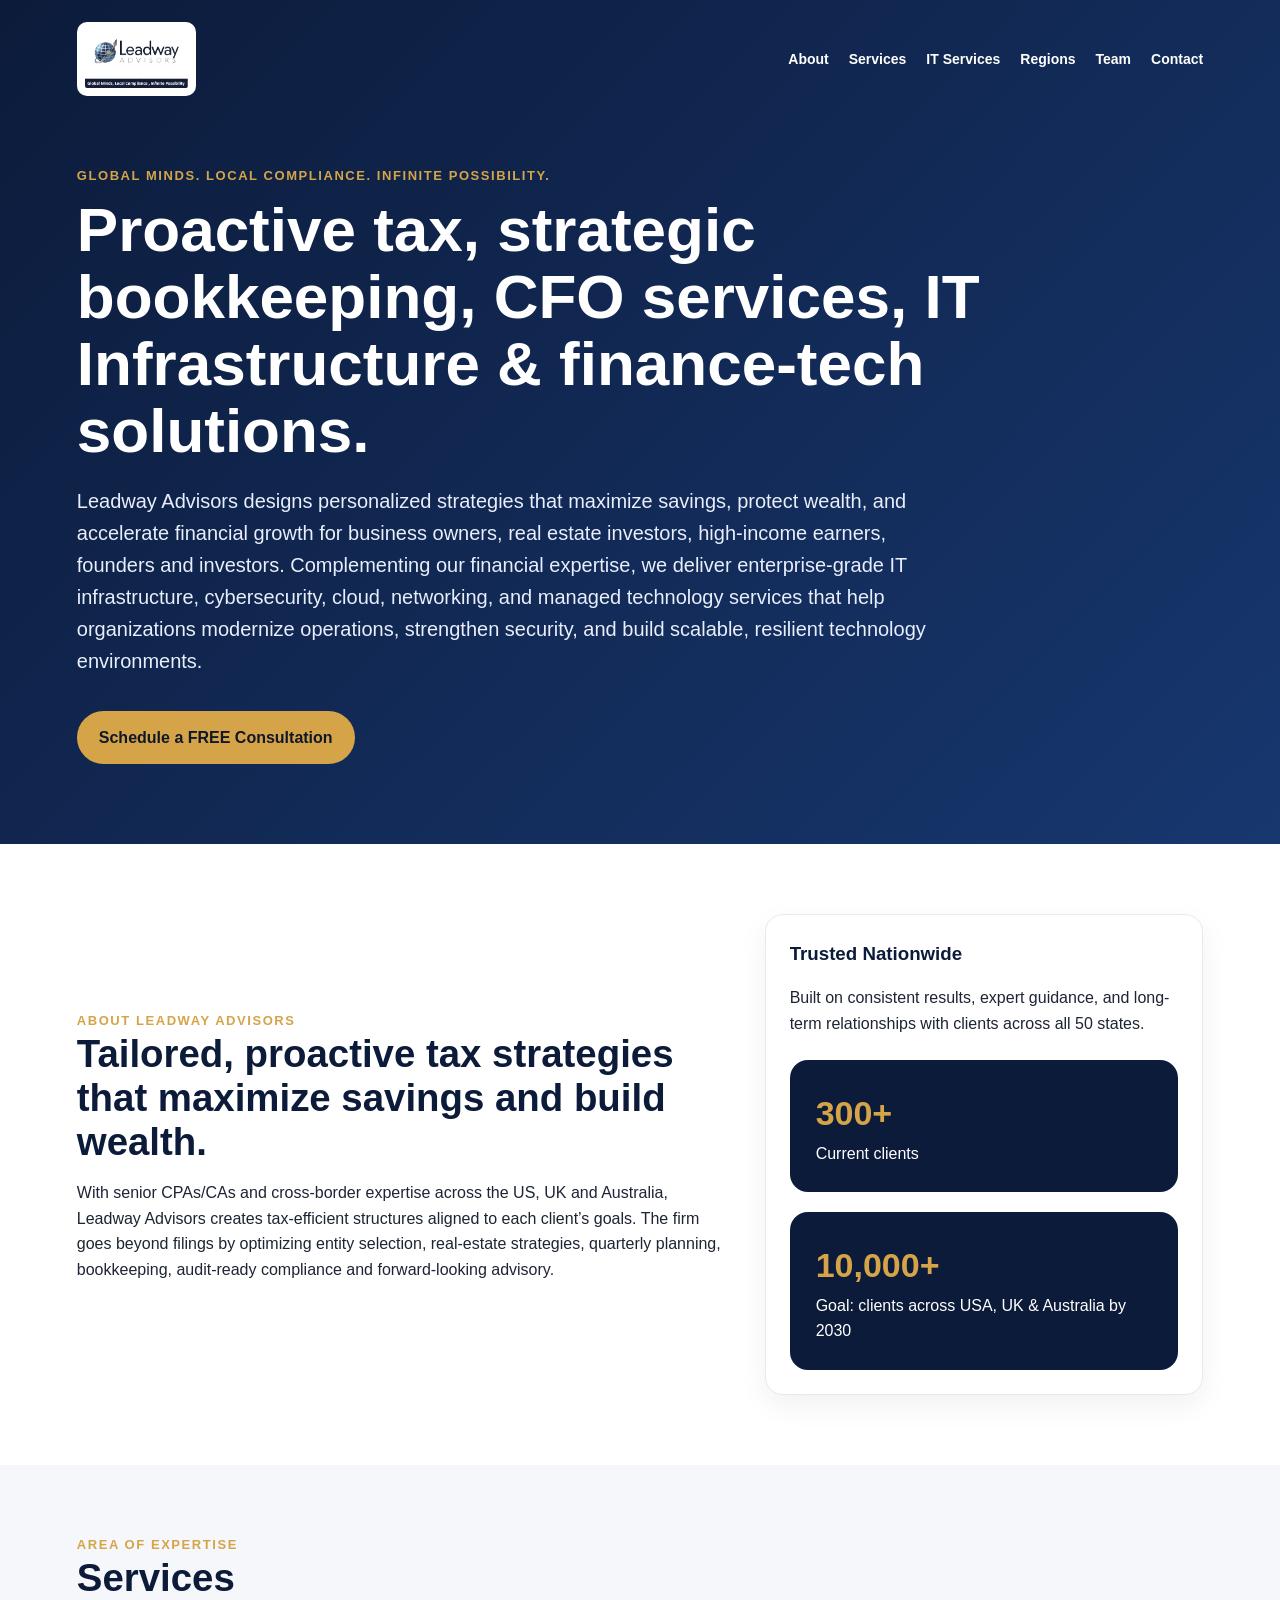
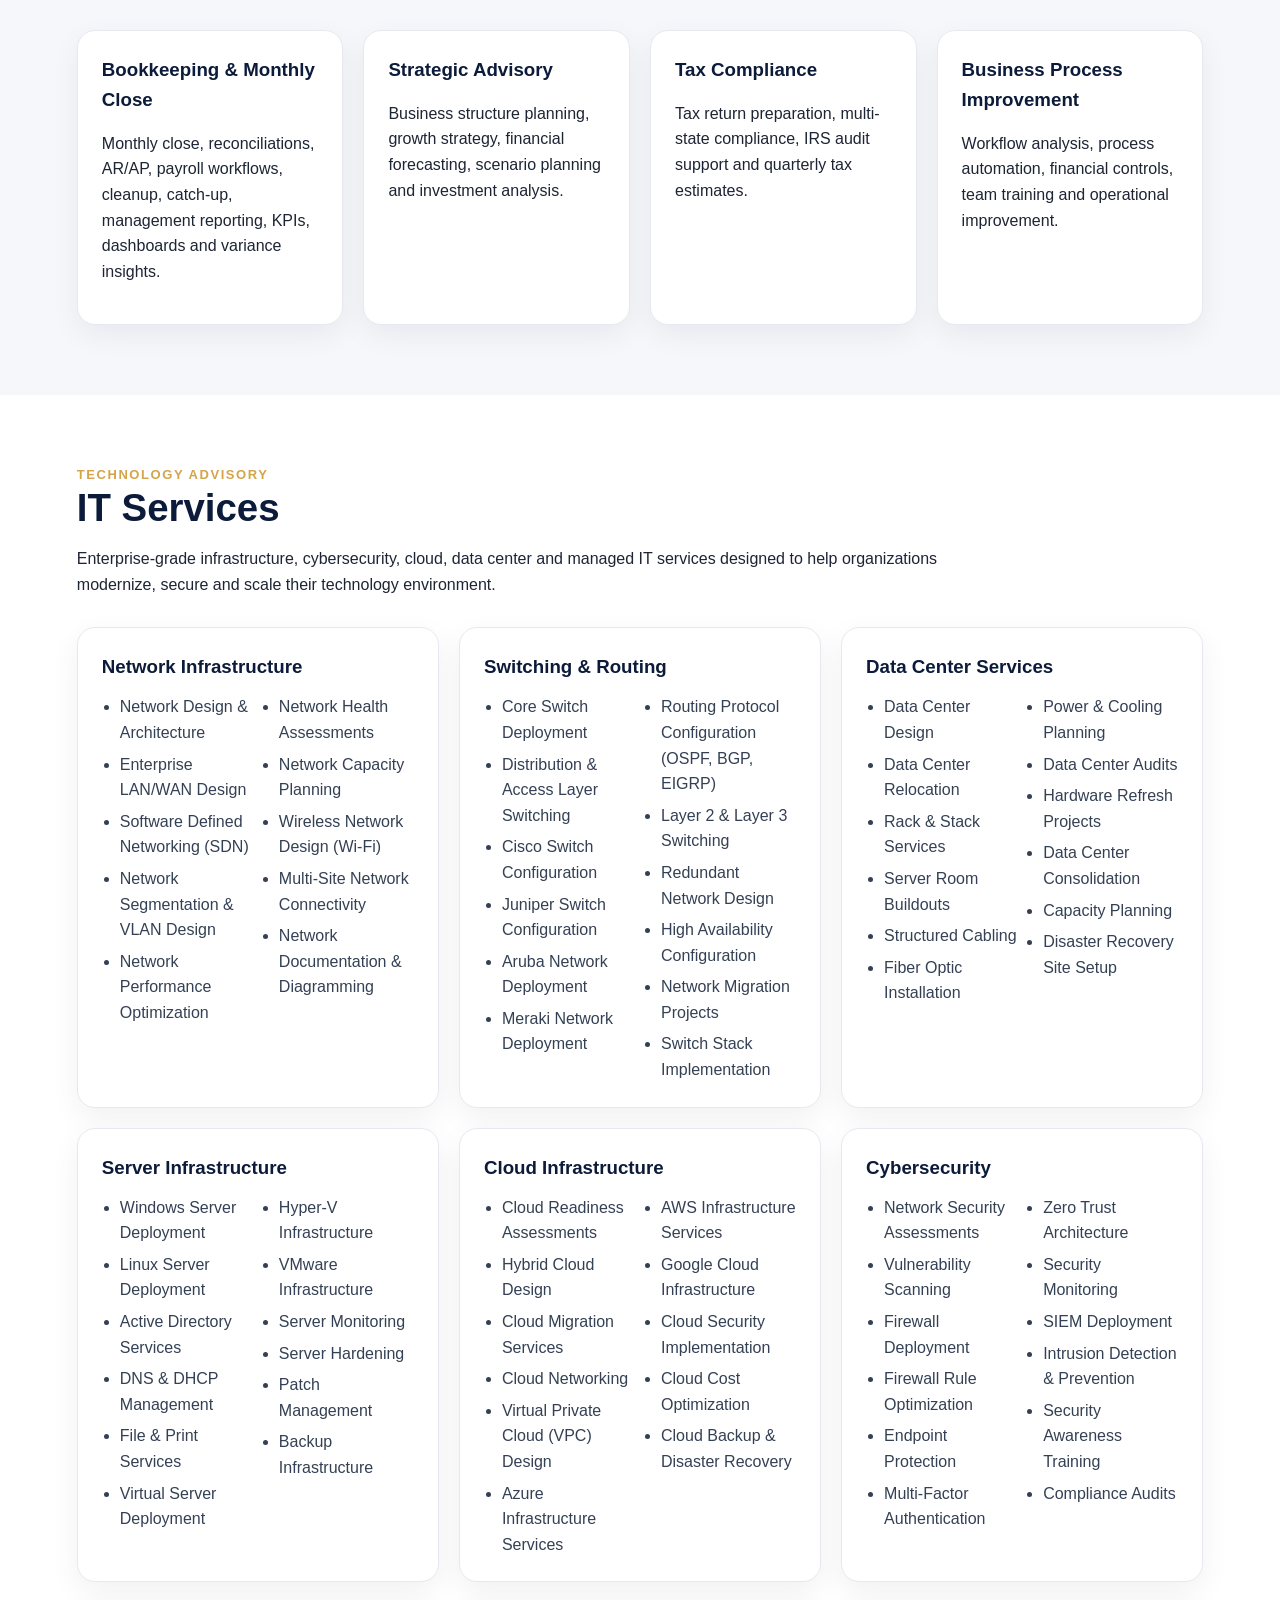
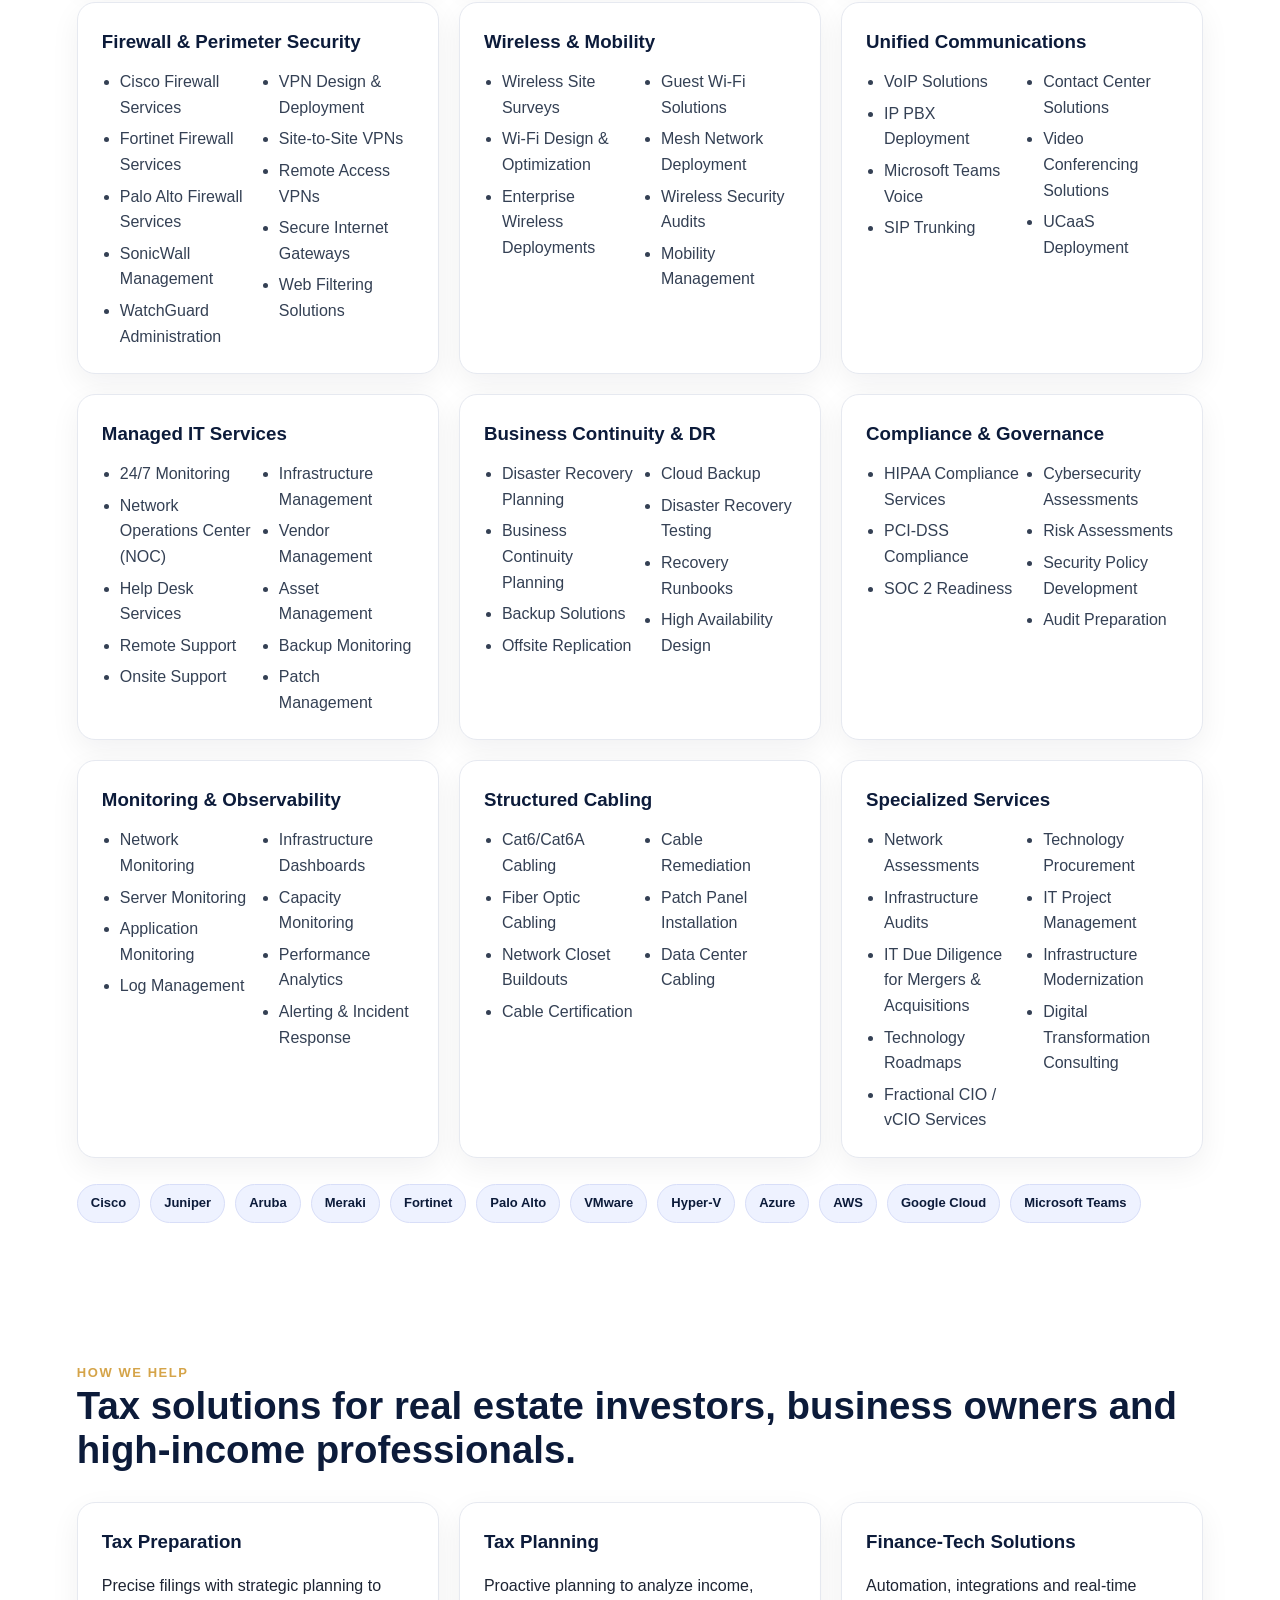
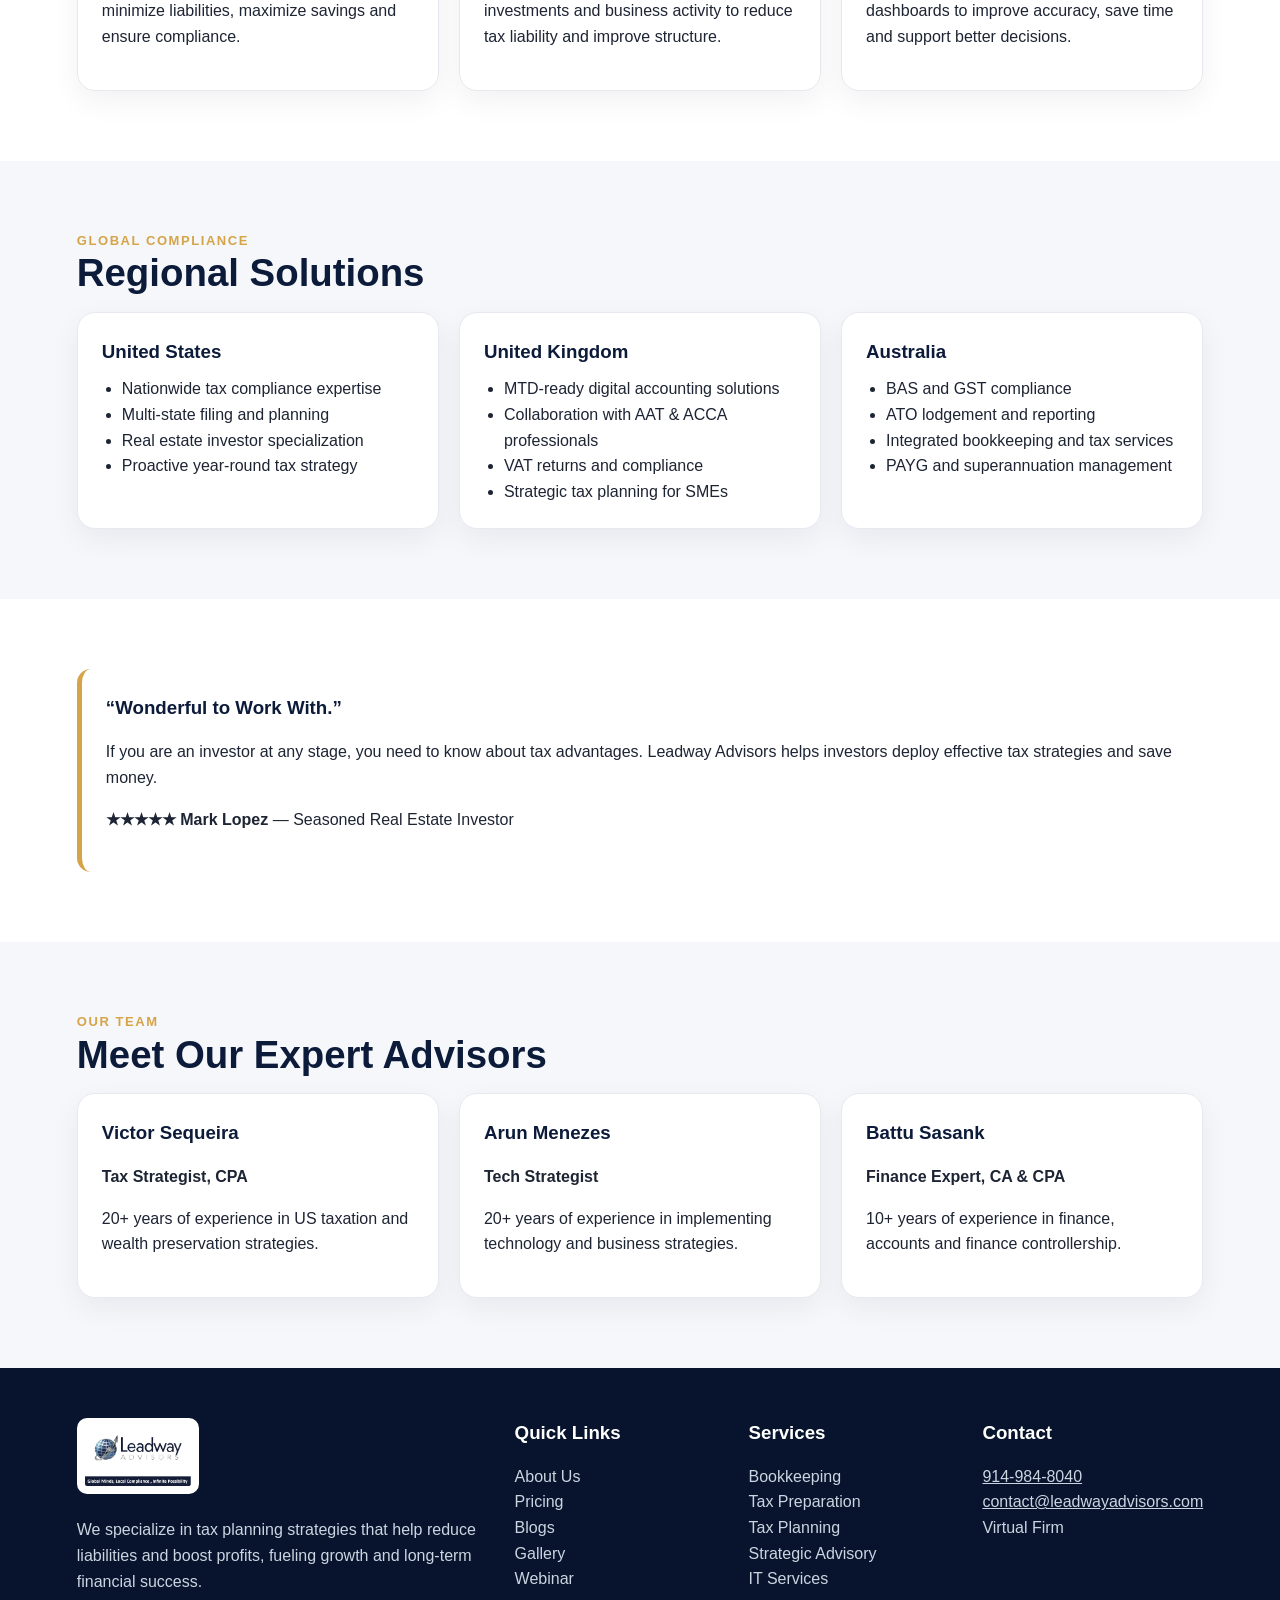
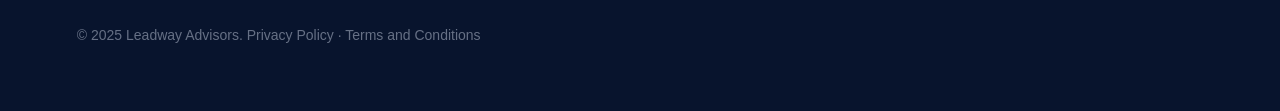
==== index.html @ afb8e98c "Update consultation link in index.html" ====
<!DOCTYPE html>
<html lang="en">
<head>
  <meta charset="UTF-8" />
  <meta name="viewport" content="width=device-width, initial-scale=1.0" />
  <title>Leadway Advisors | Tax, Accounting & Advisory Solutions</title>
  <style>
    :root{--navy:#0c1b3a;--blue:#1b4f9c;--gold:#d5a449;--light:#f5f7fb;--text:#1d2433;--muted:#667085;--white:#fff;}
    *{box-sizing:border-box} body{margin:0;font-family:Arial,Helvetica,sans-serif;color:var(--text);line-height:1.6;background:var(--white)}
    header{background:linear-gradient(135deg,var(--navy),#17376f);color:white;padding:22px 6% 80px;position:relative;overflow:hidden}
    nav{display:flex;align-items:center;justify-content:space-between;gap:24px;margin-bottom:70px} .logo{height:74px;max-width:310px;object-fit:contain;background:white;border-radius:10px;padding:8px}
    nav a{color:white;text-decoration:none;margin-left:20px;font-weight:600;font-size:14px} .hero{max-width:980px}.eyebrow{color:var(--gold);text-transform:uppercase;letter-spacing:.12em;font-weight:700;font-size:13px}
    h1{font-size:clamp(34px,5vw,62px);line-height:1.08;margin:10px 0 20px} h2{font-size:clamp(26px,3vw,40px);line-height:1.15;margin:0 0 16px;color:var(--navy)} h3{margin:0 0 8px;color:var(--navy)}
    .hero p{font-size:20px;max-width:850px;color:#e8eefb}.btn{display:inline-block;background:var(--gold);color:#101828;text-decoration:none;font-weight:800;padding:14px 22px;border-radius:999px;margin-top:14px}
    section{padding:70px 6%}.intro{display:grid;grid-template-columns:1.2fr .8fr;gap:30px;align-items:center}.cardgrid{display:grid;grid-template-columns:repeat(4,1fr);gap:20px;margin-top:30px}.card{background:white;border:1px solid #e6e9f0;border-radius:18px;padding:24px;box-shadow:0 10px 30px rgba(16,24,40,.06)}
    .light{background:var(--light)} ul{padding-left:20px;margin:10px 0 0}.regions{display:grid;grid-template-columns:repeat(3,1fr);gap:20px}.stats{display:grid;grid-template-columns:repeat(3,1fr);gap:20px;margin-top:24px}.stat{background:var(--navy);color:white;border-radius:18px;padding:26px}.stat strong{display:block;font-size:34px;color:var(--gold)}
    .team{display:grid;grid-template-columns:repeat(3,1fr);gap:20px}.testimonial{border-left:5px solid var(--gold);background:white;padding:24px;border-radius:14px}.footer{background:#08142d;color:#cbd5e1;padding:50px 6%}.footer h3{color:white}.footer a{color:#cbd5e1}.cols{display:grid;grid-template-columns:2fr 1fr 1fr 1fr;gap:30px}.small{font-size:14px;color:var(--muted)}

    .service-category{background:white;border:1px solid #e6e9f0;border-radius:18px;padding:24px;box-shadow:0 10px 30px rgba(16,24,40,.06)}
    .service-category h3{margin-bottom:12px}
    .service-list{columns:2;column-gap:24px;padding-left:18px}
    .service-list li{break-inside:avoid;margin-bottom:6px;color:#344054}
    .techbadges{display:flex;flex-wrap:wrap;gap:10px;margin-top:26px}
    .techbadges span{background:#eef2ff;color:var(--navy);border:1px solid #d8def8;border-radius:999px;padding:8px 13px;font-size:13px;font-weight:700}
    @media(max-width:900px){.service-list{columns:1}}
    @media(max-width:900px){nav{display:block}.logo{margin-bottom:18px}nav a{display:inline-block;margin:8px 14px 0 0}.intro,.cardgrid,.regions,.stats,.team,.cols{grid-template-columns:1fr}header{padding-bottom:55px}}
  </style>
</head>
<body>
  <header id="home">
    <nav>
      <img class="logo" src="leadway-logo.png" alt="Leadway Advisors logo">
      <div><a href="#about">About</a><a href="#services">Services</a><a href="#it-services">IT Services</a><a href="#regions">Regions</a><a href="#team">Team</a><a href="#contact">Contact</a></div>
    </nav>
    <div class="hero">
      <div class="eyebrow">Global Minds. Local Compliance. Infinite Possibility.</div>
      <h1>Proactive tax, strategic bookkeeping, CFO services, IT Infrastructure & finance-tech solutions.</h1>
      <p>Leadway Advisors designs personalized strategies that maximize savings, protect wealth, and accelerate financial growth for business owners, real estate investors, high-income earners, founders and investors. Complementing our financial expertise, we deliver enterprise-grade IT infrastructure, cybersecurity, cloud, networking, and managed technology services that help organizations modernize operations, strengthen security, and build scalable, resilient technology environments.</p>
      <a class="btn" href="https://calendly.com/contact-leadwayadvisors" target="_blank" rel="noopener">Schedule a FREE Consultation</a>
    </div>
  </header>

  <section id="about" class="intro">
    <div>
      <div class="eyebrow">About Leadway Advisors</div>
      <h2>Tailored, proactive tax strategies that maximize savings and build wealth.</h2>
      <p>With senior CPAs/CAs and cross-border expertise across the US, UK and Australia, Leadway Advisors creates tax-efficient structures aligned to each client’s goals. The firm goes beyond filings by optimizing entity selection, real-estate strategies, quarterly planning, bookkeeping, audit-ready compliance and forward-looking advisory.</p>
    </div>
    <div class="card"><h3>Trusted Nationwide</h3><p>Built on consistent results, expert guidance, and long-term relationships with clients across all 50 states.</p><div class="stats" style="grid-template-columns:1fr"><div class="stat"><strong>300+</strong>Current clients</div><div class="stat"><strong>10,000+</strong>Goal: clients across USA, UK & Australia by 2030</div></div></div>
  </section>

  <section id="services" class="light">
    <div class="eyebrow">Area of Expertise</div><h2>Services</h2>
    <div class="cardgrid">
      <div class="card"><h3>Bookkeeping & Monthly Close</h3><p>Monthly close, reconciliations, AR/AP, payroll workflows, cleanup, catch-up, management reporting, KPIs, dashboards and variance insights.</p></div>
      <div class="card"><h3>Strategic Advisory</h3><p>Business structure planning, growth strategy, financial forecasting, scenario planning and investment analysis.</p></div>
      <div class="card"><h3>Tax Compliance</h3><p>Tax return preparation, multi-state compliance, IRS audit support and quarterly tax estimates.</p></div>
      <div class="card"><h3>Business Process Improvement</h3><p>Workflow analysis, process automation, financial controls, team training and operational improvement.</p></div>
    </div>
  </section>


  <section id="it-services">
    <div class="eyebrow">Technology Advisory</div>
    <h2>IT Services</h2>
    <p style="max-width:900px">Enterprise-grade infrastructure, cybersecurity, cloud, data center and managed IT services designed to help organizations modernize, secure and scale their technology environment.</p>

    <div class="cardgrid" style="grid-template-columns:repeat(3,1fr)">
      <div class="service-category"><h3>Network Infrastructure</h3><ul class="service-list"><li>Network Design & Architecture</li><li>Enterprise LAN/WAN Design</li><li>Software Defined Networking (SDN)</li><li>Network Segmentation & VLAN Design</li><li>Network Performance Optimization</li><li>Network Health Assessments</li><li>Network Capacity Planning</li><li>Wireless Network Design (Wi-Fi)</li><li>Multi-Site Network Connectivity</li><li>Network Documentation & Diagramming</li></ul></div>
      <div class="service-category"><h3>Switching & Routing</h3><ul class="service-list"><li>Core Switch Deployment</li><li>Distribution & Access Layer Switching</li><li>Cisco Switch Configuration</li><li>Juniper Switch Configuration</li><li>Aruba Network Deployment</li><li>Meraki Network Deployment</li><li>Routing Protocol Configuration (OSPF, BGP, EIGRP)</li><li>Layer 2 & Layer 3 Switching</li><li>Redundant Network Design</li><li>High Availability Configuration</li><li>Network Migration Projects</li><li>Switch Stack Implementation</li></ul></div>
      <div class="service-category"><h3>Data Center Services</h3><ul class="service-list"><li>Data Center Design</li><li>Data Center Relocation</li><li>Rack & Stack Services</li><li>Server Room Buildouts</li><li>Structured Cabling</li><li>Fiber Optic Installation</li><li>Power & Cooling Planning</li><li>Data Center Audits</li><li>Hardware Refresh Projects</li><li>Data Center Consolidation</li><li>Capacity Planning</li><li>Disaster Recovery Site Setup</li></ul></div>
      <div class="service-category"><h3>Server Infrastructure</h3><ul class="service-list"><li>Windows Server Deployment</li><li>Linux Server Deployment</li><li>Active Directory Services</li><li>DNS & DHCP Management</li><li>File & Print Services</li><li>Virtual Server Deployment</li><li>Hyper-V Infrastructure</li><li>VMware Infrastructure</li><li>Server Monitoring</li><li>Server Hardening</li><li>Patch Management</li><li>Backup Infrastructure</li></ul></div>
      <div class="service-category"><h3>Cloud Infrastructure</h3><ul class="service-list"><li>Cloud Readiness Assessments</li><li>Hybrid Cloud Design</li><li>Cloud Migration Services</li><li>Cloud Networking</li><li>Virtual Private Cloud (VPC) Design</li><li>Azure Infrastructure Services</li><li>AWS Infrastructure Services</li><li>Google Cloud Infrastructure</li><li>Cloud Security Implementation</li><li>Cloud Cost Optimization</li><li>Cloud Backup & Disaster Recovery</li></ul></div>
      <div class="service-category"><h3>Cybersecurity</h3><ul class="service-list"><li>Network Security Assessments</li><li>Vulnerability Scanning</li><li>Firewall Deployment</li><li>Firewall Rule Optimization</li><li>Endpoint Protection</li><li>Multi-Factor Authentication</li><li>Zero Trust Architecture</li><li>Security Monitoring</li><li>SIEM Deployment</li><li>Intrusion Detection & Prevention</li><li>Security Awareness Training</li><li>Compliance Audits</li></ul></div>
      <div class="service-category"><h3>Firewall & Perimeter Security</h3><ul class="service-list"><li>Cisco Firewall Services</li><li>Fortinet Firewall Services</li><li>Palo Alto Firewall Services</li><li>SonicWall Management</li><li>WatchGuard Administration</li><li>VPN Design & Deployment</li><li>Site-to-Site VPNs</li><li>Remote Access VPNs</li><li>Secure Internet Gateways</li><li>Web Filtering Solutions</li></ul></div>
      <div class="service-category"><h3>Wireless & Mobility</h3><ul class="service-list"><li>Wireless Site Surveys</li><li>Wi-Fi Design & Optimization</li><li>Enterprise Wireless Deployments</li><li>Guest Wi-Fi Solutions</li><li>Mesh Network Deployment</li><li>Wireless Security Audits</li><li>Mobility Management</li></ul></div>
      <div class="service-category"><h3>Unified Communications</h3><ul class="service-list"><li>VoIP Solutions</li><li>IP PBX Deployment</li><li>Microsoft Teams Voice</li><li>SIP Trunking</li><li>Contact Center Solutions</li><li>Video Conferencing Solutions</li><li>UCaaS Deployment</li></ul></div>
      <div class="service-category"><h3>Managed IT Services</h3><ul class="service-list"><li>24/7 Monitoring</li><li>Network Operations Center (NOC)</li><li>Help Desk Services</li><li>Remote Support</li><li>Onsite Support</li><li>Infrastructure Management</li><li>Vendor Management</li><li>Asset Management</li><li>Backup Monitoring</li><li>Patch Management</li></ul></div>
      <div class="service-category"><h3>Business Continuity & DR</h3><ul class="service-list"><li>Disaster Recovery Planning</li><li>Business Continuity Planning</li><li>Backup Solutions</li><li>Offsite Replication</li><li>Cloud Backup</li><li>Disaster Recovery Testing</li><li>Recovery Runbooks</li><li>High Availability Design</li></ul></div>
      <div class="service-category"><h3>Compliance & Governance</h3><ul class="service-list"><li>HIPAA Compliance Services</li><li>PCI-DSS Compliance</li><li>SOC 2 Readiness</li><li>Cybersecurity Assessments</li><li>Risk Assessments</li><li>Security Policy Development</li><li>Audit Preparation</li></ul></div>
      <div class="service-category"><h3>Monitoring & Observability</h3><ul class="service-list"><li>Network Monitoring</li><li>Server Monitoring</li><li>Application Monitoring</li><li>Log Management</li><li>Infrastructure Dashboards</li><li>Capacity Monitoring</li><li>Performance Analytics</li><li>Alerting & Incident Response</li></ul></div>
      <div class="service-category"><h3>Structured Cabling</h3><ul class="service-list"><li>Cat6/Cat6A Cabling</li><li>Fiber Optic Cabling</li><li>Network Closet Buildouts</li><li>Cable Certification</li><li>Cable Remediation</li><li>Patch Panel Installation</li><li>Data Center Cabling</li></ul></div>
      <div class="service-category"><h3>Specialized Services</h3><ul class="service-list"><li>Network Assessments</li><li>Infrastructure Audits</li><li>IT Due Diligence for Mergers & Acquisitions</li><li>Technology Roadmaps</li><li>Fractional CIO / vCIO Services</li><li>Technology Procurement</li><li>IT Project Management</li><li>Infrastructure Modernization</li><li>Digital Transformation Consulting</li></ul></div>
    </div>

    <div class="techbadges">
      <span>Cisco</span><span>Juniper</span><span>Aruba</span><span>Meraki</span><span>Fortinet</span><span>Palo Alto</span><span>VMware</span><span>Hyper-V</span><span>Azure</span><span>AWS</span><span>Google Cloud</span><span>Microsoft Teams</span>
    </div>
  </section>


  <section>
    <div class="eyebrow">How We Help</div><h2>Tax solutions for real estate investors, business owners and high-income professionals.</h2>
    <div class="cardgrid" style="grid-template-columns:repeat(3,1fr)">
      <div class="card"><h3>Tax Preparation</h3><p>Precise filings with strategic planning to minimize liabilities, maximize savings and ensure compliance.</p></div>
      <div class="card"><h3>Tax Planning</h3><p>Proactive planning to analyze income, investments and business activity to reduce tax liability and improve structure.</p></div>
      <div class="card"><h3>Finance-Tech Solutions</h3><p>Automation, integrations and real-time dashboards to improve accuracy, save time and support better decisions.</p></div>
    </div>
  </section>

  <section id="regions" class="light">
    <div class="eyebrow">Global Compliance</div><h2>Regional Solutions</h2>
    <div class="regions">
      <div class="card"><h3>United States</h3><ul><li>Nationwide tax compliance expertise</li><li>Multi-state filing and planning</li><li>Real estate investor specialization</li><li>Proactive year-round tax strategy</li></ul></div>
      <div class="card"><h3>United Kingdom</h3><ul><li>MTD-ready digital accounting solutions</li><li>Collaboration with AAT & ACCA professionals</li><li>VAT returns and compliance</li><li>Strategic tax planning for SMEs</li></ul></div>
      <div class="card"><h3>Australia</h3><ul><li>BAS and GST compliance</li><li>ATO lodgement and reporting</li><li>Integrated bookkeeping and tax services</li><li>PAYG and superannuation management</li></ul></div>
    </div>
  </section>

  <section>
    <div class="testimonial"><h3>“Wonderful to Work With.”</h3><p>If you are an investor at any stage, you need to know about tax advantages. Leadway Advisors helps investors deploy effective tax strategies and save money.</p><p><strong>★★★★★ Mark Lopez</strong> — Seasoned Real Estate Investor</p></div>
  </section>

  <section id="team" class="light">
    <div class="eyebrow">Our Team</div><h2>Meet Our Expert Advisors</h2>
    <div class="team">
      <div class="card"><h3>Victor Sequeira</h3><p><strong>Tax Strategist, CPA</strong></p><p>20+ years of experience in US taxation and wealth preservation strategies.</p></div>
      <div class="card"><h3>Arun Menezes</h3><p><strong>Tech Strategist</strong></p><p>20+ years of experience in implementing technology and business strategies.</p></div>
      <div class="card"><h3>Battu Sasank</h3><p><strong>Finance Expert, CA & CPA</strong></p><p>10+ years of experience in finance, accounts and finance controllership.</p></div>
    </div>
  </section>

  <footer id="contact" class="footer">
    <div class="cols">
      <div><img src="leadway-logo.png" alt="Leadway Advisors logo" style="height:76px;background:white;border-radius:10px;padding:8px"><p>We specialize in tax planning strategies that help reduce liabilities and boost profits, fueling growth and long-term financial success.</p></div>
      <div><h3>Quick Links</h3><p>About Us<br>Pricing<br>Blogs<br>Gallery<br>Webinar</p></div>
      <div><h3>Services</h3><p>Bookkeeping<br>Tax Preparation<br>Tax Planning<br>Strategic Advisory<br>IT Services</p></div>
      <div><h3>Contact</h3><p><a href="tel:9149848040">914-984-8040</a><br><a href="mailto:contact@leadwayadvisors.com">contact@leadwayadvisors.com</a><br>Virtual Firm</p></div>
    </div>
    <p class="small">© 2025 Leadway Advisors. Privacy Policy · Terms and Conditions</p>
  </footer>
</body>
</html>
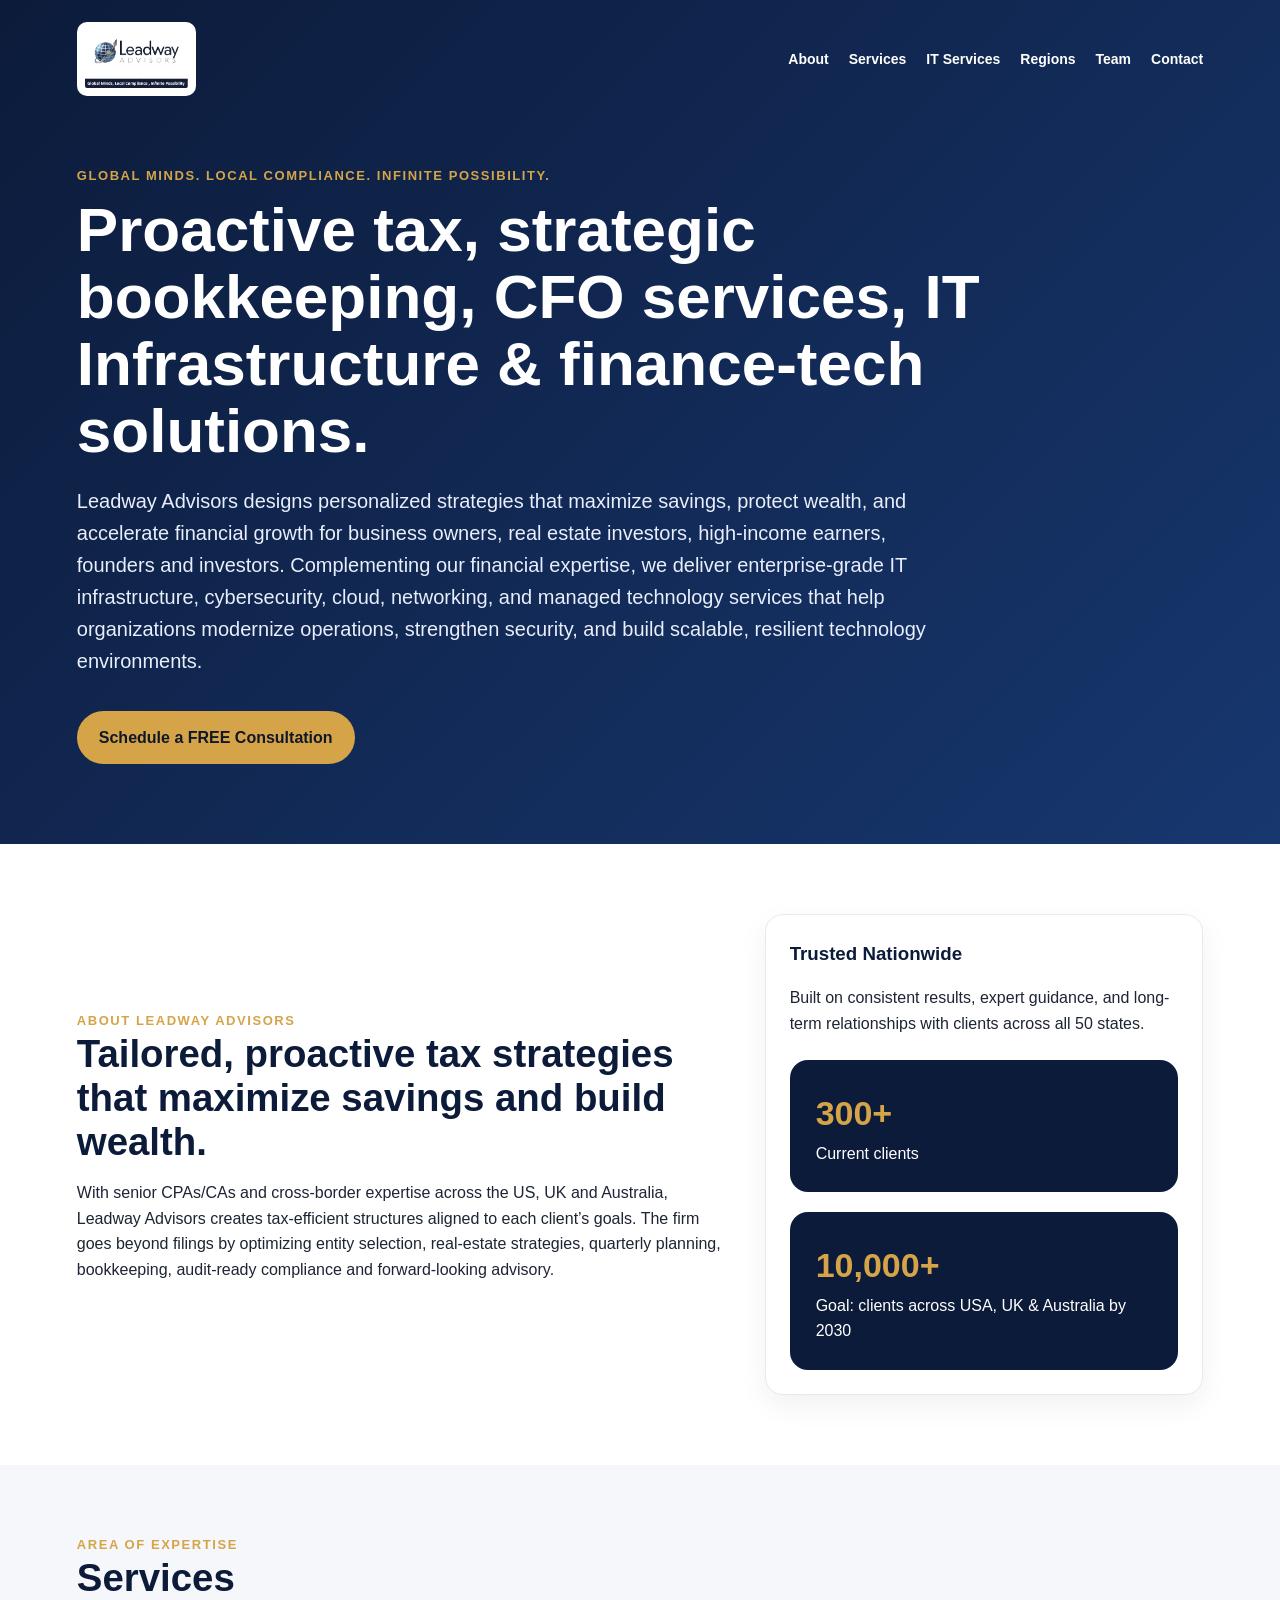
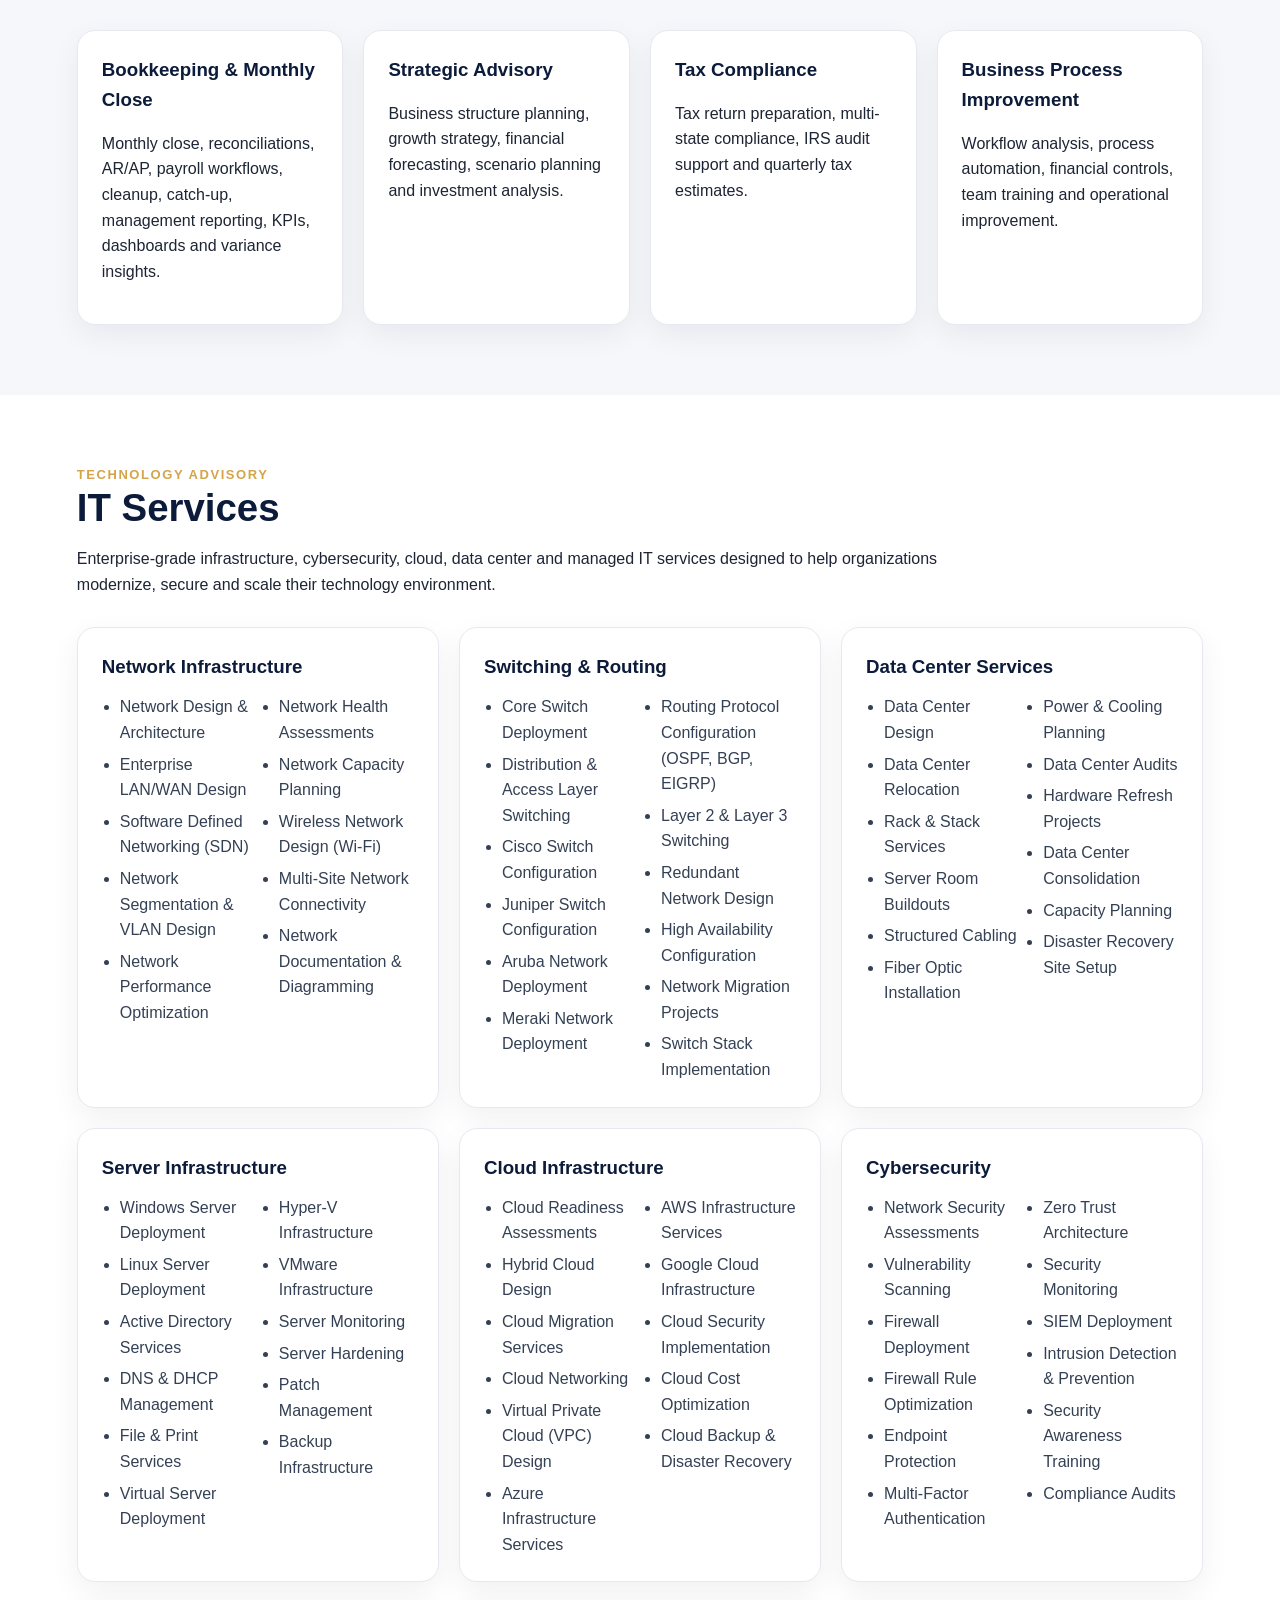
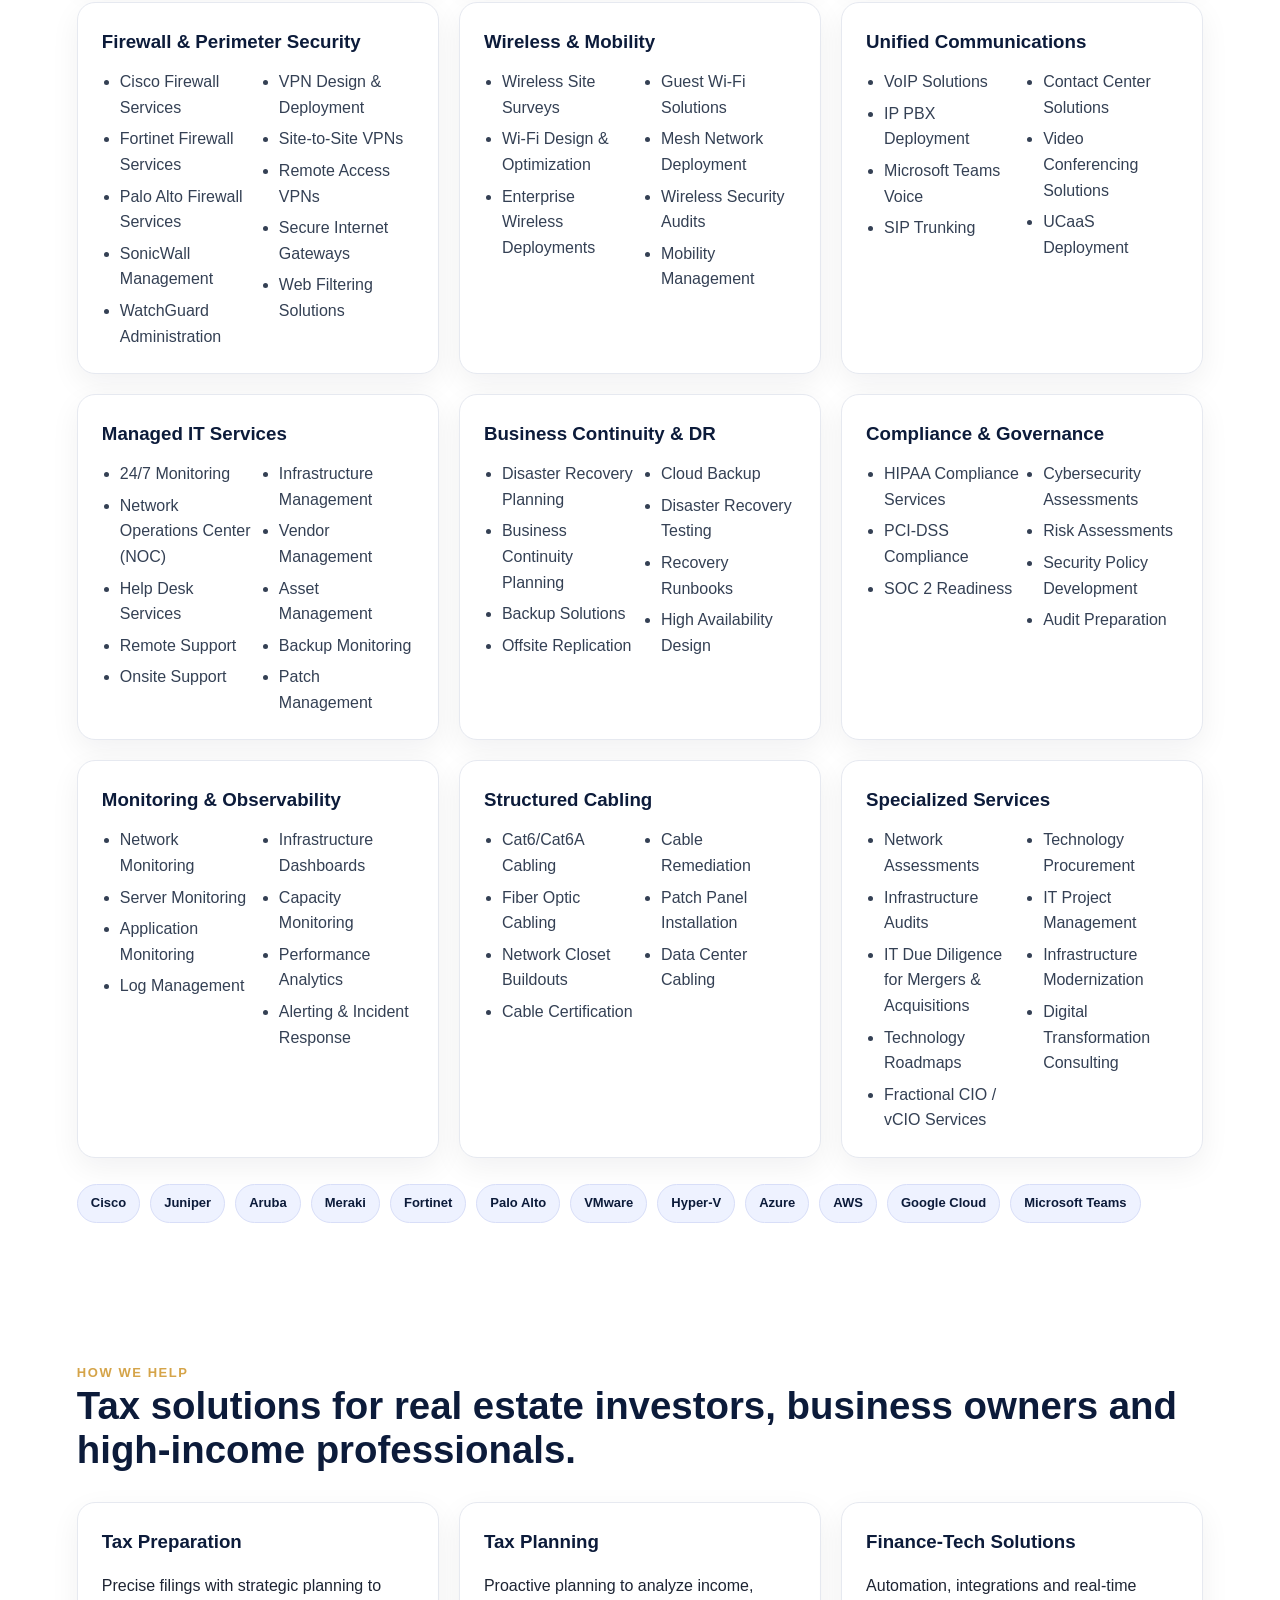
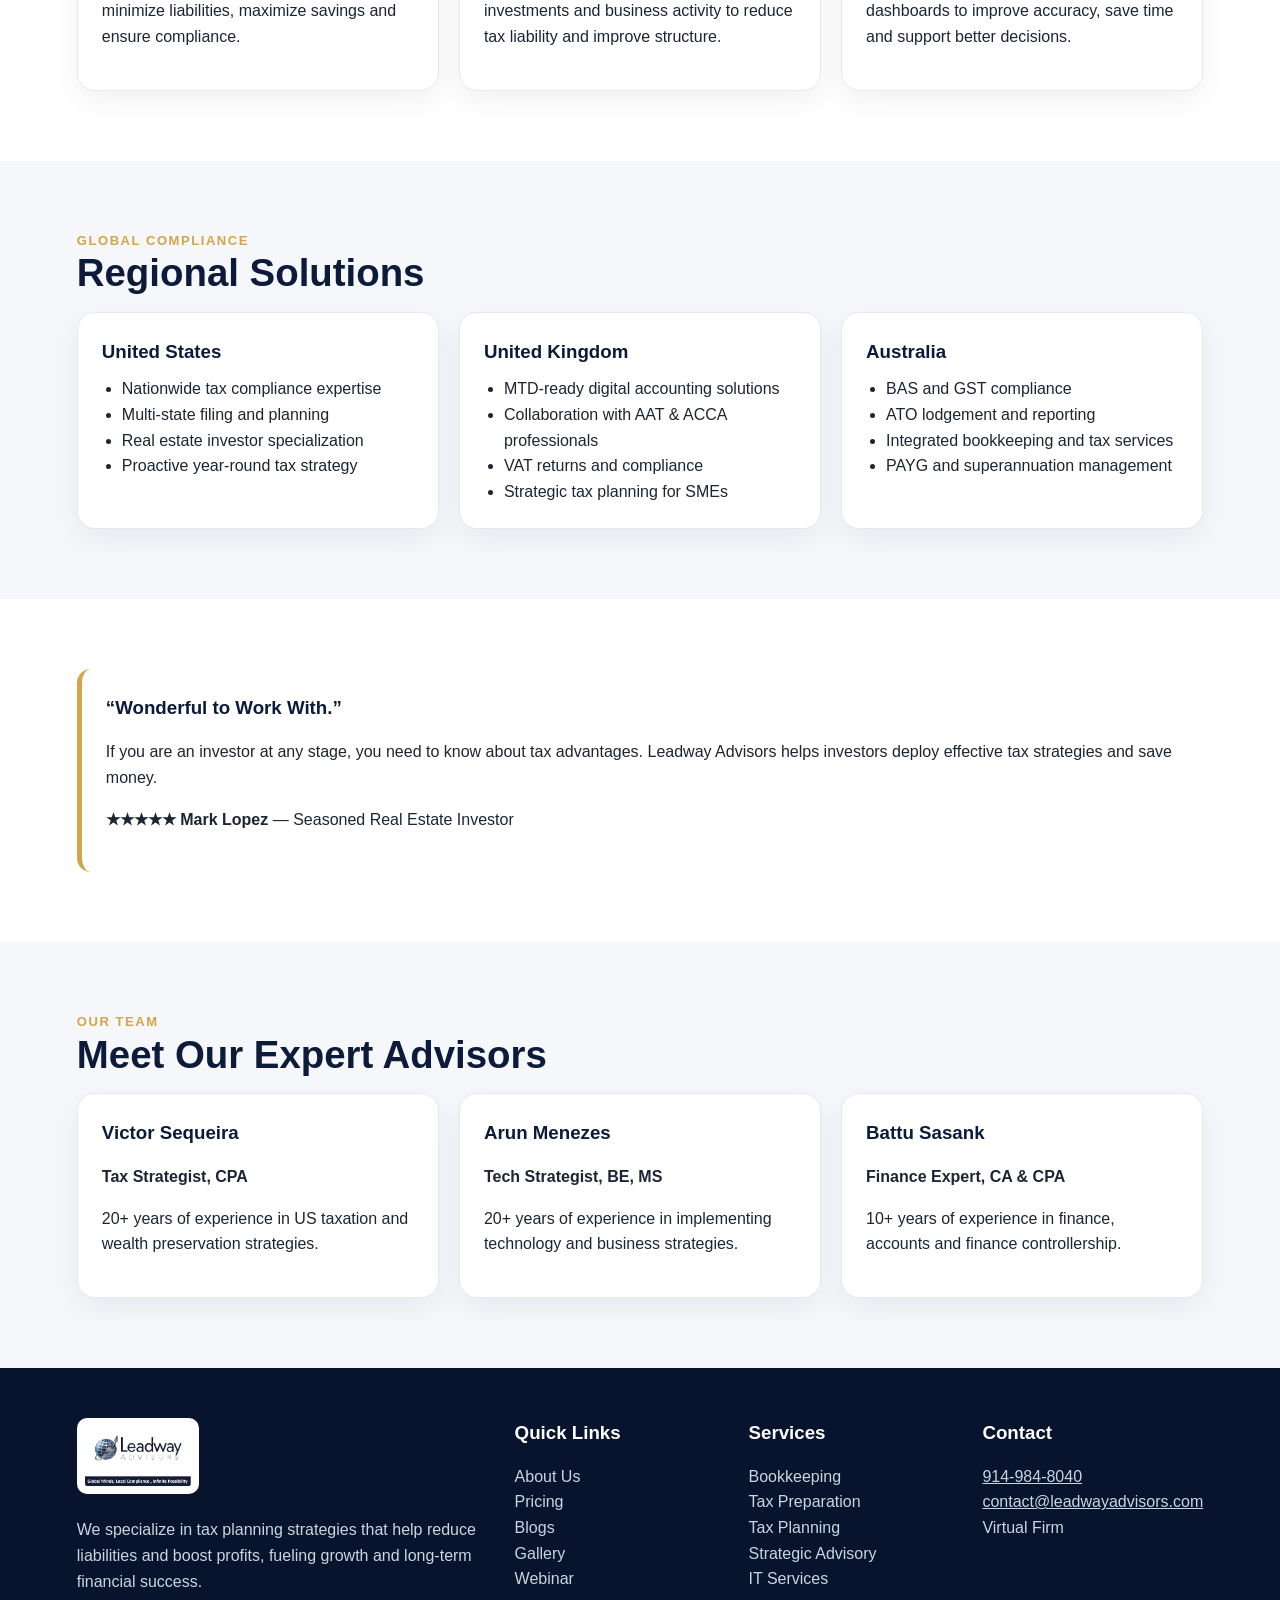
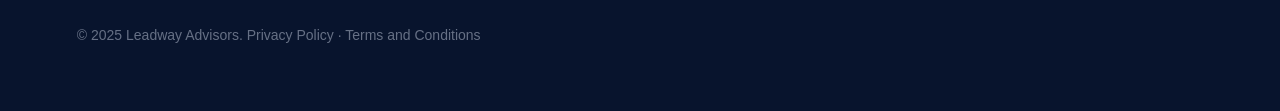
==== commit 3a809c48: "Enhance Arun Menezes's card with additional credentials Updated Arun Menezes's qualifications to inc" ====
--- a/index.html
+++ b/index.html
@@ -115,7 +115,7 @@
     <div class="eyebrow">Our Team</div><h2>Meet Our Expert Advisors</h2>
     <div class="team">
       <div class="card"><h3>Victor Sequeira</h3><p><strong>Tax Strategist, CPA</strong></p><p>20+ years of experience in US taxation and wealth preservation strategies.</p></div>
-      <div class="card"><h3>Arun Menezes</h3><p><strong>Tech Strategist</strong></p><p>20+ years of experience in implementing technology and business strategies.</p></div>
+      <div class="card"><h3>Arun Menezes</h3><p><strong>Tech Strategist, BE, MS</strong></p><p>20+ years of experience in implementing technology and business strategies.</p></div>
       <div class="card"><h3>Battu Sasank</h3><p><strong>Finance Expert, CA & CPA</strong></p><p>10+ years of experience in finance, accounts and finance controllership.</p></div>
     </div>
   </section>
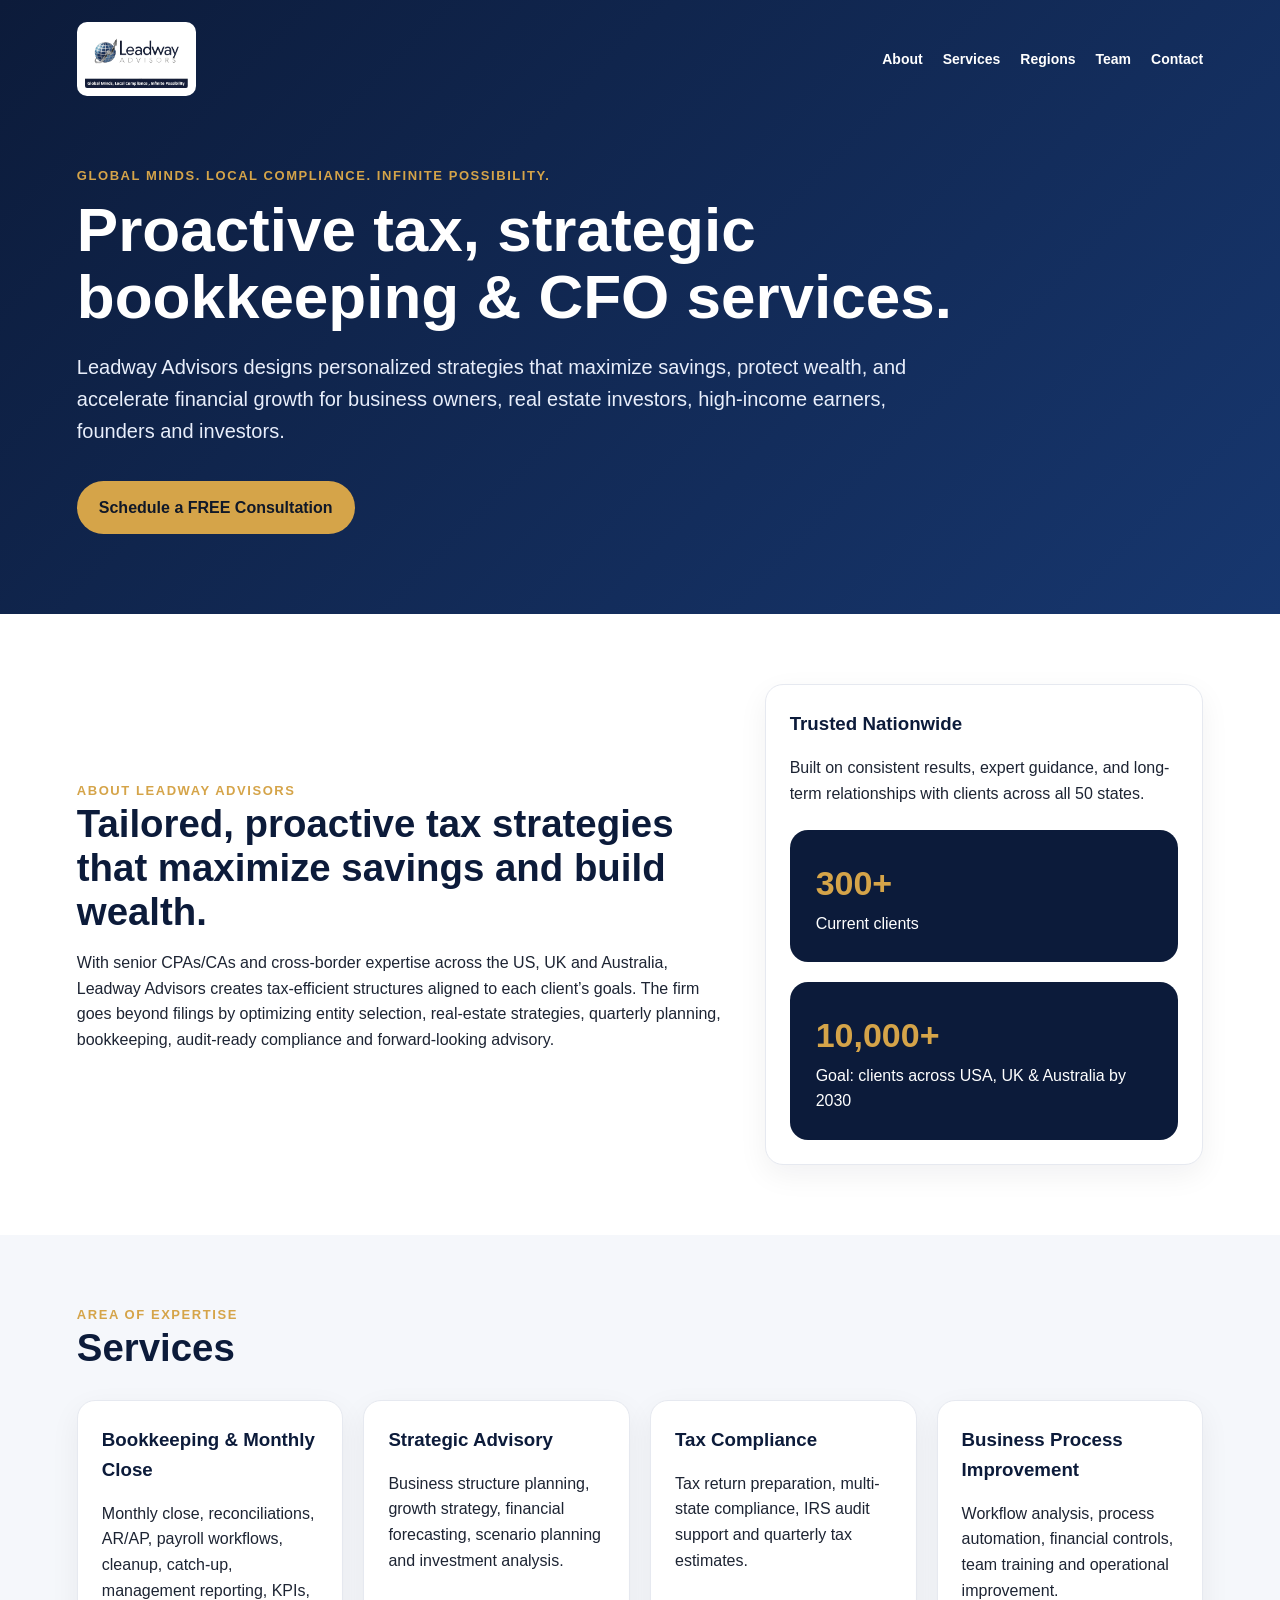
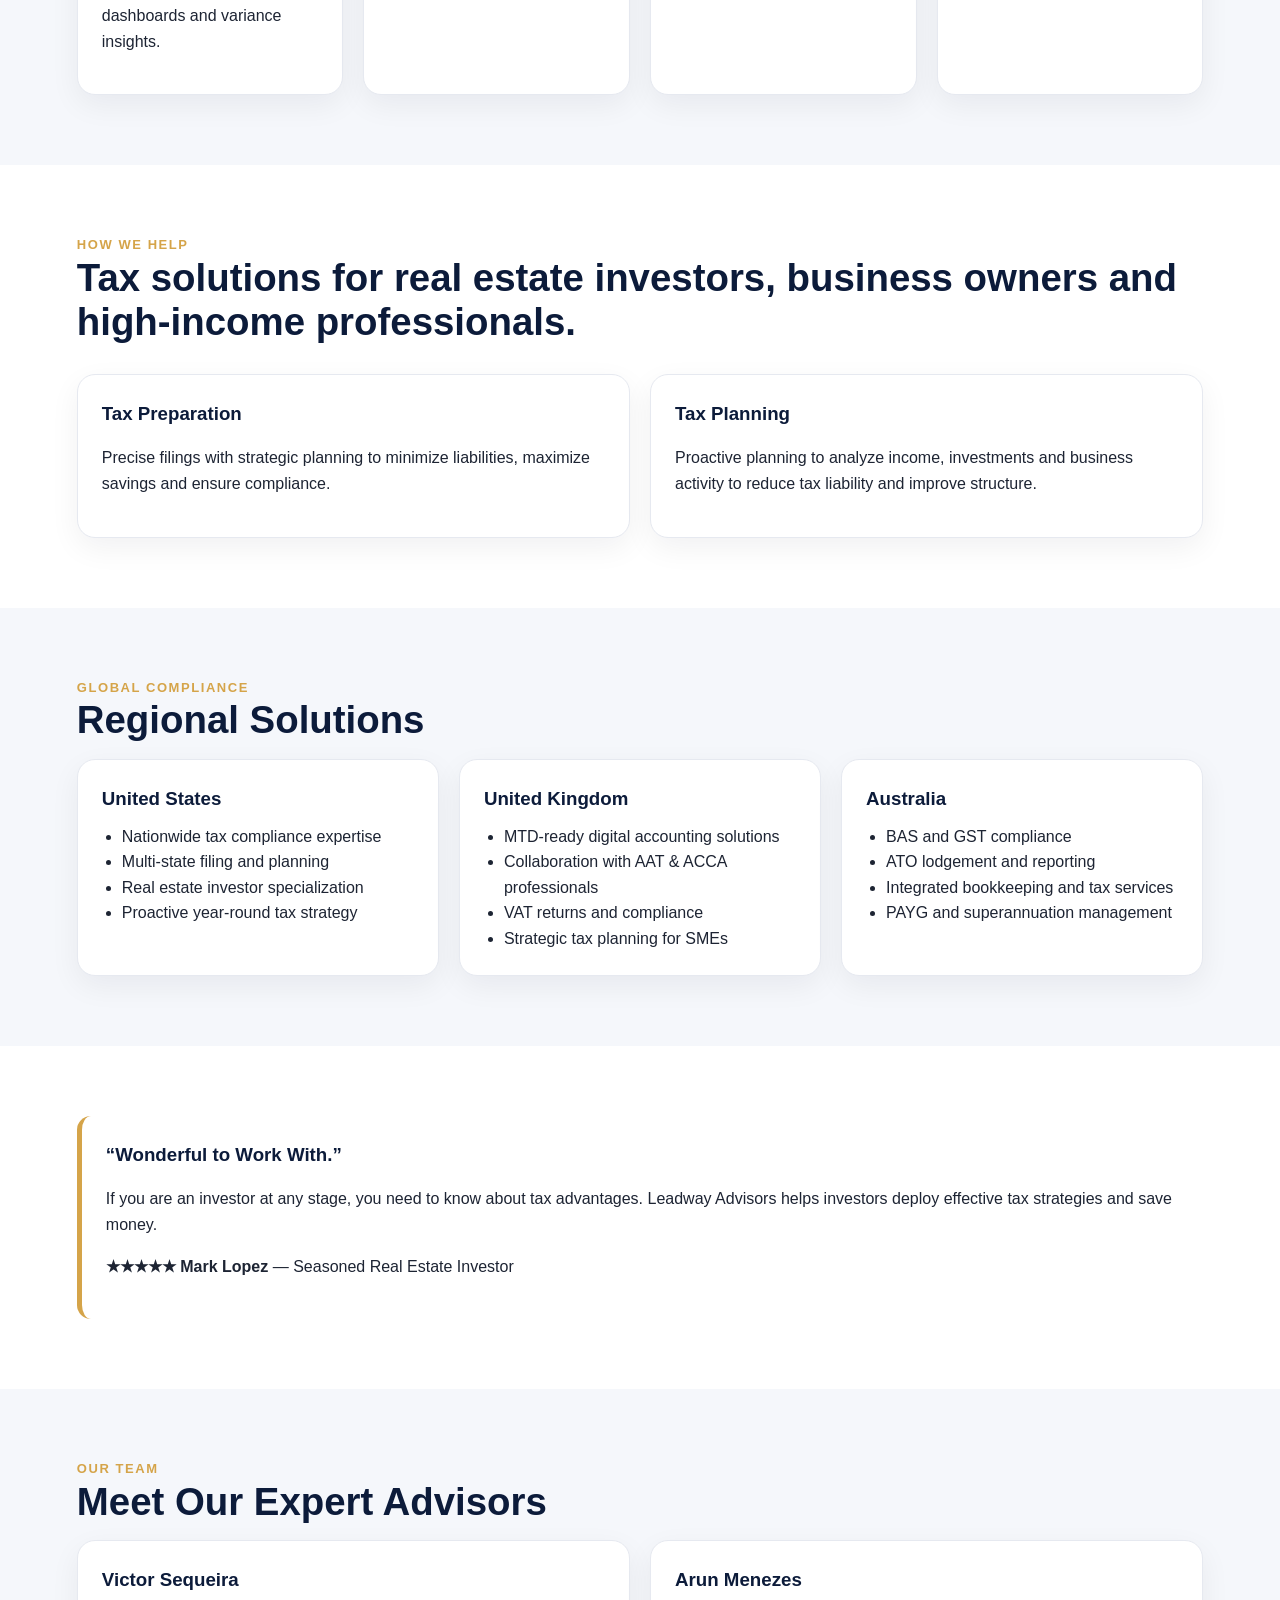
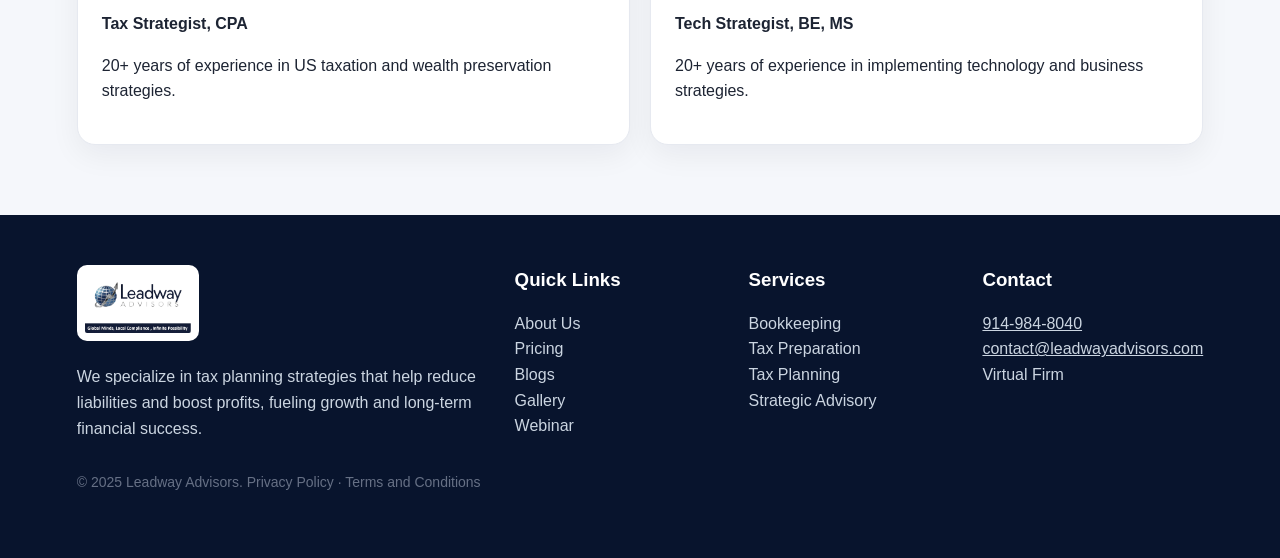
==== commit 9583d815: "Remove IT services content and Battu Sasank from team Drop the IT Services nav link, section and foo" ====
--- a/index.html
+++ b/index.html
@@ -15,14 +15,6 @@
     section{padding:70px 6%}.intro{display:grid;grid-template-columns:1.2fr .8fr;gap:30px;align-items:center}.cardgrid{display:grid;grid-template-columns:repeat(4,1fr);gap:20px;margin-top:30px}.card{background:white;border:1px solid #e6e9f0;border-radius:18px;padding:24px;box-shadow:0 10px 30px rgba(16,24,40,.06)}
     .light{background:var(--light)} ul{padding-left:20px;margin:10px 0 0}.regions{display:grid;grid-template-columns:repeat(3,1fr);gap:20px}.stats{display:grid;grid-template-columns:repeat(3,1fr);gap:20px;margin-top:24px}.stat{background:var(--navy);color:white;border-radius:18px;padding:26px}.stat strong{display:block;font-size:34px;color:var(--gold)}
     .team{display:grid;grid-template-columns:repeat(3,1fr);gap:20px}.testimonial{border-left:5px solid var(--gold);background:white;padding:24px;border-radius:14px}.footer{background:#08142d;color:#cbd5e1;padding:50px 6%}.footer h3{color:white}.footer a{color:#cbd5e1}.cols{display:grid;grid-template-columns:2fr 1fr 1fr 1fr;gap:30px}.small{font-size:14px;color:var(--muted)}
-
-    .service-category{background:white;border:1px solid #e6e9f0;border-radius:18px;padding:24px;box-shadow:0 10px 30px rgba(16,24,40,.06)}
-    .service-category h3{margin-bottom:12px}
-    .service-list{columns:2;column-gap:24px;padding-left:18px}
-    .service-list li{break-inside:avoid;margin-bottom:6px;color:#344054}
-    .techbadges{display:flex;flex-wrap:wrap;gap:10px;margin-top:26px}
-    .techbadges span{background:#eef2ff;color:var(--navy);border:1px solid #d8def8;border-radius:999px;padding:8px 13px;font-size:13px;font-weight:700}
-    @media(max-width:900px){.service-list{columns:1}}
     @media(max-width:900px){nav{display:block}.logo{margin-bottom:18px}nav a{display:inline-block;margin:8px 14px 0 0}.intro,.cardgrid,.regions,.stats,.team,.cols{grid-template-columns:1fr}header{padding-bottom:55px}}
   </style>
 </head>
@@ -30,12 +22,12 @@
   <header id="home">
     <nav>
       <img class="logo" src="leadway-logo.png" alt="Leadway Advisors logo">
-      <div><a href="#about">About</a><a href="#services">Services</a><a href="#it-services">IT Services</a><a href="#regions">Regions</a><a href="#team">Team</a><a href="#contact">Contact</a></div>
+      <div><a href="#about">About</a><a href="#services">Services</a><a href="#regions">Regions</a><a href="#team">Team</a><a href="#contact">Contact</a></div>
     </nav>
     <div class="hero">
       <div class="eyebrow">Global Minds. Local Compliance. Infinite Possibility.</div>
-      <h1>Proactive tax, strategic bookkeeping, CFO services, IT Infrastructure & finance-tech solutions.</h1>
-      <p>Leadway Advisors designs personalized strategies that maximize savings, protect wealth, and accelerate financial growth for business owners, real estate investors, high-income earners, founders and investors. Complementing our financial expertise, we deliver enterprise-grade IT infrastructure, cybersecurity, cloud, networking, and managed technology services that help organizations modernize operations, strengthen security, and build scalable, resilient technology environments.</p>
+      <h1>Proactive tax, strategic bookkeeping & CFO services.</h1>
+      <p>Leadway Advisors designs personalized strategies that maximize savings, protect wealth, and accelerate financial growth for business owners, real estate investors, high-income earners, founders and investors.</p>
       <a class="btn" href="https://calendly.com/contact-leadwayadvisors" target="_blank" rel="noopener">Schedule a FREE Consultation</a>
     </div>
   </header>
@@ -60,41 +52,11 @@
   </section>
 
 
-  <section id="it-services">
-    <div class="eyebrow">Technology Advisory</div>
-    <h2>IT Services</h2>
-    <p style="max-width:900px">Enterprise-grade infrastructure, cybersecurity, cloud, data center and managed IT services designed to help organizations modernize, secure and scale their technology environment.</p>
-
-    <div class="cardgrid" style="grid-template-columns:repeat(3,1fr)">
-      <div class="service-category"><h3>Network Infrastructure</h3><ul class="service-list"><li>Network Design & Architecture</li><li>Enterprise LAN/WAN Design</li><li>Software Defined Networking (SDN)</li><li>Network Segmentation & VLAN Design</li><li>Network Performance Optimization</li><li>Network Health Assessments</li><li>Network Capacity Planning</li><li>Wireless Network Design (Wi-Fi)</li><li>Multi-Site Network Connectivity</li><li>Network Documentation & Diagramming</li></ul></div>
-      <div class="service-category"><h3>Switching & Routing</h3><ul class="service-list"><li>Core Switch Deployment</li><li>Distribution & Access Layer Switching</li><li>Cisco Switch Configuration</li><li>Juniper Switch Configuration</li><li>Aruba Network Deployment</li><li>Meraki Network Deployment</li><li>Routing Protocol Configuration (OSPF, BGP, EIGRP)</li><li>Layer 2 & Layer 3 Switching</li><li>Redundant Network Design</li><li>High Availability Configuration</li><li>Network Migration Projects</li><li>Switch Stack Implementation</li></ul></div>
-      <div class="service-category"><h3>Data Center Services</h3><ul class="service-list"><li>Data Center Design</li><li>Data Center Relocation</li><li>Rack & Stack Services</li><li>Server Room Buildouts</li><li>Structured Cabling</li><li>Fiber Optic Installation</li><li>Power & Cooling Planning</li><li>Data Center Audits</li><li>Hardware Refresh Projects</li><li>Data Center Consolidation</li><li>Capacity Planning</li><li>Disaster Recovery Site Setup</li></ul></div>
-      <div class="service-category"><h3>Server Infrastructure</h3><ul class="service-list"><li>Windows Server Deployment</li><li>Linux Server Deployment</li><li>Active Directory Services</li><li>DNS & DHCP Management</li><li>File & Print Services</li><li>Virtual Server Deployment</li><li>Hyper-V Infrastructure</li><li>VMware Infrastructure</li><li>Server Monitoring</li><li>Server Hardening</li><li>Patch Management</li><li>Backup Infrastructure</li></ul></div>
-      <div class="service-category"><h3>Cloud Infrastructure</h3><ul class="service-list"><li>Cloud Readiness Assessments</li><li>Hybrid Cloud Design</li><li>Cloud Migration Services</li><li>Cloud Networking</li><li>Virtual Private Cloud (VPC) Design</li><li>Azure Infrastructure Services</li><li>AWS Infrastructure Services</li><li>Google Cloud Infrastructure</li><li>Cloud Security Implementation</li><li>Cloud Cost Optimization</li><li>Cloud Backup & Disaster Recovery</li></ul></div>
-      <div class="service-category"><h3>Cybersecurity</h3><ul class="service-list"><li>Network Security Assessments</li><li>Vulnerability Scanning</li><li>Firewall Deployment</li><li>Firewall Rule Optimization</li><li>Endpoint Protection</li><li>Multi-Factor Authentication</li><li>Zero Trust Architecture</li><li>Security Monitoring</li><li>SIEM Deployment</li><li>Intrusion Detection & Prevention</li><li>Security Awareness Training</li><li>Compliance Audits</li></ul></div>
-      <div class="service-category"><h3>Firewall & Perimeter Security</h3><ul class="service-list"><li>Cisco Firewall Services</li><li>Fortinet Firewall Services</li><li>Palo Alto Firewall Services</li><li>SonicWall Management</li><li>WatchGuard Administration</li><li>VPN Design & Deployment</li><li>Site-to-Site VPNs</li><li>Remote Access VPNs</li><li>Secure Internet Gateways</li><li>Web Filtering Solutions</li></ul></div>
-      <div class="service-category"><h3>Wireless & Mobility</h3><ul class="service-list"><li>Wireless Site Surveys</li><li>Wi-Fi Design & Optimization</li><li>Enterprise Wireless Deployments</li><li>Guest Wi-Fi Solutions</li><li>Mesh Network Deployment</li><li>Wireless Security Audits</li><li>Mobility Management</li></ul></div>
-      <div class="service-category"><h3>Unified Communications</h3><ul class="service-list"><li>VoIP Solutions</li><li>IP PBX Deployment</li><li>Microsoft Teams Voice</li><li>SIP Trunking</li><li>Contact Center Solutions</li><li>Video Conferencing Solutions</li><li>UCaaS Deployment</li></ul></div>
-      <div class="service-category"><h3>Managed IT Services</h3><ul class="service-list"><li>24/7 Monitoring</li><li>Network Operations Center (NOC)</li><li>Help Desk Services</li><li>Remote Support</li><li>Onsite Support</li><li>Infrastructure Management</li><li>Vendor Management</li><li>Asset Management</li><li>Backup Monitoring</li><li>Patch Management</li></ul></div>
-      <div class="service-category"><h3>Business Continuity & DR</h3><ul class="service-list"><li>Disaster Recovery Planning</li><li>Business Continuity Planning</li><li>Backup Solutions</li><li>Offsite Replication</li><li>Cloud Backup</li><li>Disaster Recovery Testing</li><li>Recovery Runbooks</li><li>High Availability Design</li></ul></div>
-      <div class="service-category"><h3>Compliance & Governance</h3><ul class="service-list"><li>HIPAA Compliance Services</li><li>PCI-DSS Compliance</li><li>SOC 2 Readiness</li><li>Cybersecurity Assessments</li><li>Risk Assessments</li><li>Security Policy Development</li><li>Audit Preparation</li></ul></div>
-      <div class="service-category"><h3>Monitoring & Observability</h3><ul class="service-list"><li>Network Monitoring</li><li>Server Monitoring</li><li>Application Monitoring</li><li>Log Management</li><li>Infrastructure Dashboards</li><li>Capacity Monitoring</li><li>Performance Analytics</li><li>Alerting & Incident Response</li></ul></div>
-      <div class="service-category"><h3>Structured Cabling</h3><ul class="service-list"><li>Cat6/Cat6A Cabling</li><li>Fiber Optic Cabling</li><li>Network Closet Buildouts</li><li>Cable Certification</li><li>Cable Remediation</li><li>Patch Panel Installation</li><li>Data Center Cabling</li></ul></div>
-      <div class="service-category"><h3>Specialized Services</h3><ul class="service-list"><li>Network Assessments</li><li>Infrastructure Audits</li><li>IT Due Diligence for Mergers & Acquisitions</li><li>Technology Roadmaps</li><li>Fractional CIO / vCIO Services</li><li>Technology Procurement</li><li>IT Project Management</li><li>Infrastructure Modernization</li><li>Digital Transformation Consulting</li></ul></div>
-    </div>
-
-    <div class="techbadges">
-      <span>Cisco</span><span>Juniper</span><span>Aruba</span><span>Meraki</span><span>Fortinet</span><span>Palo Alto</span><span>VMware</span><span>Hyper-V</span><span>Azure</span><span>AWS</span><span>Google Cloud</span><span>Microsoft Teams</span>
-    </div>
-  </section>
-
-
   <section>
     <div class="eyebrow">How We Help</div><h2>Tax solutions for real estate investors, business owners and high-income professionals.</h2>
-    <div class="cardgrid" style="grid-template-columns:repeat(3,1fr)">
+    <div class="cardgrid" style="grid-template-columns:repeat(2,1fr)">
       <div class="card"><h3>Tax Preparation</h3><p>Precise filings with strategic planning to minimize liabilities, maximize savings and ensure compliance.</p></div>
       <div class="card"><h3>Tax Planning</h3><p>Proactive planning to analyze income, investments and business activity to reduce tax liability and improve structure.</p></div>
-      <div class="card"><h3>Finance-Tech Solutions</h3><p>Automation, integrations and real-time dashboards to improve accuracy, save time and support better decisions.</p></div>
     </div>
   </section>
 
@@ -113,10 +75,9 @@
 
   <section id="team" class="light">
     <div class="eyebrow">Our Team</div><h2>Meet Our Expert Advisors</h2>
-    <div class="team">
+    <div class="team" style="grid-template-columns:repeat(2,1fr)">
       <div class="card"><h3>Victor Sequeira</h3><p><strong>Tax Strategist, CPA</strong></p><p>20+ years of experience in US taxation and wealth preservation strategies.</p></div>
       <div class="card"><h3>Arun Menezes</h3><p><strong>Tech Strategist, BE, MS</strong></p><p>20+ years of experience in implementing technology and business strategies.</p></div>
-      <div class="card"><h3>Battu Sasank</h3><p><strong>Finance Expert, CA & CPA</strong></p><p>10+ years of experience in finance, accounts and finance controllership.</p></div>
     </div>
   </section>
 
@@ -124,7 +85,7 @@
     <div class="cols">
       <div><img src="leadway-logo.png" alt="Leadway Advisors logo" style="height:76px;background:white;border-radius:10px;padding:8px"><p>We specialize in tax planning strategies that help reduce liabilities and boost profits, fueling growth and long-term financial success.</p></div>
       <div><h3>Quick Links</h3><p>About Us<br>Pricing<br>Blogs<br>Gallery<br>Webinar</p></div>
-      <div><h3>Services</h3><p>Bookkeeping<br>Tax Preparation<br>Tax Planning<br>Strategic Advisory<br>IT Services</p></div>
+      <div><h3>Services</h3><p>Bookkeeping<br>Tax Preparation<br>Tax Planning<br>Strategic Advisory</p></div>
       <div><h3>Contact</h3><p><a href="tel:9149848040">914-984-8040</a><br><a href="mailto:contact@leadwayadvisors.com">contact@leadwayadvisors.com</a><br>Virtual Firm</p></div>
     </div>
     <p class="small">© 2025 Leadway Advisors. Privacy Policy · Terms and Conditions</p>
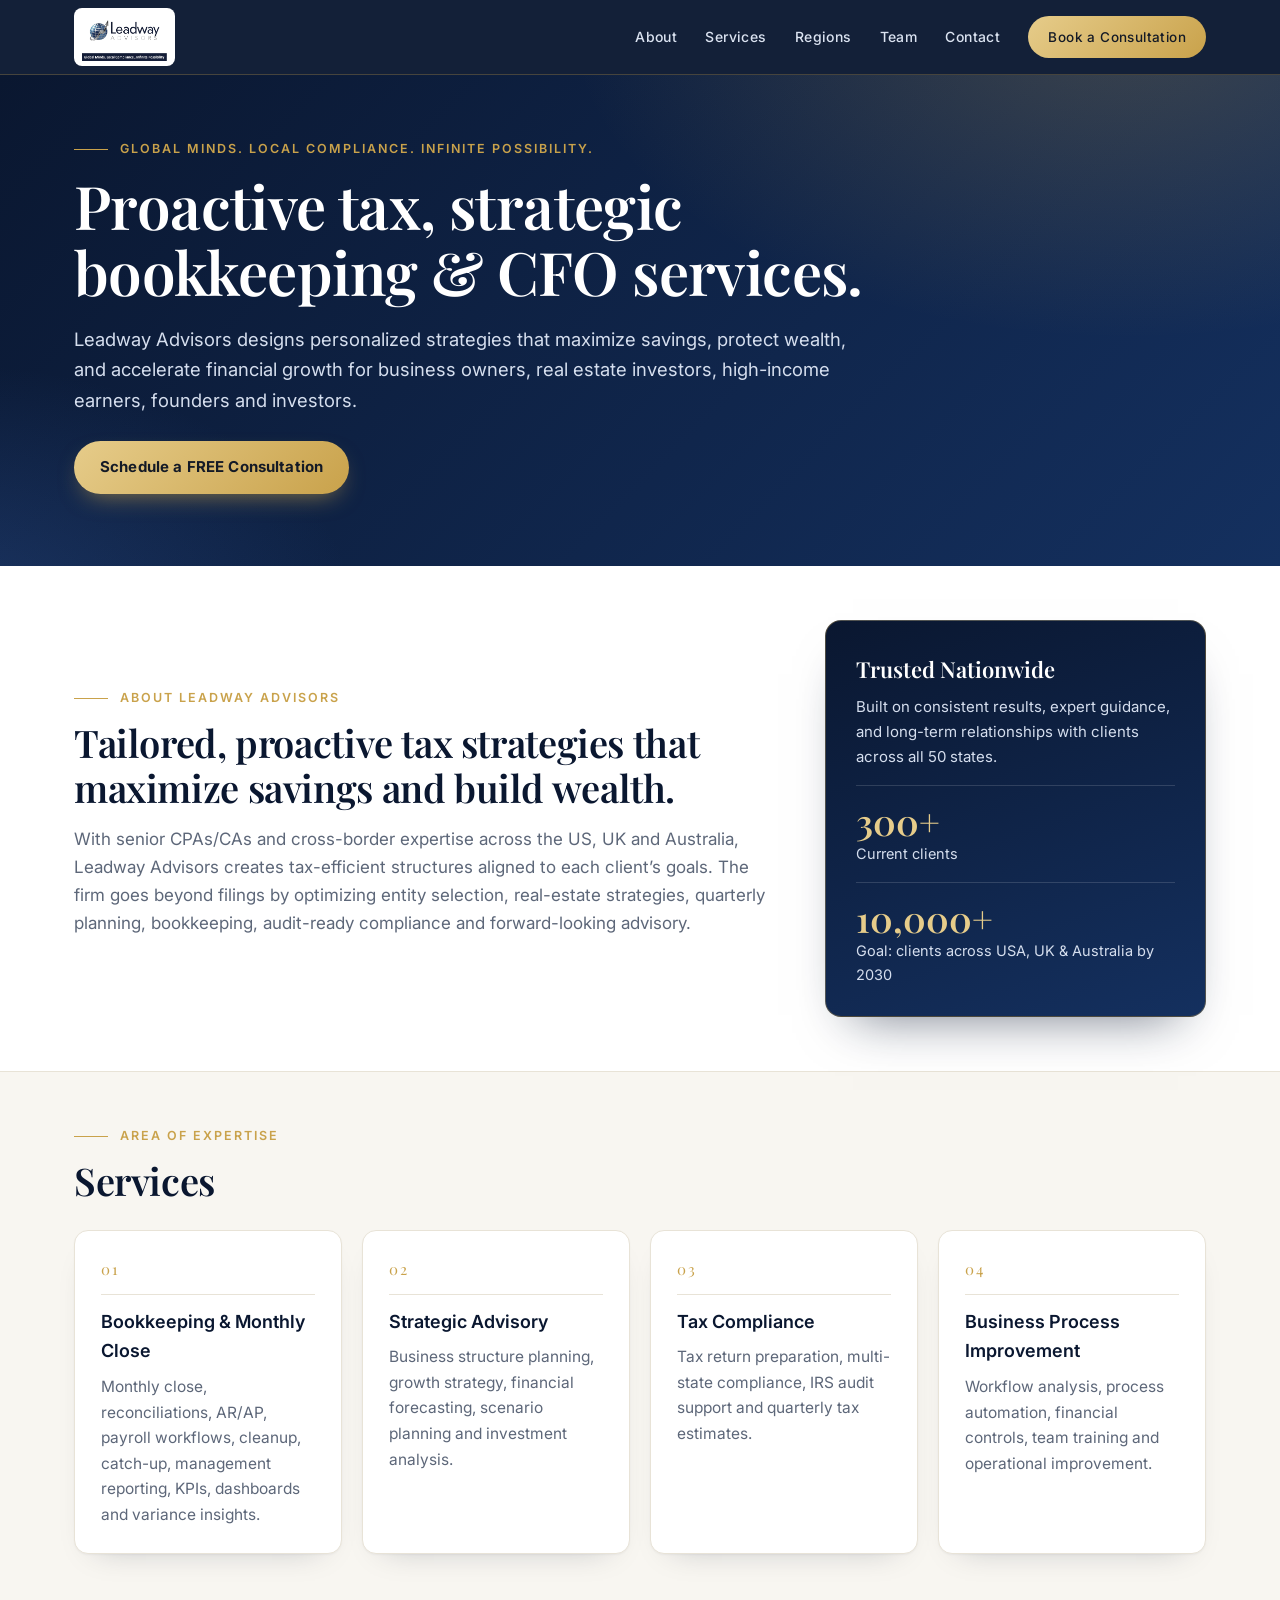
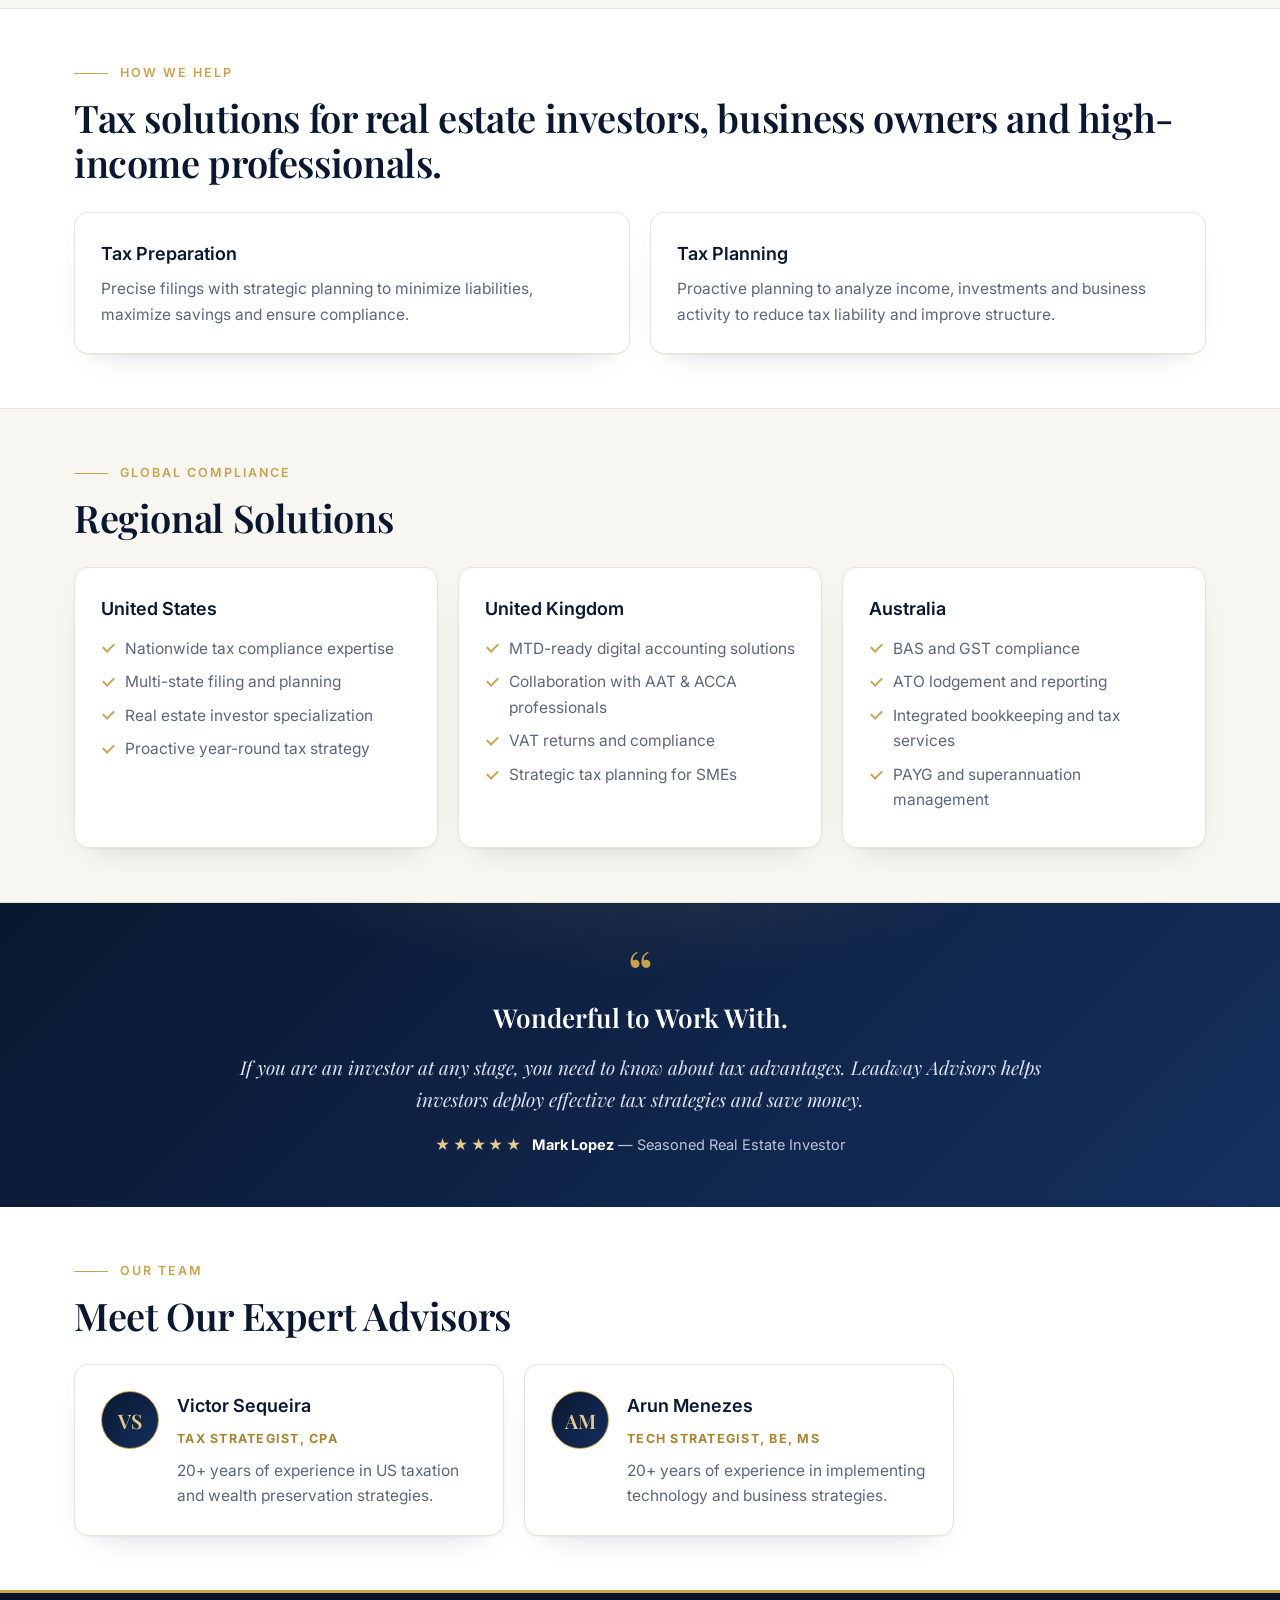
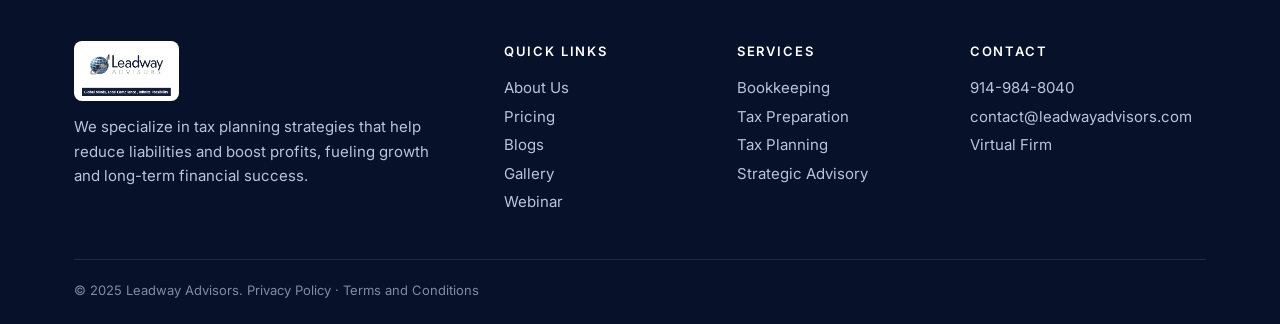
==== commit 3ab617d0: "Redesign page with tighter spacing and a more premium look Reduce section padding, add a sticky top " ====
--- a/index.html
+++ b/index.html
@@ -4,91 +4,206 @@
   <meta charset="UTF-8" />
   <meta name="viewport" content="width=device-width, initial-scale=1.0" />
   <title>Leadway Advisors | Tax, Accounting & Advisory Solutions</title>
+  <link rel="preconnect" href="https://fonts.googleapis.com">
+  <link rel="preconnect" href="https://fonts.gstatic.com" crossorigin>
+  <link href="https://fonts.googleapis.com/css2?family=Inter:wght@400;500;600;700&family=Playfair+Display:ital,wght@0,500;0,600;0,700;1,500&display=swap" rel="stylesheet">
   <style>
-    :root{--navy:#0c1b3a;--blue:#1b4f9c;--gold:#d5a449;--light:#f5f7fb;--text:#1d2433;--muted:#667085;--white:#fff;}
-    *{box-sizing:border-box} body{margin:0;font-family:Arial,Helvetica,sans-serif;color:var(--text);line-height:1.6;background:var(--white)}
-    header{background:linear-gradient(135deg,var(--navy),#17376f);color:white;padding:22px 6% 80px;position:relative;overflow:hidden}
-    nav{display:flex;align-items:center;justify-content:space-between;gap:24px;margin-bottom:70px} .logo{height:74px;max-width:310px;object-fit:contain;background:white;border-radius:10px;padding:8px}
-    nav a{color:white;text-decoration:none;margin-left:20px;font-weight:600;font-size:14px} .hero{max-width:980px}.eyebrow{color:var(--gold);text-transform:uppercase;letter-spacing:.12em;font-weight:700;font-size:13px}
-    h1{font-size:clamp(34px,5vw,62px);line-height:1.08;margin:10px 0 20px} h2{font-size:clamp(26px,3vw,40px);line-height:1.15;margin:0 0 16px;color:var(--navy)} h3{margin:0 0 8px;color:var(--navy)}
-    .hero p{font-size:20px;max-width:850px;color:#e8eefb}.btn{display:inline-block;background:var(--gold);color:#101828;text-decoration:none;font-weight:800;padding:14px 22px;border-radius:999px;margin-top:14px}
-    section{padding:70px 6%}.intro{display:grid;grid-template-columns:1.2fr .8fr;gap:30px;align-items:center}.cardgrid{display:grid;grid-template-columns:repeat(4,1fr);gap:20px;margin-top:30px}.card{background:white;border:1px solid #e6e9f0;border-radius:18px;padding:24px;box-shadow:0 10px 30px rgba(16,24,40,.06)}
-    .light{background:var(--light)} ul{padding-left:20px;margin:10px 0 0}.regions{display:grid;grid-template-columns:repeat(3,1fr);gap:20px}.stats{display:grid;grid-template-columns:repeat(3,1fr);gap:20px;margin-top:24px}.stat{background:var(--navy);color:white;border-radius:18px;padding:26px}.stat strong{display:block;font-size:34px;color:var(--gold)}
-    .team{display:grid;grid-template-columns:repeat(3,1fr);gap:20px}.testimonial{border-left:5px solid var(--gold);background:white;padding:24px;border-radius:14px}.footer{background:#08142d;color:#cbd5e1;padding:50px 6%}.footer h3{color:white}.footer a{color:#cbd5e1}.cols{display:grid;grid-template-columns:2fr 1fr 1fr 1fr;gap:30px}.small{font-size:14px;color:var(--muted)}
-    @media(max-width:900px){nav{display:block}.logo{margin-bottom:18px}nav a{display:inline-block;margin:8px 14px 0 0}.intro,.cardgrid,.regions,.stats,.team,.cols{grid-template-columns:1fr}header{padding-bottom:55px}}
+    :root{--navy:#0a1730;--navy2:#14305f;--gold:#c9a24b;--gold2:#e6cc8a;--ivory:#f8f6f1;--text:#1c2434;--muted:#5d6779;--line:#e8e3d7;--white:#fff;--serif:'Playfair Display',Georgia,'Times New Roman',serif;--sans:'Inter',Arial,Helvetica,sans-serif}
+    *{box-sizing:border-box}
+    html{scroll-behavior:smooth;scroll-padding-top:86px}
+    body{margin:0;font-family:var(--sans);color:var(--text);line-height:1.65;background:var(--white);-webkit-font-smoothing:antialiased}
+    .wrap{max-width:1180px;margin:0 auto;padding:0 24px}
+    a{color:inherit}
+
+    /* Top bar */
+    .topbar{position:sticky;top:0;z-index:50;background:rgba(10,23,48,.96);backdrop-filter:blur(8px);border-bottom:1px solid rgba(201,162,75,.28)}
+    nav{display:flex;align-items:center;justify-content:space-between;gap:24px;min-height:74px}
+    .logo{height:58px;max-width:260px;object-fit:contain;background:var(--white);border-radius:8px;padding:5px 8px;display:block}
+    .links{display:flex;align-items:center;gap:28px}
+    .links a{color:#dbe3f1;text-decoration:none;font-weight:500;font-size:14px;letter-spacing:.03em;transition:color .2s}
+    .links a:hover{color:var(--gold2)}
+    .btn{display:inline-block;background:linear-gradient(135deg,var(--gold2),var(--gold));color:#141a26;text-decoration:none;font-weight:700;font-size:15px;letter-spacing:.01em;padding:14px 26px;border-radius:999px;box-shadow:0 10px 24px -10px rgba(201,162,75,.7);transition:transform .2s,box-shadow .2s}
+    .btn:hover{transform:translateY(-2px);box-shadow:0 14px 28px -10px rgba(201,162,75,.85)}
+    .links .btn{padding:10px 20px;font-size:13.5px;color:#141a26;box-shadow:none}
+    .links .btn:hover{color:#141a26}
+
+    /* Hero */
+    header{background:radial-gradient(900px 520px at 88% -12%,rgba(201,162,75,.24),transparent 62%),radial-gradient(700px 420px at -5% 110%,rgba(64,112,196,.28),transparent 60%),linear-gradient(135deg,var(--navy),var(--navy2));color:var(--white);padding:64px 0 72px}
+    .hero{max-width:900px}
+    .eyebrow{display:flex;align-items:center;gap:12px;color:var(--gold);text-transform:uppercase;letter-spacing:.16em;font-weight:600;font-size:12.5px;margin-bottom:12px}
+    .eyebrow::before{content:"";width:34px;height:1px;background:var(--gold);flex:none}
+    h1,h2{font-family:var(--serif);font-weight:600;letter-spacing:-.01em}
+    h1{font-size:clamp(34px,4.8vw,60px);line-height:1.1;margin:0 0 20px}
+    h2{font-size:clamp(26px,3vw,38px);line-height:1.18;margin:0 0 14px;color:var(--navy)}
+    h3{margin:0 0 8px;color:var(--navy);font-size:18px;font-weight:600}
+    p{margin:0 0 12px}
+    .hero p{font-size:18.5px;max-width:780px;color:#d5deee;margin-bottom:26px}
+
+    /* Sections */
+    section{padding:54px 0}
+    .tint{background:var(--ivory);border-top:1px solid var(--line);border-bottom:1px solid var(--line)}
+    .lead{color:var(--muted);font-size:17px}
+    .grid{display:grid;gap:20px;margin-top:26px}
+    .g4{grid-template-columns:repeat(4,1fr)}.g3{grid-template-columns:repeat(3,1fr)}.g2{grid-template-columns:repeat(2,1fr)}
+    .card{background:var(--white);border:1px solid var(--line);border-radius:14px;padding:26px;box-shadow:0 1px 2px rgba(10,23,48,.04),0 14px 32px -22px rgba(10,23,48,.28);transition:transform .25s,border-color .25s,box-shadow .25s}
+    .card:hover{transform:translateY(-4px);border-color:var(--gold);box-shadow:0 1px 2px rgba(10,23,48,.04),0 22px 40px -22px rgba(10,23,48,.38)}
+    .card p{color:var(--muted);font-size:15.5px;margin:0}
+    .numbered{counter-reset:n}
+    .numbered .card::before{counter-increment:n;content:"0" counter(n);display:block;font-family:var(--serif);color:var(--gold);font-size:15px;letter-spacing:.14em;margin-bottom:12px;padding-bottom:12px;border-bottom:1px solid var(--line)}
+
+    /* About */
+    .intro{display:grid;grid-template-columns:1.3fr .7fr;gap:44px;align-items:center}
+    .panel{background:linear-gradient(160deg,var(--navy),var(--navy2));color:#d5deee;border-radius:16px;padding:30px;border:1px solid rgba(201,162,75,.35);box-shadow:0 26px 50px -28px rgba(10,23,48,.6)}
+    .panel h3{color:var(--white);font-family:var(--serif);font-size:22px}
+    .panel p{font-size:15px}
+    .stat{border-top:1px solid rgba(255,255,255,.14);padding-top:16px;margin-top:16px;font-size:14.5px}
+    .stat strong{display:block;font-family:var(--serif);font-size:36px;line-height:1.1;color:var(--gold2);font-weight:600}
+
+    /* Lists */
+    .card ul{list-style:none;padding:0;margin:12px 0 0}
+    .card li{position:relative;padding-left:24px;margin-bottom:8px;color:var(--muted);font-size:15.5px}
+    .card li::before{content:"";position:absolute;left:2px;top:.5em;width:9px;height:5px;border-left:2px solid var(--gold);border-bottom:2px solid var(--gold);transform:rotate(-45deg)}
+
+    /* Testimonial */
+    .quote{background:radial-gradient(700px 300px at 50% -40%,rgba(201,162,75,.2),transparent 65%),linear-gradient(135deg,var(--navy),var(--navy2));color:var(--white);text-align:center;padding:50px 0}
+    .quote .wrap{max-width:860px}
+    .quote .mark{font-family:var(--serif);font-size:64px;line-height:.6;color:var(--gold);display:block;margin-bottom:6px}
+    .quote h3{color:var(--white);font-family:var(--serif);font-size:26px;font-weight:600;margin-bottom:12px}
+    .quote p{font-family:var(--serif);font-style:italic;font-size:19px;color:#dbe3f1;margin-bottom:18px}
+    .quote .who{font-family:var(--sans);font-style:normal;font-size:14.5px;color:#b9c5db;margin:0}
+    .quote .who strong{color:var(--white)}
+    .stars{color:var(--gold2);letter-spacing:.2em;margin-right:8px}
+
+    /* Team */
+    .team{max-width:880px}
+    .member{display:flex;gap:18px;align-items:flex-start}
+    .avatar{flex:none;width:58px;height:58px;border-radius:50%;background:linear-gradient(135deg,var(--navy),var(--navy2));color:var(--gold2);font-family:var(--serif);font-size:20px;font-weight:600;display:flex;align-items:center;justify-content:center;border:1px solid var(--gold)}
+    .card .role{color:#a8842f;font-size:12.5px;font-weight:700;letter-spacing:.1em;text-transform:uppercase;margin-bottom:8px !important}
+
+    /* Footer */
+    .footer{background:#07112a;color:#b9c5db;padding:48px 0 22px;border-top:3px solid var(--gold);font-size:15px}
+    .footer h3{color:var(--white);font-size:13px;letter-spacing:.14em;text-transform:uppercase;margin-bottom:12px}
+    .footer a{color:#b9c5db;text-decoration:none}.footer a:hover{color:var(--gold2)}
+    .footer p{line-height:1.9}
+    .cols{display:grid;grid-template-columns:2fr 1fr 1fr 1.2fr;gap:36px}
+    .cols > div:first-child p{line-height:1.65;max-width:360px;margin-top:14px}
+    .small{font-size:13px;color:#7f8ba3;border-top:1px solid rgba(255,255,255,.1);margin:30px 0 0;padding-top:18px}
+
+    @media(max-width:1000px){.g4{grid-template-columns:repeat(2,1fr)}}
+    @media(max-width:900px){
+      html{scroll-padding-top:16px}
+      .topbar{position:static}
+      nav{flex-direction:column;align-items:flex-start;gap:12px;padding:14px 0}
+      .links{gap:18px;flex-wrap:wrap}
+      header{padding:44px 0 50px}
+      section{padding:40px 0}
+      .quote{padding:40px 0}
+      .intro,.g3,.g2,.cols{grid-template-columns:1fr}
+      .intro{gap:26px}
+      .hero p{font-size:17px}
+    }
+    @media(max-width:600px){.g4{grid-template-columns:1fr}.links .btn{display:none}}
   </style>
 </head>
 <body>
-  <header id="home">
-    <nav>
-      <img class="logo" src="leadway-logo.png" alt="Leadway Advisors logo">
-      <div><a href="#about">About</a><a href="#services">Services</a><a href="#regions">Regions</a><a href="#team">Team</a><a href="#contact">Contact</a></div>
-    </nav>
-    <div class="hero">
-      <div class="eyebrow">Global Minds. Local Compliance. Infinite Possibility.</div>
-      <h1>Proactive tax, strategic bookkeeping & CFO services.</h1>
-      <p>Leadway Advisors designs personalized strategies that maximize savings, protect wealth, and accelerate financial growth for business owners, real estate investors, high-income earners, founders and investors.</p>
-      <a class="btn" href="https://calendly.com/contact-leadwayadvisors" target="_blank" rel="noopener">Schedule a FREE Consultation</a>
+  <div class="topbar" id="home">
+    <div class="wrap">
+      <nav>
+        <a href="#home"><img class="logo" src="leadway-logo.png" alt="Leadway Advisors logo"></a>
+        <div class="links"><a href="#about">About</a><a href="#services">Services</a><a href="#regions">Regions</a><a href="#team">Team</a><a href="#contact">Contact</a><a class="btn" href="https://calendly.com/contact-leadwayadvisors" target="_blank" rel="noopener">Book a Consultation</a></div>
+      </nav>
+    </div>
+  </div>
+
+  <header>
+    <div class="wrap">
+      <div class="hero">
+        <div class="eyebrow">Global Minds. Local Compliance. Infinite Possibility.</div>
+        <h1>Proactive tax, strategic bookkeeping &amp; CFO services.</h1>
+        <p>Leadway Advisors designs personalized strategies that maximize savings, protect wealth, and accelerate financial growth for business owners, real estate investors, high-income earners, founders and investors.</p>
+        <a class="btn" href="https://calendly.com/contact-leadwayadvisors" target="_blank" rel="noopener">Schedule a FREE Consultation</a>
+      </div>
     </div>
   </header>
 
-  <section id="about" class="intro">
-    <div>
-      <div class="eyebrow">About Leadway Advisors</div>
-      <h2>Tailored, proactive tax strategies that maximize savings and build wealth.</h2>
-      <p>With senior CPAs/CAs and cross-border expertise across the US, UK and Australia, Leadway Advisors creates tax-efficient structures aligned to each client’s goals. The firm goes beyond filings by optimizing entity selection, real-estate strategies, quarterly planning, bookkeeping, audit-ready compliance and forward-looking advisory.</p>
-    </div>
-    <div class="card"><h3>Trusted Nationwide</h3><p>Built on consistent results, expert guidance, and long-term relationships with clients across all 50 states.</p><div class="stats" style="grid-template-columns:1fr"><div class="stat"><strong>300+</strong>Current clients</div><div class="stat"><strong>10,000+</strong>Goal: clients across USA, UK & Australia by 2030</div></div></div>
-  </section>
-
-  <section id="services" class="light">
-    <div class="eyebrow">Area of Expertise</div><h2>Services</h2>
-    <div class="cardgrid">
-      <div class="card"><h3>Bookkeeping & Monthly Close</h3><p>Monthly close, reconciliations, AR/AP, payroll workflows, cleanup, catch-up, management reporting, KPIs, dashboards and variance insights.</p></div>
-      <div class="card"><h3>Strategic Advisory</h3><p>Business structure planning, growth strategy, financial forecasting, scenario planning and investment analysis.</p></div>
-      <div class="card"><h3>Tax Compliance</h3><p>Tax return preparation, multi-state compliance, IRS audit support and quarterly tax estimates.</p></div>
-      <div class="card"><h3>Business Process Improvement</h3><p>Workflow analysis, process automation, financial controls, team training and operational improvement.</p></div>
-    </div>
-  </section>
-
+  <section id="about">
+    <div class="wrap intro">
+      <div>
+        <div class="eyebrow">About Leadway Advisors</div>
+        <h2>Tailored, proactive tax strategies that maximize savings and build wealth.</h2>
+        <p class="lead">With senior CPAs/CAs and cross-border expertise across the US, UK and Australia, Leadway Advisors creates tax-efficient structures aligned to each client’s goals. The firm goes beyond filings by optimizing entity selection, real-estate strategies, quarterly planning, bookkeeping, audit-ready compliance and forward-looking advisory.</p>
+      </div>
+      <div class="panel">
+        <h3>Trusted Nationwide</h3>
+        <p>Built on consistent results, expert guidance, and long-term relationships with clients across all 50 states.</p>
+        <div class="stat"><strong>300+</strong>Current clients</div>
+        <div class="stat"><strong>10,000+</strong>Goal: clients across USA, UK &amp; Australia by 2030</div>
+      </div>
+    </div>
+  </section>
+
+  <section id="services" class="tint">
+    <div class="wrap">
+      <div class="eyebrow">Area of Expertise</div><h2>Services</h2>
+      <div class="grid g4 numbered">
+        <div class="card"><h3>Bookkeeping &amp; Monthly Close</h3><p>Monthly close, reconciliations, AR/AP, payroll workflows, cleanup, catch-up, management reporting, KPIs, dashboards and variance insights.</p></div>
+        <div class="card"><h3>Strategic Advisory</h3><p>Business structure planning, growth strategy, financial forecasting, scenario planning and investment analysis.</p></div>
+        <div class="card"><h3>Tax Compliance</h3><p>Tax return preparation, multi-state compliance, IRS audit support and quarterly tax estimates.</p></div>
+        <div class="card"><h3>Business Process Improvement</h3><p>Workflow analysis, process automation, financial controls, team training and operational improvement.</p></div>
+      </div>
+    </div>
+  </section>
 
   <section>
-    <div class="eyebrow">How We Help</div><h2>Tax solutions for real estate investors, business owners and high-income professionals.</h2>
-    <div class="cardgrid" style="grid-template-columns:repeat(2,1fr)">
-      <div class="card"><h3>Tax Preparation</h3><p>Precise filings with strategic planning to minimize liabilities, maximize savings and ensure compliance.</p></div>
-      <div class="card"><h3>Tax Planning</h3><p>Proactive planning to analyze income, investments and business activity to reduce tax liability and improve structure.</p></div>
-    </div>
-  </section>
-
-  <section id="regions" class="light">
-    <div class="eyebrow">Global Compliance</div><h2>Regional Solutions</h2>
-    <div class="regions">
-      <div class="card"><h3>United States</h3><ul><li>Nationwide tax compliance expertise</li><li>Multi-state filing and planning</li><li>Real estate investor specialization</li><li>Proactive year-round tax strategy</li></ul></div>
-      <div class="card"><h3>United Kingdom</h3><ul><li>MTD-ready digital accounting solutions</li><li>Collaboration with AAT & ACCA professionals</li><li>VAT returns and compliance</li><li>Strategic tax planning for SMEs</li></ul></div>
-      <div class="card"><h3>Australia</h3><ul><li>BAS and GST compliance</li><li>ATO lodgement and reporting</li><li>Integrated bookkeeping and tax services</li><li>PAYG and superannuation management</li></ul></div>
-    </div>
-  </section>
-
-  <section>
-    <div class="testimonial"><h3>“Wonderful to Work With.”</h3><p>If you are an investor at any stage, you need to know about tax advantages. Leadway Advisors helps investors deploy effective tax strategies and save money.</p><p><strong>★★★★★ Mark Lopez</strong> — Seasoned Real Estate Investor</p></div>
-  </section>
-
-  <section id="team" class="light">
-    <div class="eyebrow">Our Team</div><h2>Meet Our Expert Advisors</h2>
-    <div class="team" style="grid-template-columns:repeat(2,1fr)">
-      <div class="card"><h3>Victor Sequeira</h3><p><strong>Tax Strategist, CPA</strong></p><p>20+ years of experience in US taxation and wealth preservation strategies.</p></div>
-      <div class="card"><h3>Arun Menezes</h3><p><strong>Tech Strategist, BE, MS</strong></p><p>20+ years of experience in implementing technology and business strategies.</p></div>
+    <div class="wrap">
+      <div class="eyebrow">How We Help</div><h2>Tax solutions for real estate investors, business owners and high-income professionals.</h2>
+      <div class="grid g2">
+        <div class="card"><h3>Tax Preparation</h3><p>Precise filings with strategic planning to minimize liabilities, maximize savings and ensure compliance.</p></div>
+        <div class="card"><h3>Tax Planning</h3><p>Proactive planning to analyze income, investments and business activity to reduce tax liability and improve structure.</p></div>
+      </div>
+    </div>
+  </section>
+
+  <section id="regions" class="tint">
+    <div class="wrap">
+      <div class="eyebrow">Global Compliance</div><h2>Regional Solutions</h2>
+      <div class="grid g3">
+        <div class="card"><h3>United States</h3><ul><li>Nationwide tax compliance expertise</li><li>Multi-state filing and planning</li><li>Real estate investor specialization</li><li>Proactive year-round tax strategy</li></ul></div>
+        <div class="card"><h3>United Kingdom</h3><ul><li>MTD-ready digital accounting solutions</li><li>Collaboration with AAT &amp; ACCA professionals</li><li>VAT returns and compliance</li><li>Strategic tax planning for SMEs</li></ul></div>
+        <div class="card"><h3>Australia</h3><ul><li>BAS and GST compliance</li><li>ATO lodgement and reporting</li><li>Integrated bookkeeping and tax services</li><li>PAYG and superannuation management</li></ul></div>
+      </div>
+    </div>
+  </section>
+
+  <div class="quote">
+    <div class="wrap">
+      <span class="mark">“</span>
+      <h3>Wonderful to Work With.</h3>
+      <p>If you are an investor at any stage, you need to know about tax advantages. Leadway Advisors helps investors deploy effective tax strategies and save money.</p>
+      <p class="who"><span class="stars">★★★★★</span><strong>Mark Lopez</strong> — Seasoned Real Estate Investor</p>
+    </div>
+  </div>
+
+  <section id="team">
+    <div class="wrap">
+      <div class="eyebrow">Our Team</div><h2>Meet Our Expert Advisors</h2>
+      <div class="grid g2 team">
+        <div class="card member"><div class="avatar">VS</div><div><h3>Victor Sequeira</h3><p class="role">Tax Strategist, CPA</p><p>20+ years of experience in US taxation and wealth preservation strategies.</p></div></div>
+        <div class="card member"><div class="avatar">AM</div><div><h3>Arun Menezes</h3><p class="role">Tech Strategist, BE, MS</p><p>20+ years of experience in implementing technology and business strategies.</p></div></div>
+      </div>
     </div>
   </section>
 
   <footer id="contact" class="footer">
-    <div class="cols">
-      <div><img src="leadway-logo.png" alt="Leadway Advisors logo" style="height:76px;background:white;border-radius:10px;padding:8px"><p>We specialize in tax planning strategies that help reduce liabilities and boost profits, fueling growth and long-term financial success.</p></div>
-      <div><h3>Quick Links</h3><p>About Us<br>Pricing<br>Blogs<br>Gallery<br>Webinar</p></div>
-      <div><h3>Services</h3><p>Bookkeeping<br>Tax Preparation<br>Tax Planning<br>Strategic Advisory</p></div>
-      <div><h3>Contact</h3><p><a href="tel:9149848040">914-984-8040</a><br><a href="mailto:contact@leadwayadvisors.com">contact@leadwayadvisors.com</a><br>Virtual Firm</p></div>
-    </div>
-    <p class="small">© 2025 Leadway Advisors. Privacy Policy · Terms and Conditions</p>
+    <div class="wrap">
+      <div class="cols">
+        <div><img class="logo" src="leadway-logo.png" alt="Leadway Advisors logo" style="height:60px"><p>We specialize in tax planning strategies that help reduce liabilities and boost profits, fueling growth and long-term financial success.</p></div>
+        <div><h3>Quick Links</h3><p>About Us<br>Pricing<br>Blogs<br>Gallery<br>Webinar</p></div>
+        <div><h3>Services</h3><p>Bookkeeping<br>Tax Preparation<br>Tax Planning<br>Strategic Advisory</p></div>
+        <div><h3>Contact</h3><p><a href="tel:9149848040">914-984-8040</a><br><a href="mailto:contact@leadwayadvisors.com">contact@leadwayadvisors.com</a><br>Virtual Firm</p></div>
+      </div>
+      <p class="small">© 2025 Leadway Advisors. Privacy Policy · Terms and Conditions</p>
+    </div>
   </footer>
 </body>
 </html>
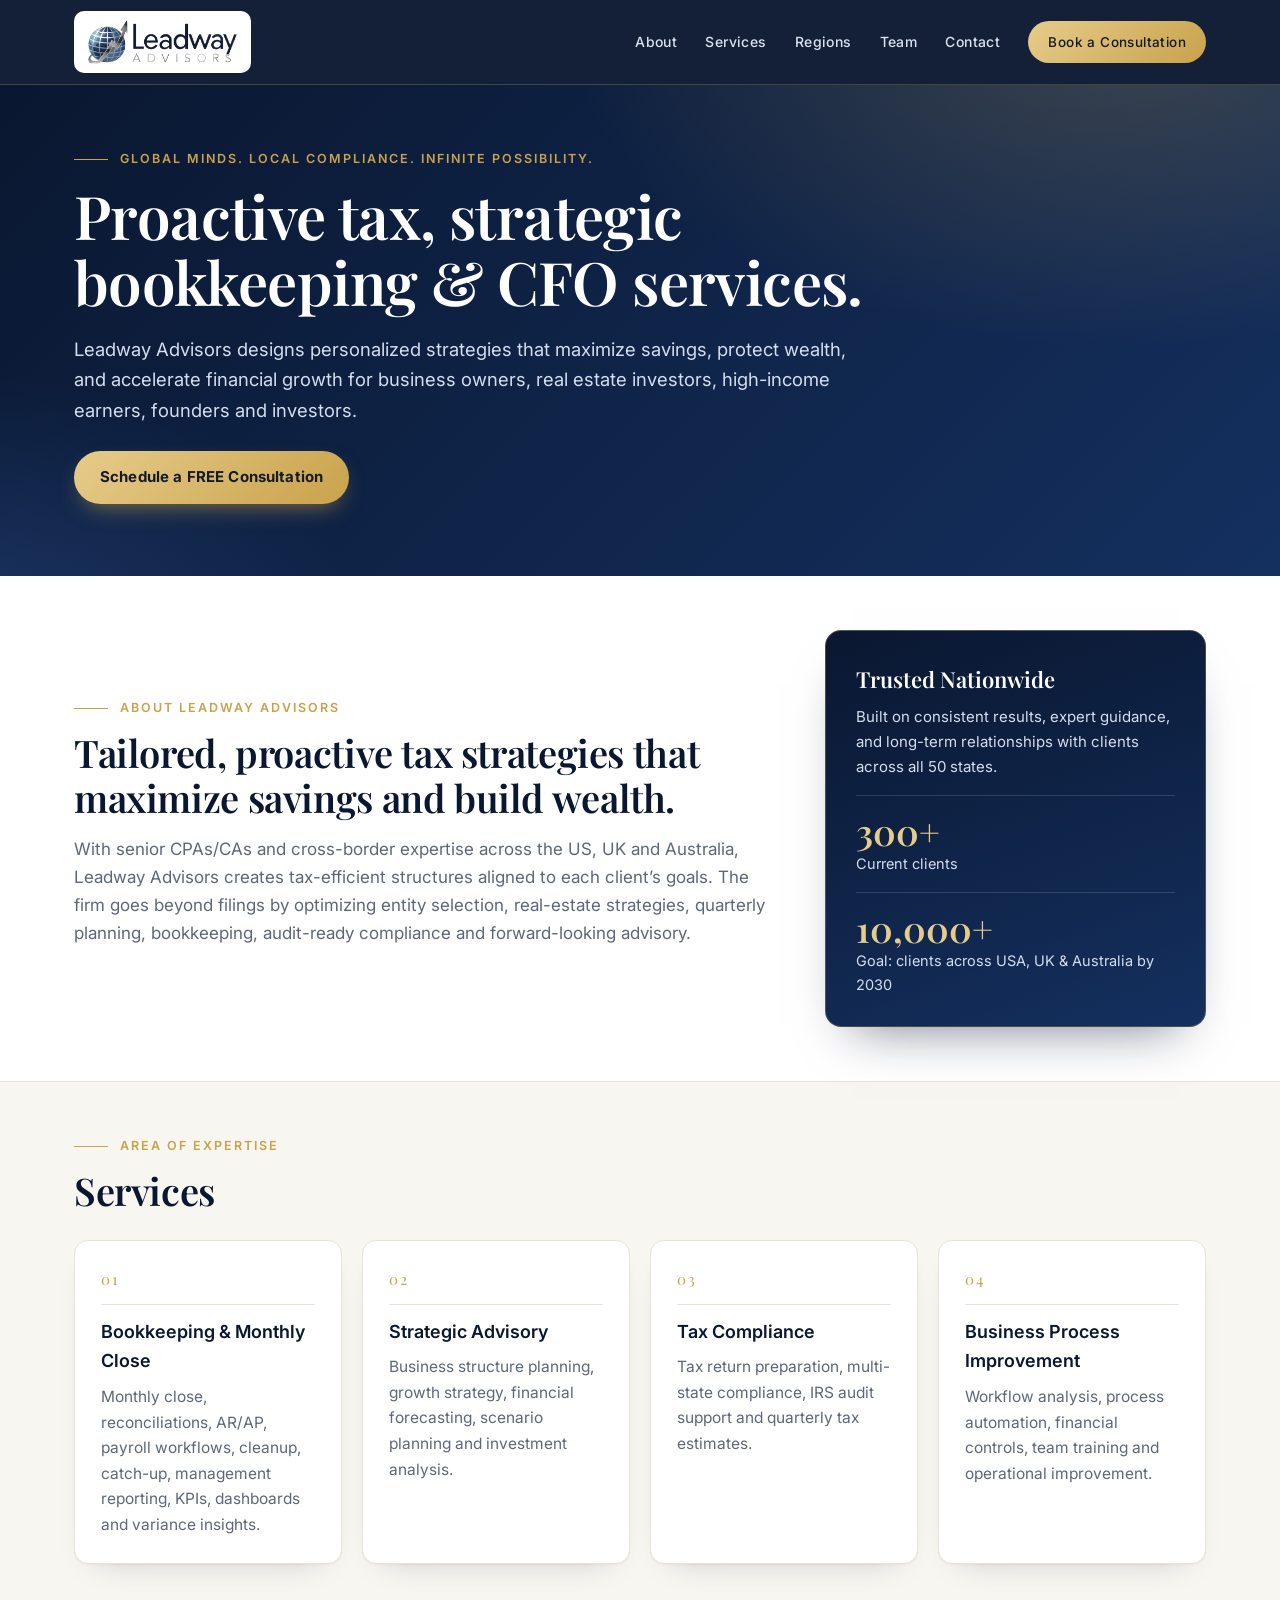
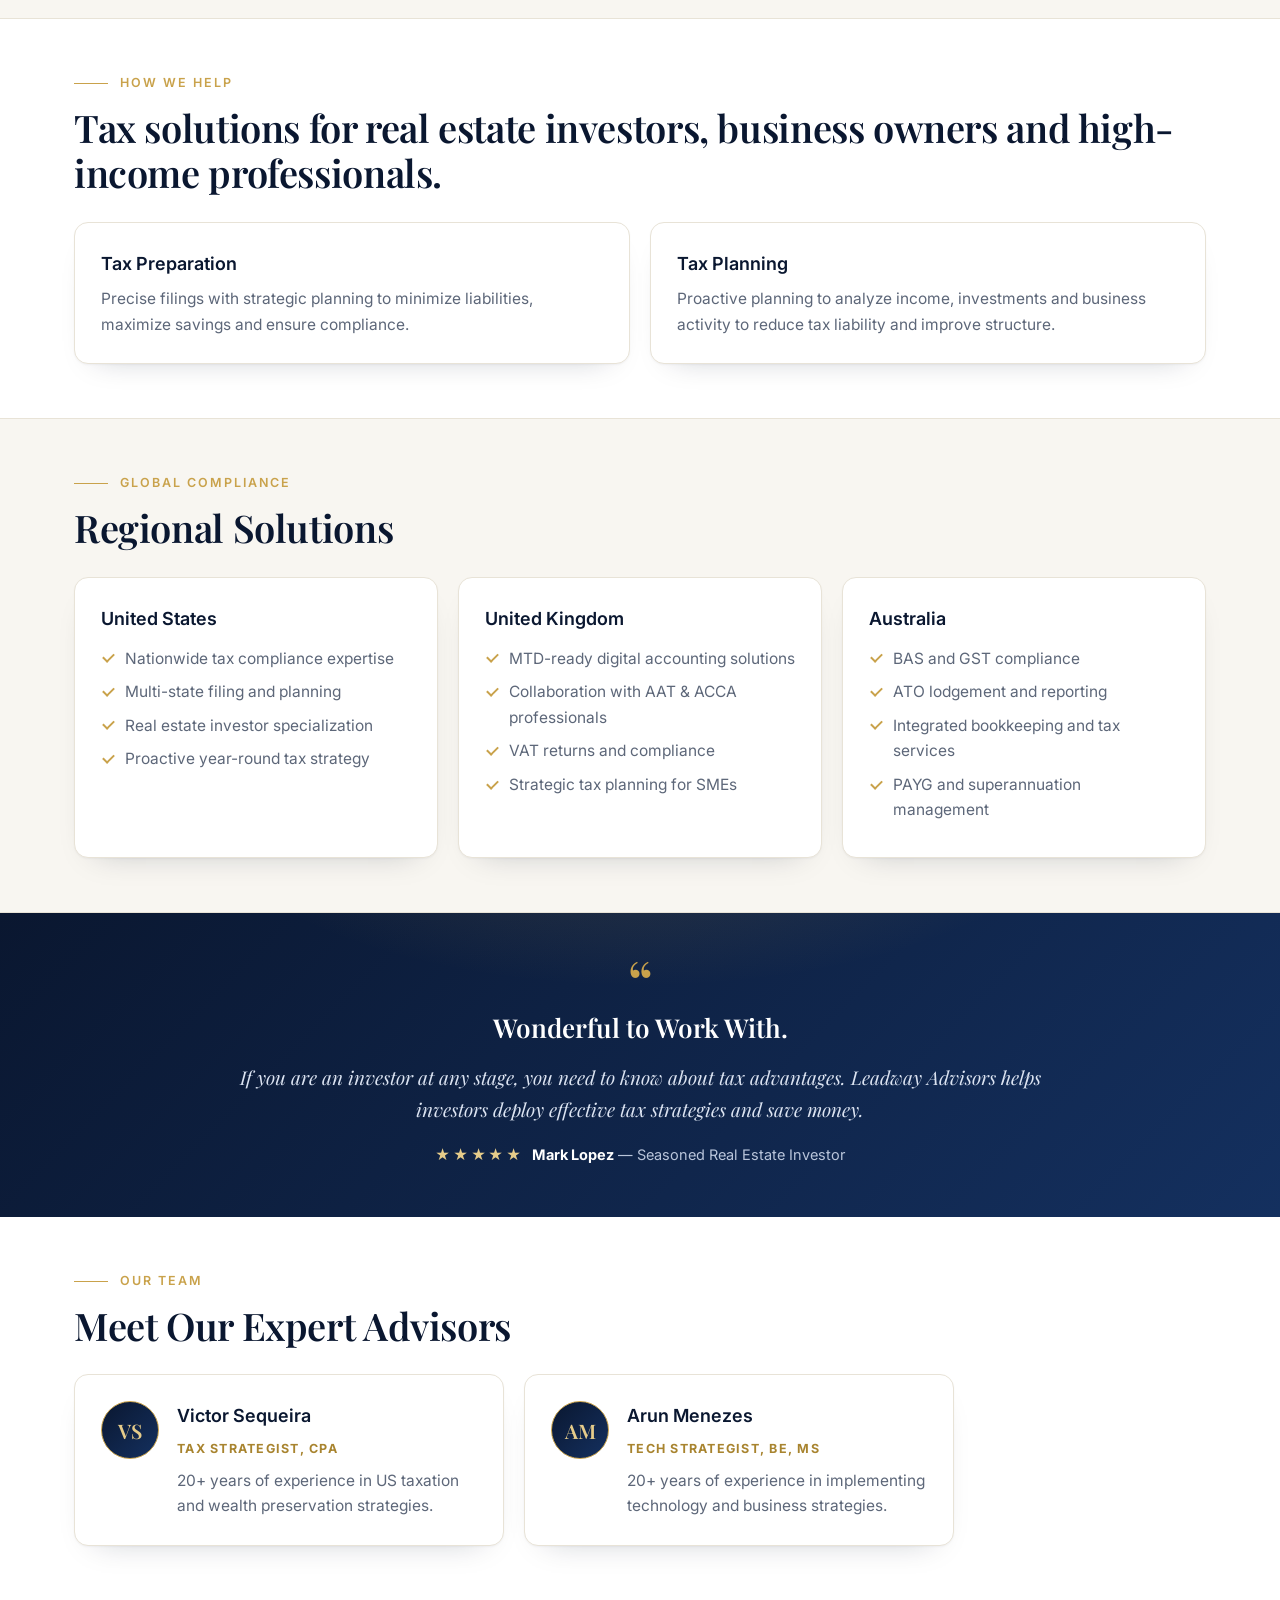
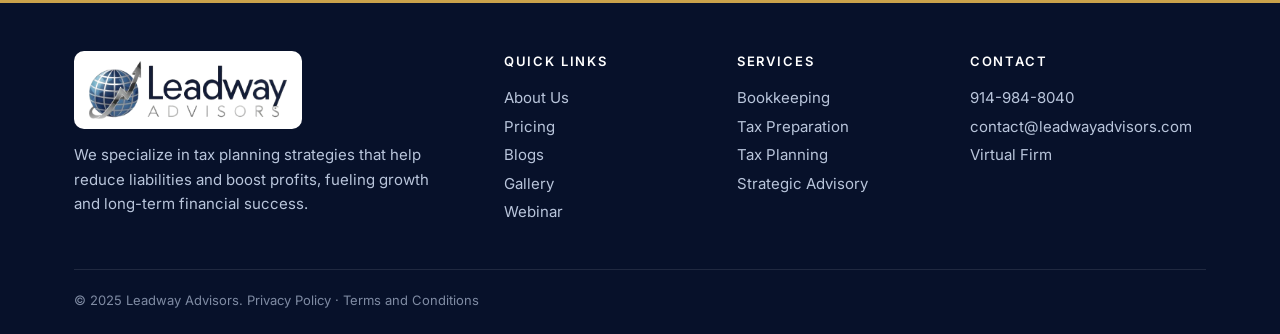
==== commit c47f3c05: "Use a larger logo cropped to the globe and wordmark Add leadway-logo-mark.png, the logo with the tag" ====
--- a/index.html
+++ b/index.html
@@ -10,15 +10,15 @@
   <style>
     :root{--navy:#0a1730;--navy2:#14305f;--gold:#c9a24b;--gold2:#e6cc8a;--ivory:#f8f6f1;--text:#1c2434;--muted:#5d6779;--line:#e8e3d7;--white:#fff;--serif:'Playfair Display',Georgia,'Times New Roman',serif;--sans:'Inter',Arial,Helvetica,sans-serif}
     *{box-sizing:border-box}
-    html{scroll-behavior:smooth;scroll-padding-top:86px}
+    html{scroll-behavior:smooth;scroll-padding-top:96px}
     body{margin:0;font-family:var(--sans);color:var(--text);line-height:1.65;background:var(--white);-webkit-font-smoothing:antialiased}
     .wrap{max-width:1180px;margin:0 auto;padding:0 24px}
     a{color:inherit}
 
     /* Top bar */
     .topbar{position:sticky;top:0;z-index:50;background:rgba(10,23,48,.96);backdrop-filter:blur(8px);border-bottom:1px solid rgba(201,162,75,.28)}
-    nav{display:flex;align-items:center;justify-content:space-between;gap:24px;min-height:74px}
-    .logo{height:58px;max-width:260px;object-fit:contain;background:var(--white);border-radius:8px;padding:5px 8px;display:block}
+    nav{display:flex;align-items:center;justify-content:space-between;gap:24px;min-height:84px}
+    .logo{height:62px;width:auto;background:var(--white);border-radius:10px;padding:7px 12px;display:block}
     .links{display:flex;align-items:center;gap:28px}
     .links a{color:#dbe3f1;text-decoration:none;font-weight:500;font-size:14px;letter-spacing:.03em;transition:color .2s}
     .links a:hover{color:var(--gold2)}
@@ -109,7 +109,7 @@
   <div class="topbar" id="home">
     <div class="wrap">
       <nav>
-        <a href="#home"><img class="logo" src="leadway-logo.png" alt="Leadway Advisors logo"></a>
+        <a href="#home"><img class="logo" src="leadway-logo-mark.png" alt="Leadway Advisors logo"></a>
         <div class="links"><a href="#about">About</a><a href="#services">Services</a><a href="#regions">Regions</a><a href="#team">Team</a><a href="#contact">Contact</a><a class="btn" href="https://calendly.com/contact-leadwayadvisors" target="_blank" rel="noopener">Book a Consultation</a></div>
       </nav>
     </div>
@@ -197,7 +197,7 @@
   <footer id="contact" class="footer">
     <div class="wrap">
       <div class="cols">
-        <div><img class="logo" src="leadway-logo.png" alt="Leadway Advisors logo" style="height:60px"><p>We specialize in tax planning strategies that help reduce liabilities and boost profits, fueling growth and long-term financial success.</p></div>
+        <div><img class="logo" src="leadway-logo-mark.png" alt="Leadway Advisors logo" style="height:78px"><p>We specialize in tax planning strategies that help reduce liabilities and boost profits, fueling growth and long-term financial success.</p></div>
         <div><h3>Quick Links</h3><p>About Us<br>Pricing<br>Blogs<br>Gallery<br>Webinar</p></div>
         <div><h3>Services</h3><p>Bookkeeping<br>Tax Preparation<br>Tax Planning<br>Strategic Advisory</p></div>
         <div><h3>Contact</h3><p><a href="tel:9149848040">914-984-8040</a><br><a href="mailto:contact@leadwayadvisors.com">contact@leadwayadvisors.com</a><br>Virtual Firm</p></div>
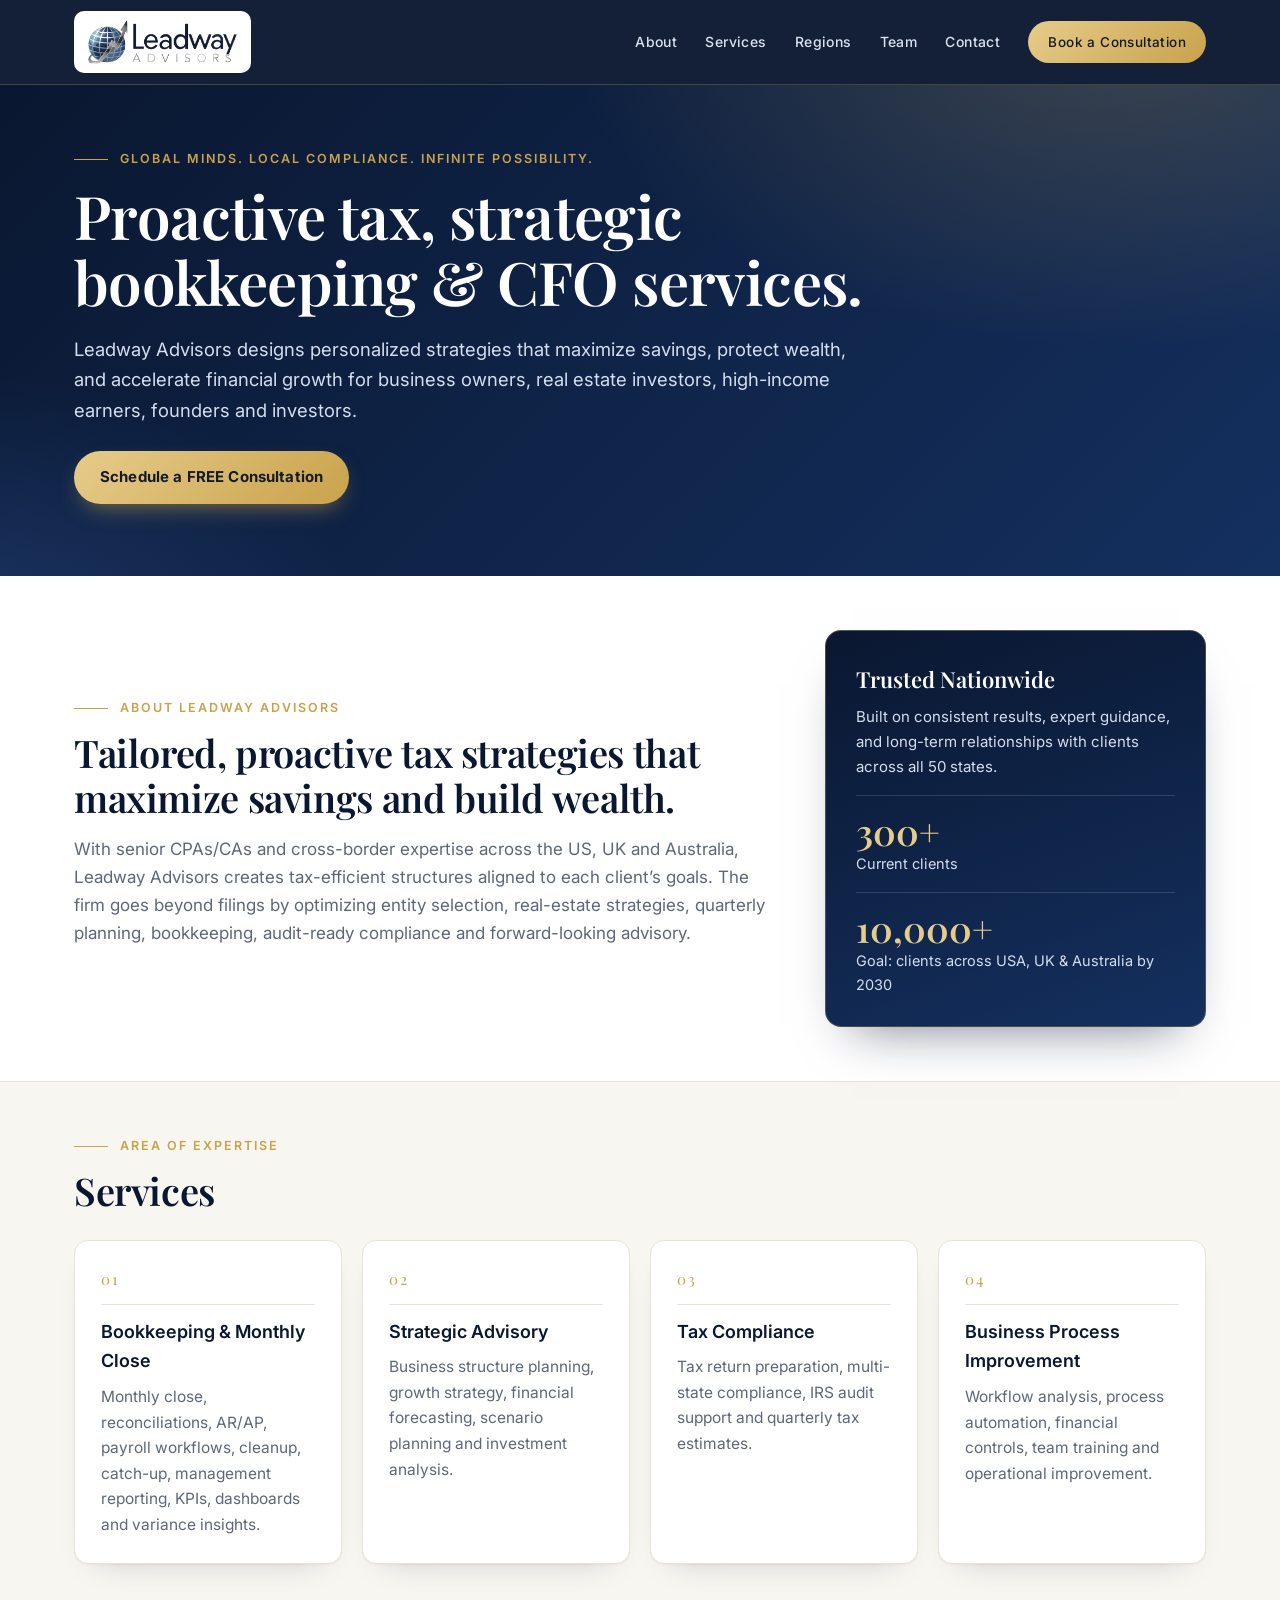
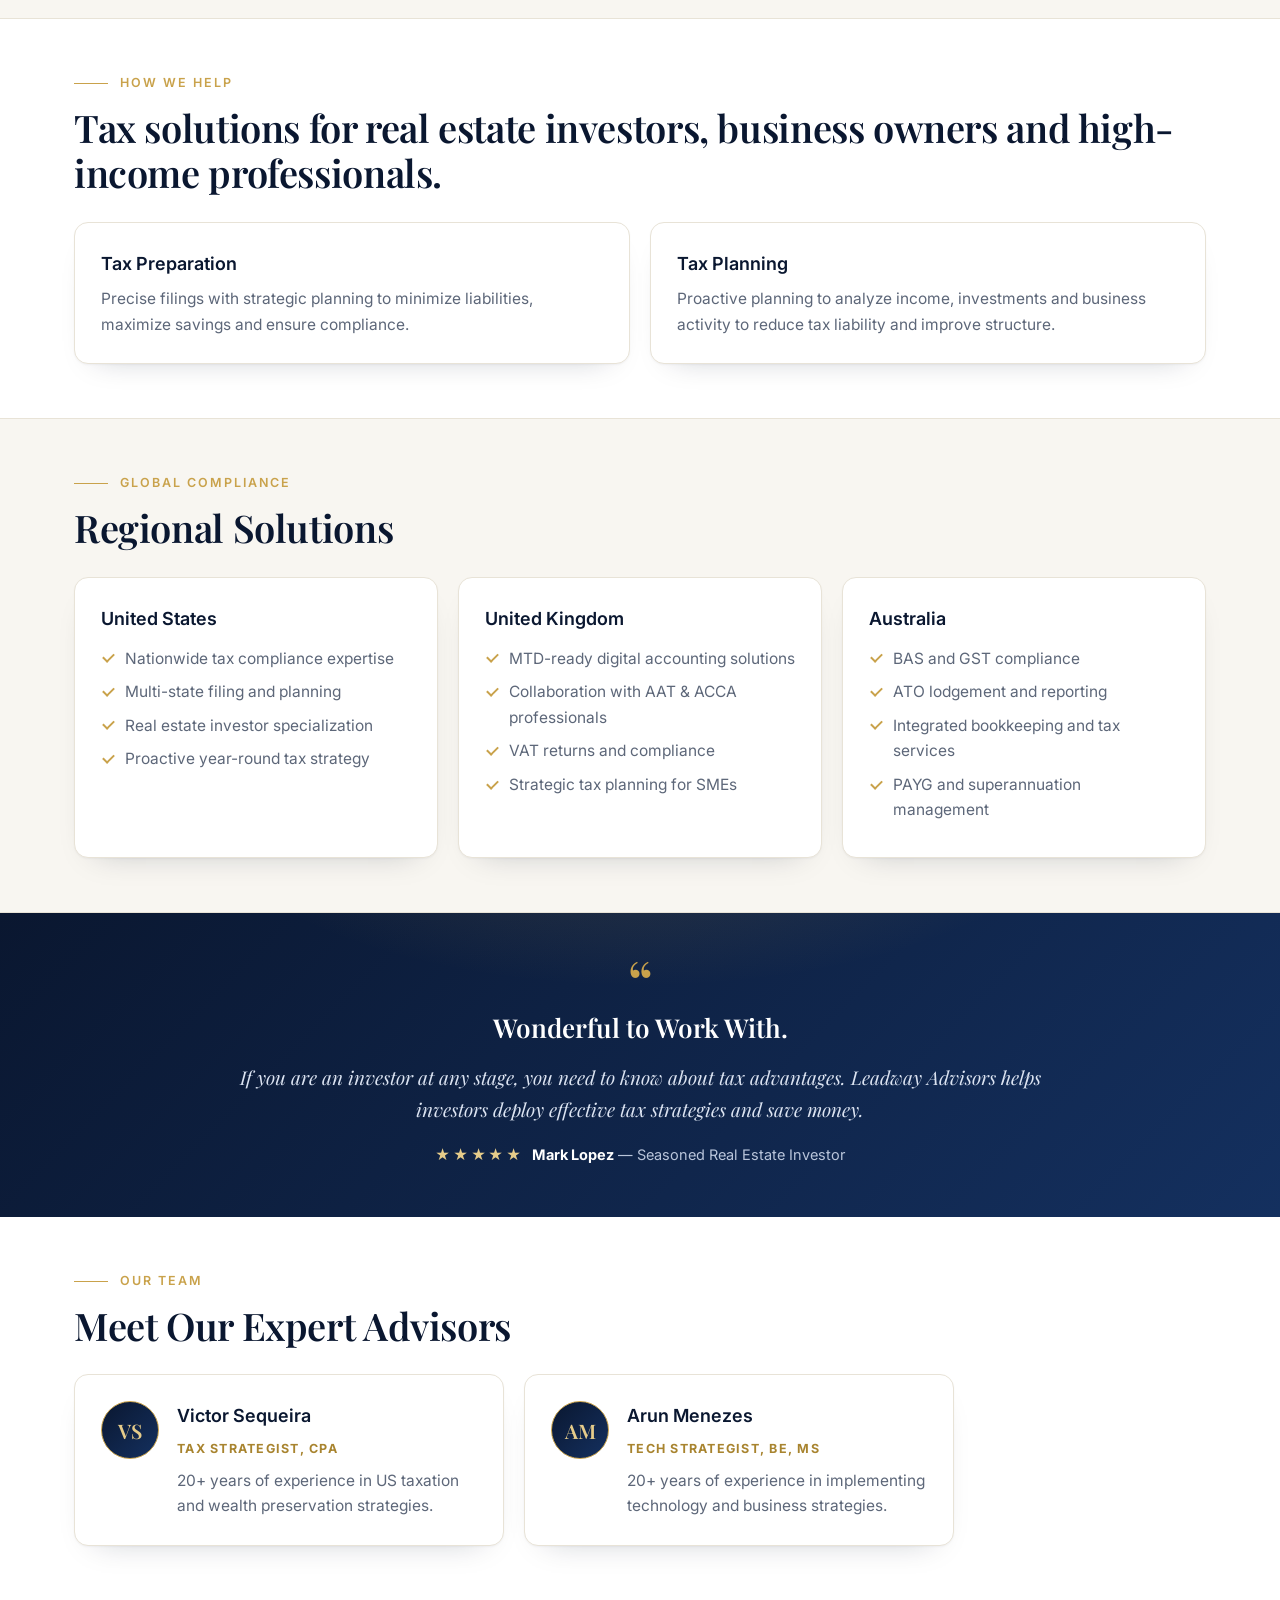
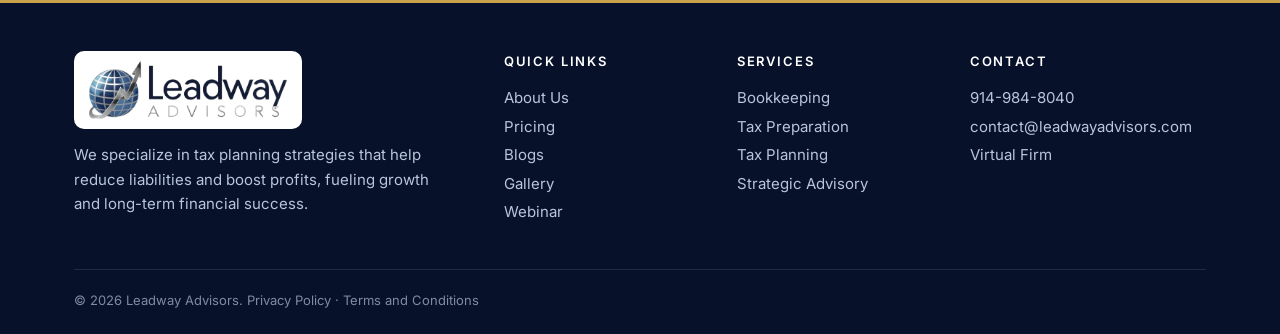
==== commit 8364bd62: "Update footer copyright year to 2026 Co-Authored-By: Claude Fable 5.2 <noreply@anthropic.com>" ====
--- a/index.html
+++ b/index.html
@@ -202,7 +202,7 @@
         <div><h3>Services</h3><p>Bookkeeping<br>Tax Preparation<br>Tax Planning<br>Strategic Advisory</p></div>
         <div><h3>Contact</h3><p><a href="tel:9149848040">914-984-8040</a><br><a href="mailto:contact@leadwayadvisors.com">contact@leadwayadvisors.com</a><br>Virtual Firm</p></div>
       </div>
-      <p class="small">© 2025 Leadway Advisors. Privacy Policy · Terms and Conditions</p>
+      <p class="small">© 2026 Leadway Advisors. Privacy Policy · Terms and Conditions</p>
     </div>
   </footer>
 </body>
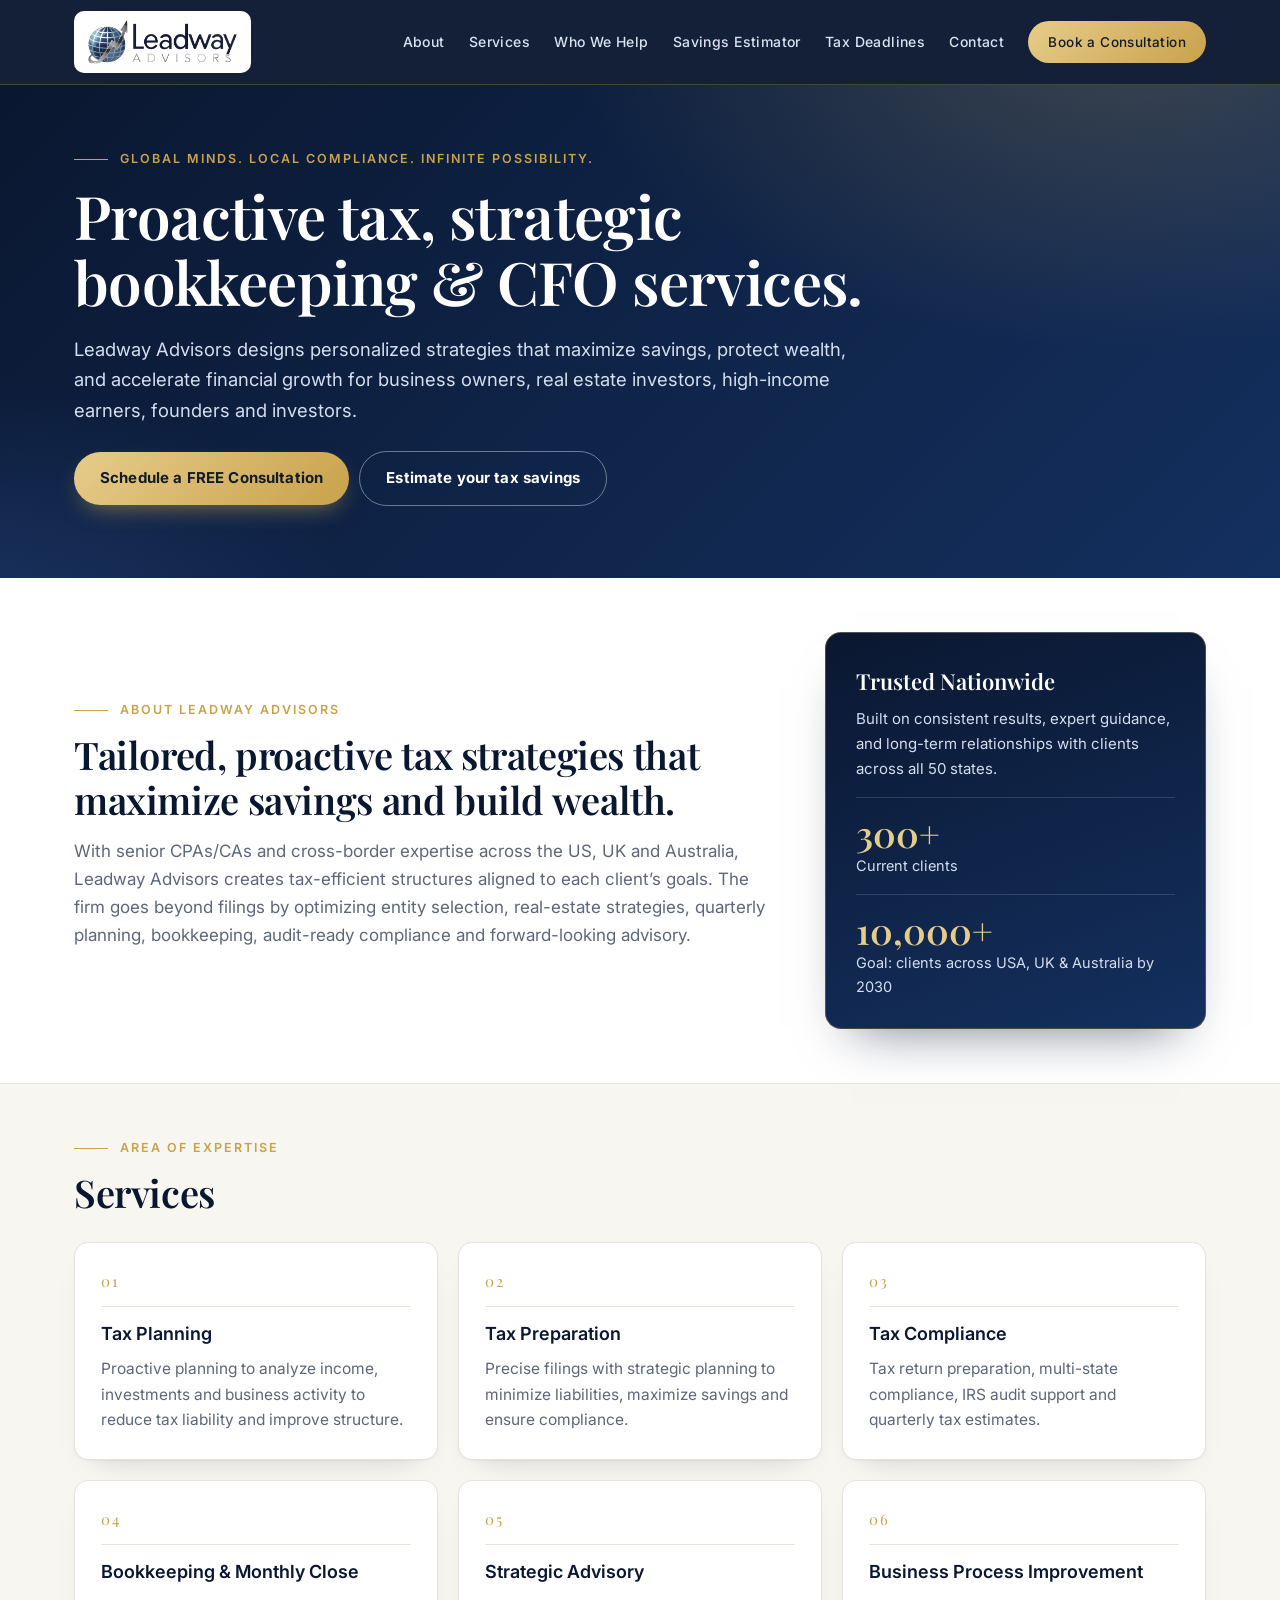
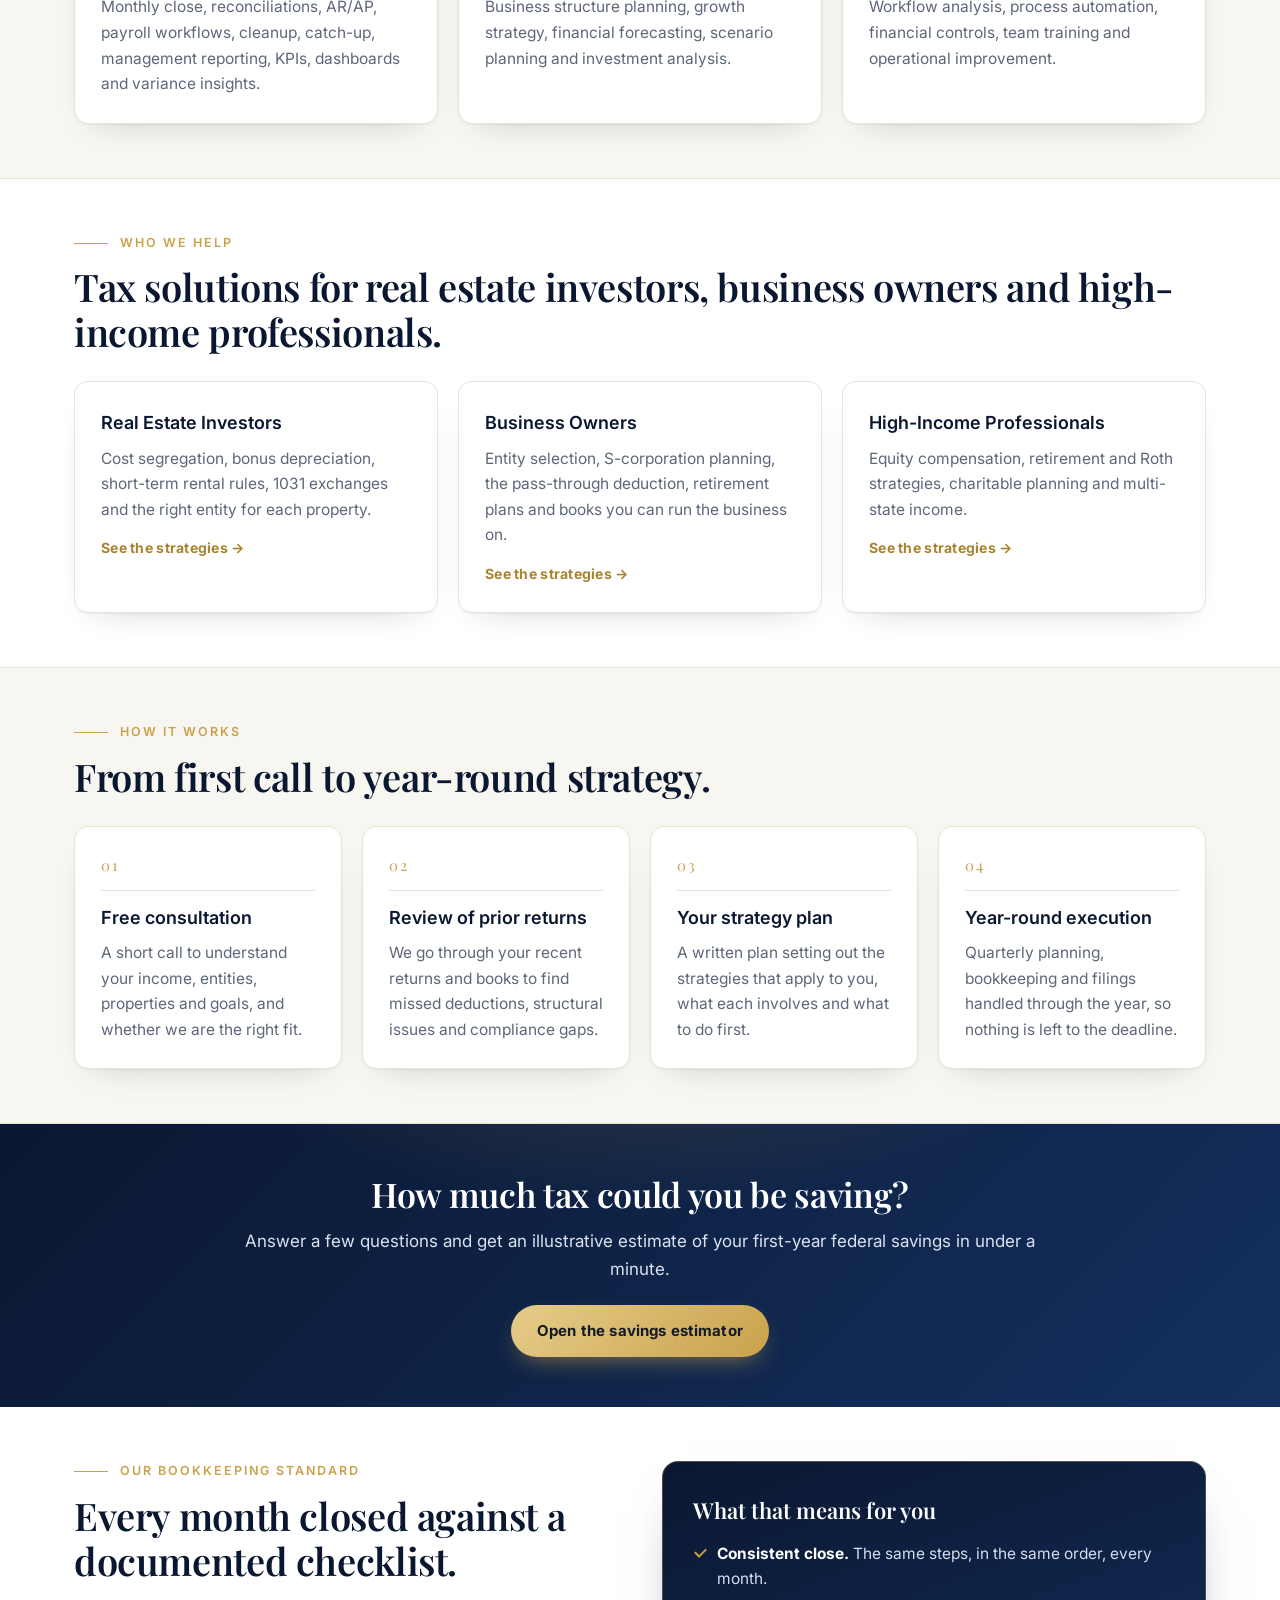
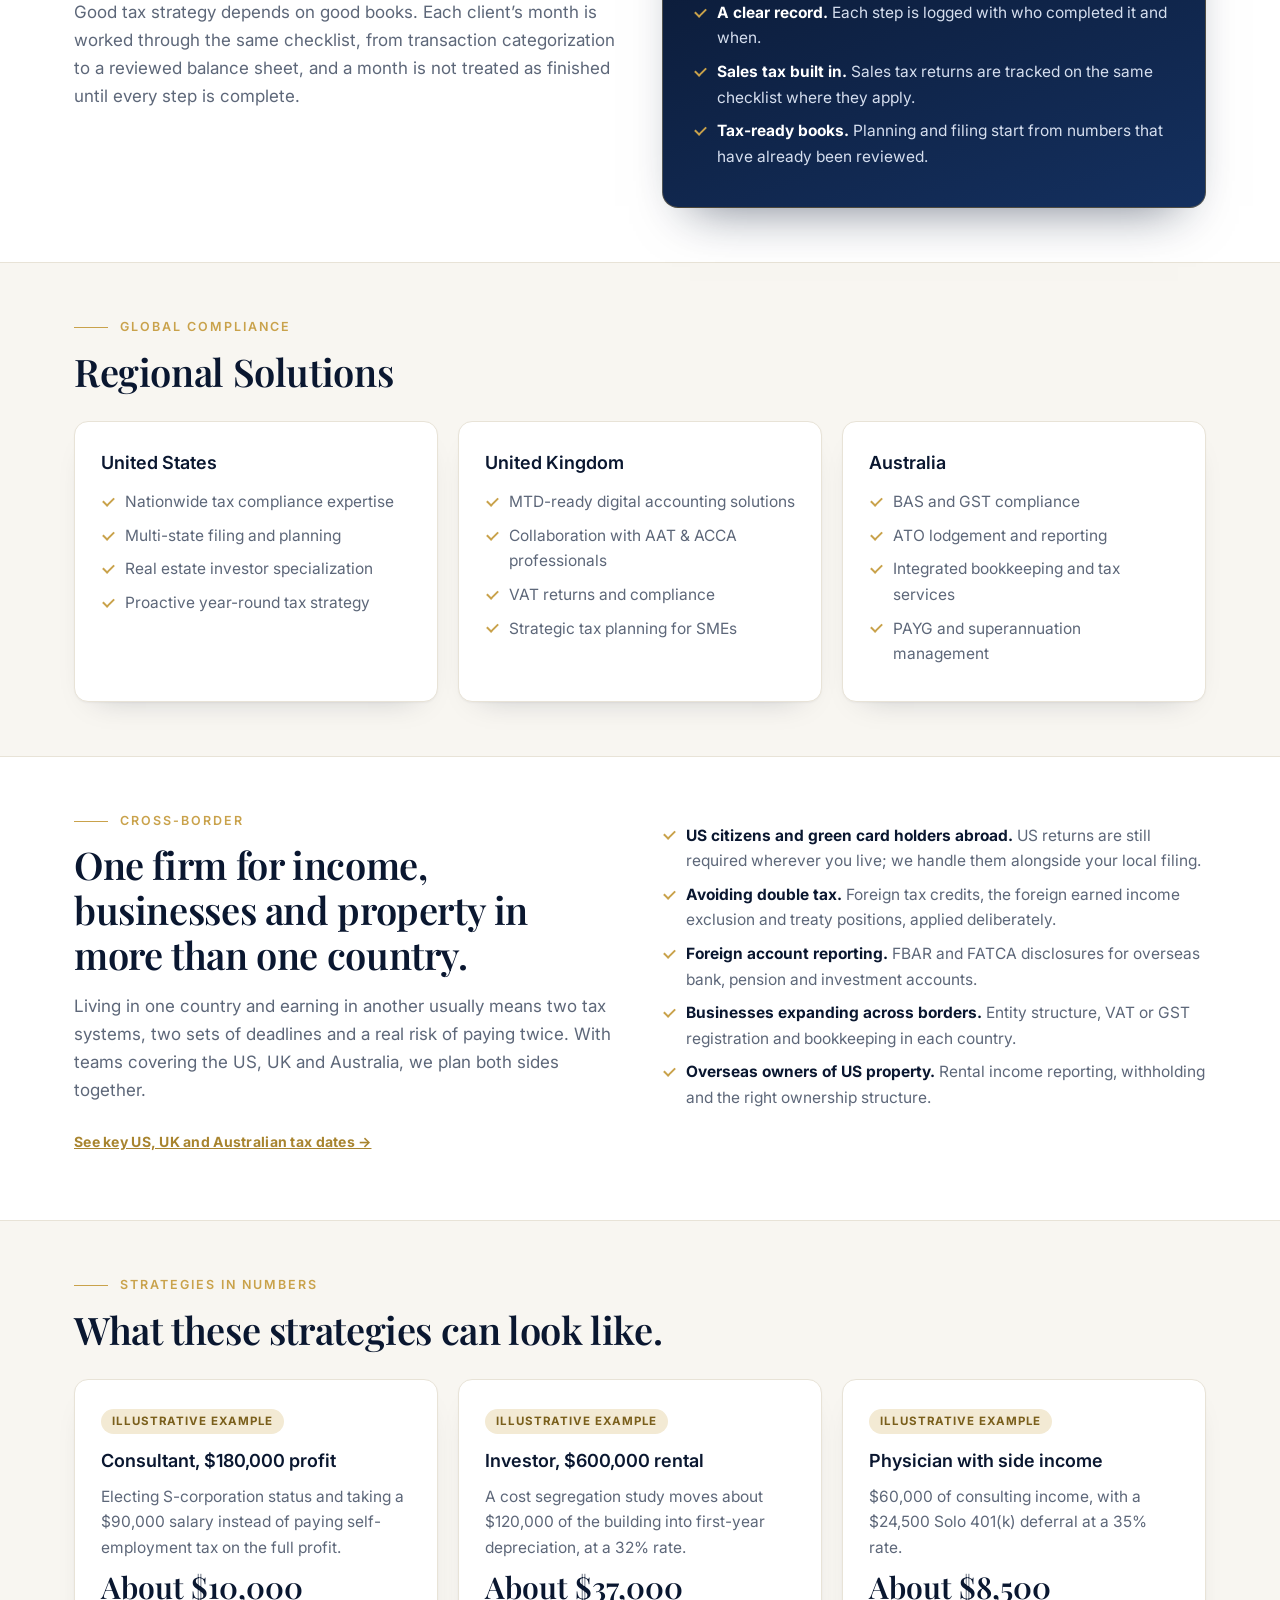
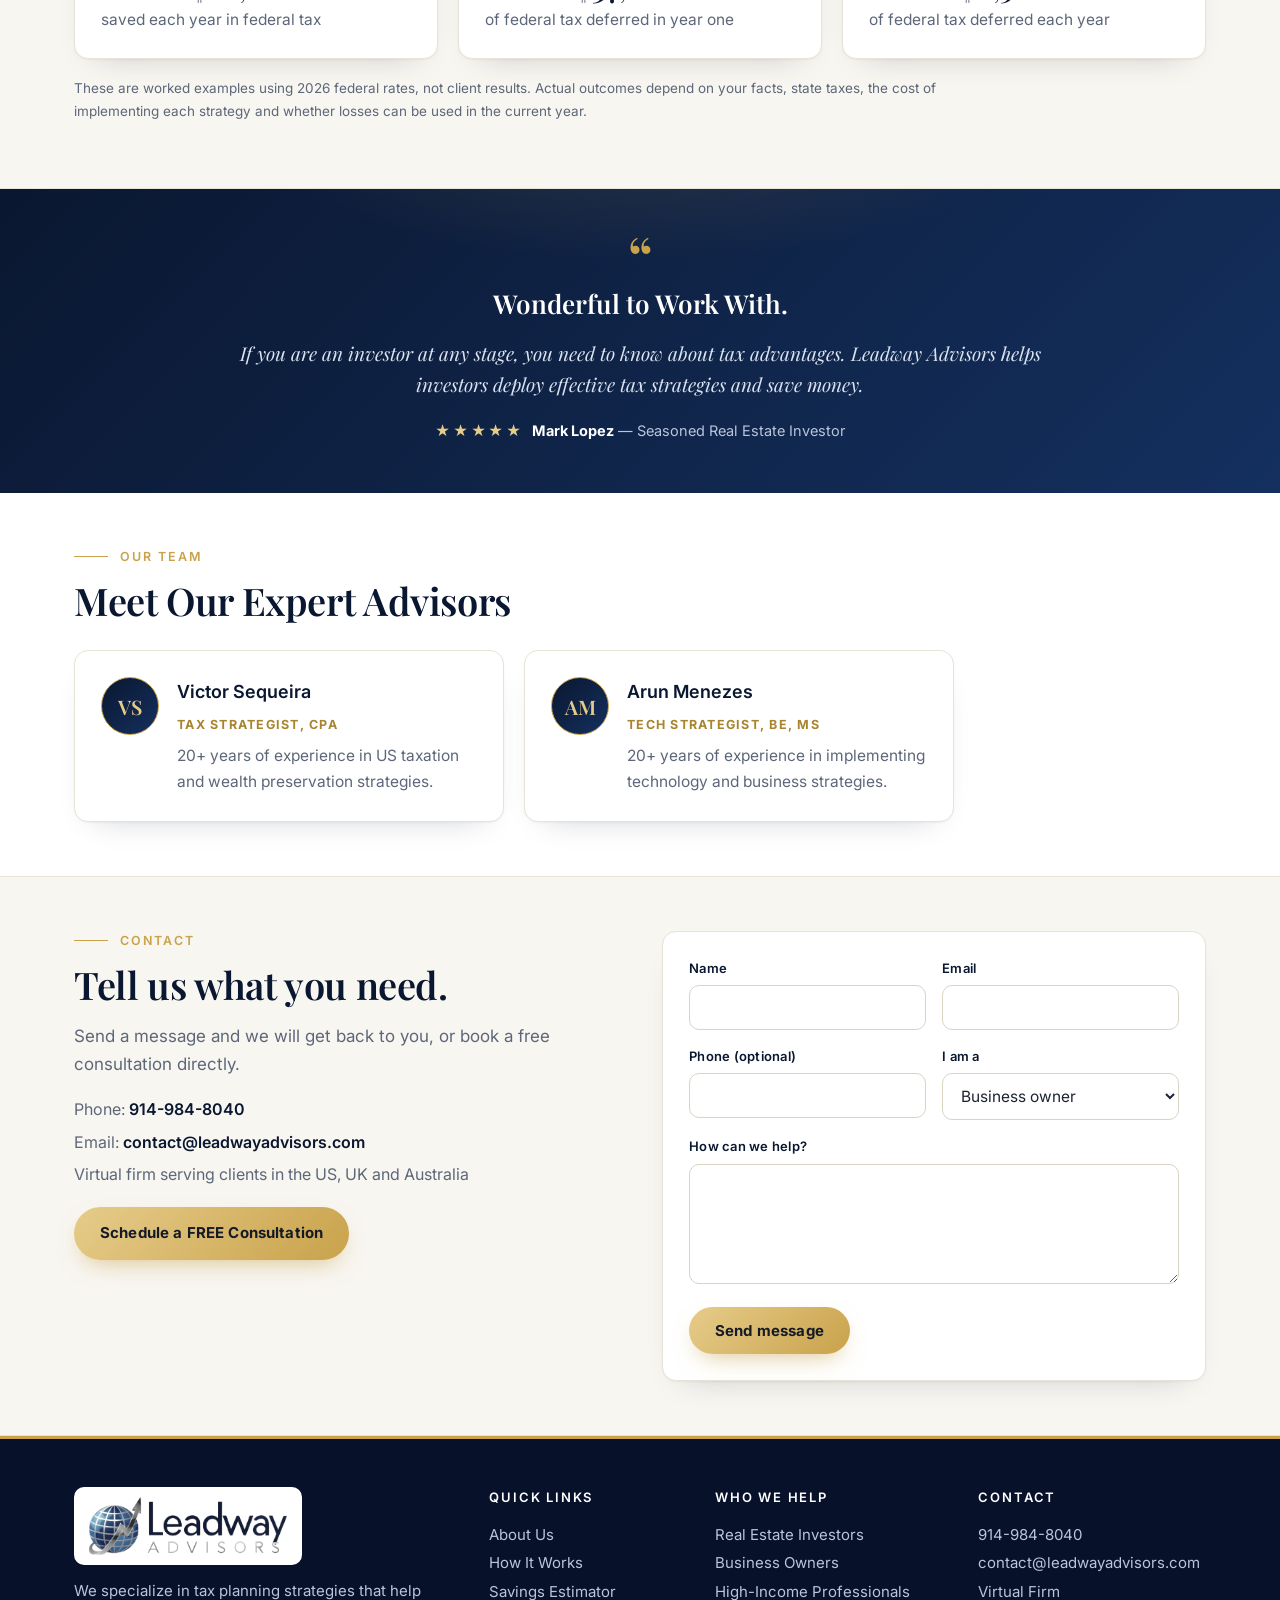
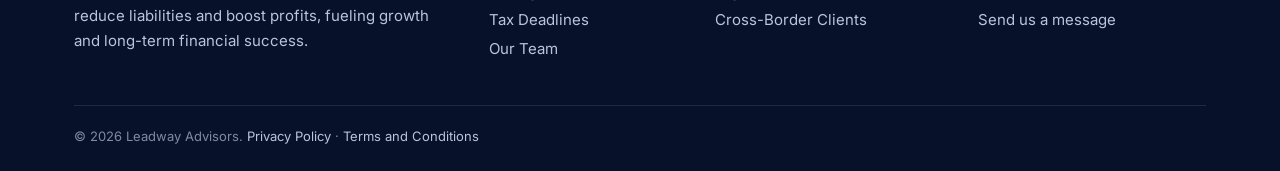
==== commit 95a7b409: "Add audience pages, savings estimator, tax deadlines and contact form - Move styles into styles.css " ====
--- a/index.html
+++ b/index.html
@@ -4,113 +4,31 @@
   <meta charset="UTF-8" />
   <meta name="viewport" content="width=device-width, initial-scale=1.0" />
   <title>Leadway Advisors | Tax, Accounting & Advisory Solutions</title>
+  <meta name="description" content="Proactive tax planning, tax preparation, bookkeeping and CFO services for business owners, real estate investors and high-income professionals across the US, UK and Australia.">
+  <link rel="canonical" href="https://leadwayadvisors.com/">
+  <meta property="og:type" content="website">
+  <meta property="og:site_name" content="Leadway Advisors">
+  <meta property="og:title" content="Leadway Advisors | Tax, Accounting & Advisory Solutions">
+  <meta property="og:description" content="Proactive tax planning, tax preparation, bookkeeping and CFO services for business owners, real estate investors and high-income professionals across the US, UK and Australia.">
+  <meta property="og:url" content="https://leadwayadvisors.com/">
+  <meta property="og:image" content="https://leadwayadvisors.com/og-image.png">
+  <meta name="twitter:card" content="summary_large_image">
+  <link rel="icon" type="image/png" href="favicon.png">
+  <link rel="apple-touch-icon" href="apple-touch-icon.png">
   <link rel="preconnect" href="https://fonts.googleapis.com">
   <link rel="preconnect" href="https://fonts.gstatic.com" crossorigin>
   <link href="https://fonts.googleapis.com/css2?family=Inter:wght@400;500;600;700&family=Playfair+Display:ital,wght@0,500;0,600;0,700;1,500&display=swap" rel="stylesheet">
-  <style>
-    :root{--navy:#0a1730;--navy2:#14305f;--gold:#c9a24b;--gold2:#e6cc8a;--ivory:#f8f6f1;--text:#1c2434;--muted:#5d6779;--line:#e8e3d7;--white:#fff;--serif:'Playfair Display',Georgia,'Times New Roman',serif;--sans:'Inter',Arial,Helvetica,sans-serif}
-    *{box-sizing:border-box}
-    html{scroll-behavior:smooth;scroll-padding-top:96px}
-    body{margin:0;font-family:var(--sans);color:var(--text);line-height:1.65;background:var(--white);-webkit-font-smoothing:antialiased}
-    .wrap{max-width:1180px;margin:0 auto;padding:0 24px}
-    a{color:inherit}
-
-    /* Top bar */
-    .topbar{position:sticky;top:0;z-index:50;background:rgba(10,23,48,.96);backdrop-filter:blur(8px);border-bottom:1px solid rgba(201,162,75,.28)}
-    nav{display:flex;align-items:center;justify-content:space-between;gap:24px;min-height:84px}
-    .logo{height:62px;width:auto;background:var(--white);border-radius:10px;padding:7px 12px;display:block}
-    .links{display:flex;align-items:center;gap:28px}
-    .links a{color:#dbe3f1;text-decoration:none;font-weight:500;font-size:14px;letter-spacing:.03em;transition:color .2s}
-    .links a:hover{color:var(--gold2)}
-    .btn{display:inline-block;background:linear-gradient(135deg,var(--gold2),var(--gold));color:#141a26;text-decoration:none;font-weight:700;font-size:15px;letter-spacing:.01em;padding:14px 26px;border-radius:999px;box-shadow:0 10px 24px -10px rgba(201,162,75,.7);transition:transform .2s,box-shadow .2s}
-    .btn:hover{transform:translateY(-2px);box-shadow:0 14px 28px -10px rgba(201,162,75,.85)}
-    .links .btn{padding:10px 20px;font-size:13.5px;color:#141a26;box-shadow:none}
-    .links .btn:hover{color:#141a26}
-
-    /* Hero */
-    header{background:radial-gradient(900px 520px at 88% -12%,rgba(201,162,75,.24),transparent 62%),radial-gradient(700px 420px at -5% 110%,rgba(64,112,196,.28),transparent 60%),linear-gradient(135deg,var(--navy),var(--navy2));color:var(--white);padding:64px 0 72px}
-    .hero{max-width:900px}
-    .eyebrow{display:flex;align-items:center;gap:12px;color:var(--gold);text-transform:uppercase;letter-spacing:.16em;font-weight:600;font-size:12.5px;margin-bottom:12px}
-    .eyebrow::before{content:"";width:34px;height:1px;background:var(--gold);flex:none}
-    h1,h2{font-family:var(--serif);font-weight:600;letter-spacing:-.01em}
-    h1{font-size:clamp(34px,4.8vw,60px);line-height:1.1;margin:0 0 20px}
-    h2{font-size:clamp(26px,3vw,38px);line-height:1.18;margin:0 0 14px;color:var(--navy)}
-    h3{margin:0 0 8px;color:var(--navy);font-size:18px;font-weight:600}
-    p{margin:0 0 12px}
-    .hero p{font-size:18.5px;max-width:780px;color:#d5deee;margin-bottom:26px}
-
-    /* Sections */
-    section{padding:54px 0}
-    .tint{background:var(--ivory);border-top:1px solid var(--line);border-bottom:1px solid var(--line)}
-    .lead{color:var(--muted);font-size:17px}
-    .grid{display:grid;gap:20px;margin-top:26px}
-    .g4{grid-template-columns:repeat(4,1fr)}.g3{grid-template-columns:repeat(3,1fr)}.g2{grid-template-columns:repeat(2,1fr)}
-    .card{background:var(--white);border:1px solid var(--line);border-radius:14px;padding:26px;box-shadow:0 1px 2px rgba(10,23,48,.04),0 14px 32px -22px rgba(10,23,48,.28);transition:transform .25s,border-color .25s,box-shadow .25s}
-    .card:hover{transform:translateY(-4px);border-color:var(--gold);box-shadow:0 1px 2px rgba(10,23,48,.04),0 22px 40px -22px rgba(10,23,48,.38)}
-    .card p{color:var(--muted);font-size:15.5px;margin:0}
-    .numbered{counter-reset:n}
-    .numbered .card::before{counter-increment:n;content:"0" counter(n);display:block;font-family:var(--serif);color:var(--gold);font-size:15px;letter-spacing:.14em;margin-bottom:12px;padding-bottom:12px;border-bottom:1px solid var(--line)}
-
-    /* About */
-    .intro{display:grid;grid-template-columns:1.3fr .7fr;gap:44px;align-items:center}
-    .panel{background:linear-gradient(160deg,var(--navy),var(--navy2));color:#d5deee;border-radius:16px;padding:30px;border:1px solid rgba(201,162,75,.35);box-shadow:0 26px 50px -28px rgba(10,23,48,.6)}
-    .panel h3{color:var(--white);font-family:var(--serif);font-size:22px}
-    .panel p{font-size:15px}
-    .stat{border-top:1px solid rgba(255,255,255,.14);padding-top:16px;margin-top:16px;font-size:14.5px}
-    .stat strong{display:block;font-family:var(--serif);font-size:36px;line-height:1.1;color:var(--gold2);font-weight:600}
-
-    /* Lists */
-    .card ul{list-style:none;padding:0;margin:12px 0 0}
-    .card li{position:relative;padding-left:24px;margin-bottom:8px;color:var(--muted);font-size:15.5px}
-    .card li::before{content:"";position:absolute;left:2px;top:.5em;width:9px;height:5px;border-left:2px solid var(--gold);border-bottom:2px solid var(--gold);transform:rotate(-45deg)}
-
-    /* Testimonial */
-    .quote{background:radial-gradient(700px 300px at 50% -40%,rgba(201,162,75,.2),transparent 65%),linear-gradient(135deg,var(--navy),var(--navy2));color:var(--white);text-align:center;padding:50px 0}
-    .quote .wrap{max-width:860px}
-    .quote .mark{font-family:var(--serif);font-size:64px;line-height:.6;color:var(--gold);display:block;margin-bottom:6px}
-    .quote h3{color:var(--white);font-family:var(--serif);font-size:26px;font-weight:600;margin-bottom:12px}
-    .quote p{font-family:var(--serif);font-style:italic;font-size:19px;color:#dbe3f1;margin-bottom:18px}
-    .quote .who{font-family:var(--sans);font-style:normal;font-size:14.5px;color:#b9c5db;margin:0}
-    .quote .who strong{color:var(--white)}
-    .stars{color:var(--gold2);letter-spacing:.2em;margin-right:8px}
-
-    /* Team */
-    .team{max-width:880px}
-    .member{display:flex;gap:18px;align-items:flex-start}
-    .avatar{flex:none;width:58px;height:58px;border-radius:50%;background:linear-gradient(135deg,var(--navy),var(--navy2));color:var(--gold2);font-family:var(--serif);font-size:20px;font-weight:600;display:flex;align-items:center;justify-content:center;border:1px solid var(--gold)}
-    .card .role{color:#a8842f;font-size:12.5px;font-weight:700;letter-spacing:.1em;text-transform:uppercase;margin-bottom:8px !important}
-
-    /* Footer */
-    .footer{background:#07112a;color:#b9c5db;padding:48px 0 22px;border-top:3px solid var(--gold);font-size:15px}
-    .footer h3{color:var(--white);font-size:13px;letter-spacing:.14em;text-transform:uppercase;margin-bottom:12px}
-    .footer a{color:#b9c5db;text-decoration:none}.footer a:hover{color:var(--gold2)}
-    .footer p{line-height:1.9}
-    .cols{display:grid;grid-template-columns:2fr 1fr 1fr 1.2fr;gap:36px}
-    .cols > div:first-child p{line-height:1.65;max-width:360px;margin-top:14px}
-    .small{font-size:13px;color:#7f8ba3;border-top:1px solid rgba(255,255,255,.1);margin:30px 0 0;padding-top:18px}
-
-    @media(max-width:1000px){.g4{grid-template-columns:repeat(2,1fr)}}
-    @media(max-width:900px){
-      html{scroll-padding-top:16px}
-      .topbar{position:static}
-      nav{flex-direction:column;align-items:flex-start;gap:12px;padding:14px 0}
-      .links{gap:18px;flex-wrap:wrap}
-      header{padding:44px 0 50px}
-      section{padding:40px 0}
-      .quote{padding:40px 0}
-      .intro,.g3,.g2,.cols{grid-template-columns:1fr}
-      .intro{gap:26px}
-      .hero p{font-size:17px}
-    }
-    @media(max-width:600px){.g4{grid-template-columns:1fr}.links .btn{display:none}}
-  </style>
+  <link rel="stylesheet" href="styles.css">
+  <script type="application/ld+json">
+  {"@context":"https://schema.org","@type":"AccountingService","name":"Leadway Advisors","url":"https://leadwayadvisors.com/","logo":"https://leadwayadvisors.com/leadway-logo-mark.png","image":"https://leadwayadvisors.com/og-image.png","telephone":"+1-914-984-8040","email":"contact@leadwayadvisors.com","description":"Proactive tax planning, tax preparation, bookkeeping and CFO services for business owners, real estate investors and high-income professionals.","areaServed":["US","GB","AU"]}
+  </script>
 </head>
 <body>
   <div class="topbar" id="home">
     <div class="wrap">
       <nav>
-        <a href="#home"><img class="logo" src="leadway-logo-mark.png" alt="Leadway Advisors logo"></a>
-        <div class="links"><a href="#about">About</a><a href="#services">Services</a><a href="#regions">Regions</a><a href="#team">Team</a><a href="#contact">Contact</a><a class="btn" href="https://calendly.com/contact-leadwayadvisors" target="_blank" rel="noopener">Book a Consultation</a></div>
+        <a href="index.html"><img class="logo" src="leadway-logo-mark.png" alt="Leadway Advisors logo"></a>
+        <div class="links"><a href="index.html#about">About</a><a href="index.html#services">Services</a><a href="index.html#who-we-help">Who We Help</a><a href="tax-savings-estimator.html">Savings Estimator</a><a href="tax-deadlines.html">Tax Deadlines</a><a href="index.html#contact">Contact</a><a class="btn" href="https://calendly.com/contact-leadwayadvisors" target="_blank" rel="noopener">Book a Consultation</a></div>
       </nav>
     </div>
   </div>
@@ -121,7 +39,7 @@
         <div class="eyebrow">Global Minds. Local Compliance. Infinite Possibility.</div>
         <h1>Proactive tax, strategic bookkeeping &amp; CFO services.</h1>
         <p>Leadway Advisors designs personalized strategies that maximize savings, protect wealth, and accelerate financial growth for business owners, real estate investors, high-income earners, founders and investors.</p>
-        <a class="btn" href="https://calendly.com/contact-leadwayadvisors" target="_blank" rel="noopener">Schedule a FREE Consultation</a>
+        <a class="btn" href="https://calendly.com/contact-leadwayadvisors" target="_blank" rel="noopener">Schedule a FREE Consultation</a><a class="btn ghost" href="tax-savings-estimator.html">Estimate your tax savings</a>
       </div>
     </div>
   </header>
@@ -145,21 +63,63 @@
   <section id="services" class="tint">
     <div class="wrap">
       <div class="eyebrow">Area of Expertise</div><h2>Services</h2>
-      <div class="grid g4 numbered">
+      <div class="grid g3 numbered">
+        <div class="card"><h3>Tax Planning</h3><p>Proactive planning to analyze income, investments and business activity to reduce tax liability and improve structure.</p></div>
+        <div class="card"><h3>Tax Preparation</h3><p>Precise filings with strategic planning to minimize liabilities, maximize savings and ensure compliance.</p></div>
+        <div class="card"><h3>Tax Compliance</h3><p>Tax return preparation, multi-state compliance, IRS audit support and quarterly tax estimates.</p></div>
         <div class="card"><h3>Bookkeeping &amp; Monthly Close</h3><p>Monthly close, reconciliations, AR/AP, payroll workflows, cleanup, catch-up, management reporting, KPIs, dashboards and variance insights.</p></div>
         <div class="card"><h3>Strategic Advisory</h3><p>Business structure planning, growth strategy, financial forecasting, scenario planning and investment analysis.</p></div>
-        <div class="card"><h3>Tax Compliance</h3><p>Tax return preparation, multi-state compliance, IRS audit support and quarterly tax estimates.</p></div>
         <div class="card"><h3>Business Process Improvement</h3><p>Workflow analysis, process automation, financial controls, team training and operational improvement.</p></div>
       </div>
     </div>
   </section>
 
-  <section>
-    <div class="wrap">
-      <div class="eyebrow">How We Help</div><h2>Tax solutions for real estate investors, business owners and high-income professionals.</h2>
-      <div class="grid g2">
-        <div class="card"><h3>Tax Preparation</h3><p>Precise filings with strategic planning to minimize liabilities, maximize savings and ensure compliance.</p></div>
-        <div class="card"><h3>Tax Planning</h3><p>Proactive planning to analyze income, investments and business activity to reduce tax liability and improve structure.</p></div>
+  <section id="who-we-help">
+    <div class="wrap">
+      <div class="eyebrow">Who We Help</div><h2>Tax solutions for real estate investors, business owners and high-income professionals.</h2>
+      <div class="grid g3">
+        <a class="card" href="real-estate-investors.html"><h3>Real Estate Investors</h3><p>Cost segregation, bonus depreciation, short-term rental rules, 1031 exchanges and the right entity for each property.</p><span class="more">See the strategies →</span></a>
+        <a class="card" href="business-owners.html"><h3>Business Owners</h3><p>Entity selection, S-corporation planning, the pass-through deduction, retirement plans and books you can run the business on.</p><span class="more">See the strategies →</span></a>
+        <a class="card" href="high-income-professionals.html"><h3>High-Income Professionals</h3><p>Equity compensation, retirement and Roth strategies, charitable planning and multi-state income.</p><span class="more">See the strategies →</span></a>
+      </div>
+    </div>
+  </section>
+
+  <section id="how-it-works" class="tint">
+    <div class="wrap">
+      <div class="eyebrow">How It Works</div><h2>From first call to year-round strategy.</h2>
+      <div class="grid g4 numbered">
+        <div class="card"><h3>Free consultation</h3><p>A short call to understand your income, entities, properties and goals, and whether we are the right fit.</p></div>
+        <div class="card"><h3>Review of prior returns</h3><p>We go through your recent returns and books to find missed deductions, structural issues and compliance gaps.</p></div>
+        <div class="card"><h3>Your strategy plan</h3><p>A written plan setting out the strategies that apply to you, what each involves and what to do first.</p></div>
+        <div class="card"><h3>Year-round execution</h3><p>Quarterly planning, bookkeeping and filings handled through the year, so nothing is left to the deadline.</p></div>
+      </div>
+    </div>
+  </section>
+
+  <div class="quote">
+    <div class="wrap">
+      <h2>How much tax could you be saving?</h2>
+      <p class="plain">Answer a few questions and get an illustrative estimate of your first-year federal savings in under a minute.</p>
+      <a class="btn" href="tax-savings-estimator.html">Open the savings estimator</a>
+    </div>
+  </div>
+
+  <section id="monthly-close">
+    <div class="wrap split">
+      <div>
+        <div class="eyebrow">Our Bookkeeping Standard</div>
+        <h2>Every month closed against a documented checklist.</h2>
+        <p class="lead">Good tax strategy depends on good books. Each client’s month is worked through the same checklist, from transaction categorization to a reviewed balance sheet, and a month is not treated as finished until every step is complete.</p>
+      </div>
+      <div class="panel">
+        <h3>What that means for you</h3>
+        <ul class="ticks">
+          <li><strong>Consistent close.</strong> The same steps, in the same order, every month.</li>
+          <li><strong>A clear record.</strong> Each step is logged with who completed it and when.</li>
+          <li><strong>Sales tax built in.</strong> Sales tax returns are tracked on the same checklist where they apply.</li>
+          <li><strong>Tax-ready books.</strong> Planning and filing start from numbers that have already been reviewed.</li>
+        </ul>
       </div>
     </div>
   </section>
@@ -175,6 +135,38 @@
     </div>
   </section>
 
+  <section id="cross-border">
+    <div class="wrap split">
+      <div>
+        <div class="eyebrow">Cross-Border</div>
+        <h2>One firm for income, businesses and property in more than one country.</h2>
+        <p class="lead">Living in one country and earning in another usually means two tax systems, two sets of deadlines and a real risk of paying twice. With teams covering the US, UK and Australia, we plan both sides together.</p>
+        <p><a class="more" href="tax-deadlines.html">See key US, UK and Australian tax dates →</a></p>
+      </div>
+      <div>
+        <ul class="ticks">
+          <li><strong>US citizens and green card holders abroad.</strong> US returns are still required wherever you live; we handle them alongside your local filing.</li>
+          <li><strong>Avoiding double tax.</strong> Foreign tax credits, the foreign earned income exclusion and treaty positions, applied deliberately.</li>
+          <li><strong>Foreign account reporting.</strong> FBAR and FATCA disclosures for overseas bank, pension and investment accounts.</li>
+          <li><strong>Businesses expanding across borders.</strong> Entity structure, VAT or GST registration and bookkeeping in each country.</li>
+          <li><strong>Overseas owners of US property.</strong> Rental income reporting, withholding and the right ownership structure.</li>
+        </ul>
+      </div>
+    </div>
+  </section>
+
+  <section id="examples" class="tint">
+    <div class="wrap">
+      <div class="eyebrow">Strategies in Numbers</div><h2>What these strategies can look like.</h2>
+      <div class="grid g3">
+        <div class="card"><span class="tag">Illustrative example</span><h3>Consultant, $180,000 profit</h3><p>Electing S-corporation status and taking a $90,000 salary instead of paying self-employment tax on the full profit.</p><p class="figure">About $10,000</p><p>saved each year in federal tax</p></div>
+        <div class="card"><span class="tag">Illustrative example</span><h3>Investor, $600,000 rental</h3><p>A cost segregation study moves about $120,000 of the building into first-year depreciation, at a 32% rate.</p><p class="figure">About $37,000</p><p>of federal tax deferred in year one</p></div>
+        <div class="card"><span class="tag">Illustrative example</span><h3>Physician with side income</h3><p>$60,000 of consulting income, with a $24,500 Solo 401(k) deferral at a 35% rate.</p><p class="figure">About $8,500</p><p>of federal tax deferred each year</p></div>
+      </div>
+      <p class="note">These are worked examples using 2026 federal rates, not client results. Actual outcomes depend on your facts, state taxes, the cost of implementing each strategy and whether losses can be used in the current year.</p>
+    </div>
+  </section>
+
   <div class="quote">
     <div class="wrap">
       <span class="mark">“</span>
@@ -194,15 +186,41 @@
     </div>
   </section>
 
-  <footer id="contact" class="footer">
+  <section id="contact" class="tint">
+    <div class="wrap split">
+      <div>
+        <div class="eyebrow">Contact</div>
+        <h2>Tell us what you need.</h2>
+        <p class="lead">Send a message and we will get back to you, or book a free consultation directly.</p>
+        <div class="contact-lines" style="margin-top:18px">
+          <p>Phone: <a href="tel:9149848040">914-984-8040</a></p>
+          <p>Email: <a href="mailto:contact@leadwayadvisors.com">contact@leadwayadvisors.com</a></p>
+          <p>Virtual firm serving clients in the US, UK and Australia</p>
+        </div>
+        <p style="margin-top:20px"><a class="btn" href="https://calendly.com/contact-leadwayadvisors" target="_blank" rel="noopener">Schedule a FREE Consultation</a></p>
+      </div>
+      <form class="card form" name="contact" method="POST" action="/thank-you.html" data-netlify="true" netlify-honeypot="bot-field">
+        <input type="hidden" name="form-name" value="contact">
+        <p class="hp"><label>Leave this field empty <input name="bot-field" tabindex="-1" autocomplete="off"></label></p>
+        <div><label for="c-name">Name</label><input id="c-name" type="text" name="name" autocomplete="name" required></div>
+        <div><label for="c-email">Email</label><input id="c-email" type="email" name="email" autocomplete="email" required></div>
+        <div><label for="c-phone">Phone (optional)</label><input id="c-phone" type="tel" name="phone" autocomplete="tel"></div>
+        <div><label for="c-type">I am a</label><select id="c-type" name="client-type"><option>Business owner</option><option>Real estate investor</option><option>High-income professional</option><option>Cross-border client</option><option>Other</option></select></div>
+        <div class="full"><label for="c-msg">How can we help?</label><textarea id="c-msg" name="message" required></textarea></div>
+        <div class="full"><button class="btn" type="submit">Send message</button></div>
+      </form>
+    </div>
+  </section>
+
+  <footer class="footer">
     <div class="wrap">
       <div class="cols">
-        <div><img class="logo" src="leadway-logo-mark.png" alt="Leadway Advisors logo" style="height:78px"><p>We specialize in tax planning strategies that help reduce liabilities and boost profits, fueling growth and long-term financial success.</p></div>
-        <div><h3>Quick Links</h3><p>About Us<br>Pricing<br>Blogs<br>Gallery<br>Webinar</p></div>
-        <div><h3>Services</h3><p>Bookkeeping<br>Tax Preparation<br>Tax Planning<br>Strategic Advisory</p></div>
-        <div><h3>Contact</h3><p><a href="tel:9149848040">914-984-8040</a><br><a href="mailto:contact@leadwayadvisors.com">contact@leadwayadvisors.com</a><br>Virtual Firm</p></div>
-      </div>
-      <p class="small">© 2026 Leadway Advisors. Privacy Policy · Terms and Conditions</p>
+        <div><img class="logo" src="leadway-logo-mark.png" alt="Leadway Advisors logo"><p>We specialize in tax planning strategies that help reduce liabilities and boost profits, fueling growth and long-term financial success.</p></div>
+        <div><h3>Quick Links</h3><p><a href="index.html#about">About Us</a><br><a href="index.html#how-it-works">How It Works</a><br><a href="tax-savings-estimator.html">Savings Estimator</a><br><a href="tax-deadlines.html">Tax Deadlines</a><br><a href="index.html#team">Our Team</a></p></div>
+        <div><h3>Who We Help</h3><p><a href="real-estate-investors.html">Real Estate Investors</a><br><a href="business-owners.html">Business Owners</a><br><a href="high-income-professionals.html">High-Income Professionals</a><br><a href="index.html#cross-border">Cross-Border Clients</a></p></div>
+        <div><h3>Contact</h3><p><a href="tel:9149848040">914-984-8040</a><br><a href="mailto:contact@leadwayadvisors.com">contact@leadwayadvisors.com</a><br>Virtual Firm<br><a href="index.html#contact">Send us a message</a></p></div>
+      </div>
+      <p class="small">© 2026 Leadway Advisors. <a href="privacy.html">Privacy Policy</a> · <a href="terms.html">Terms and Conditions</a></p>
     </div>
   </footer>
 </body>
--- a/styles.css
+++ b/styles.css
@@ -0,0 +1,152 @@
+:root{--navy:#0a1730;--navy2:#14305f;--gold:#c9a24b;--gold2:#e6cc8a;--golddk:#a8842f;--ivory:#f8f6f1;--text:#1c2434;--muted:#5d6779;--line:#e8e3d7;--white:#fff;--serif:'Playfair Display',Georgia,'Times New Roman',serif;--sans:'Inter',Arial,Helvetica,sans-serif}
+*{box-sizing:border-box}
+html{scroll-behavior:smooth;scroll-padding-top:96px}
+body{margin:0;font-family:var(--sans);color:var(--text);line-height:1.65;background:var(--white);-webkit-font-smoothing:antialiased}
+.wrap{max-width:1180px;margin:0 auto;padding:0 24px}
+a{color:inherit}
+
+/* Top bar */
+.topbar{position:sticky;top:0;z-index:50;background:rgba(10,23,48,.96);backdrop-filter:blur(8px);border-bottom:1px solid rgba(201,162,75,.28)}
+nav{display:flex;align-items:center;justify-content:space-between;gap:24px;min-height:84px}
+.logo{height:62px;width:auto;background:var(--white);border-radius:10px;padding:7px 12px;display:block}
+.links{display:flex;align-items:center;gap:24px}
+.links a{color:#dbe3f1;text-decoration:none;font-weight:500;font-size:14px;letter-spacing:.03em;transition:color .2s;white-space:nowrap}
+.links a:hover{color:var(--gold2)}
+.btn{display:inline-block;background:linear-gradient(135deg,var(--gold2),var(--gold));color:#141a26;text-decoration:none;font-family:var(--sans);font-weight:700;font-size:15px;letter-spacing:.01em;padding:14px 26px;border:0;border-radius:999px;cursor:pointer;box-shadow:0 10px 24px -10px rgba(201,162,75,.7);transition:transform .2s,box-shadow .2s}
+.btn:hover{transform:translateY(-2px);box-shadow:0 14px 28px -10px rgba(201,162,75,.85)}
+.links .btn{padding:10px 20px;font-size:13.5px;color:#141a26;box-shadow:none}
+.links .btn:hover{color:#141a26}
+.btn.ghost{background:transparent;color:var(--white);border:1px solid rgba(255,255,255,.4);box-shadow:none;margin-left:10px}
+.btn.ghost:hover{border-color:var(--gold2);color:var(--gold2);box-shadow:none}
+
+/* Hero */
+header{background:radial-gradient(900px 520px at 88% -12%,rgba(201,162,75,.24),transparent 62%),radial-gradient(700px 420px at -5% 110%,rgba(64,112,196,.28),transparent 60%),linear-gradient(135deg,var(--navy),var(--navy2));color:var(--white);padding:64px 0 72px}
+header.page{padding:46px 0 50px}
+.hero{max-width:900px}
+.eyebrow{display:flex;align-items:center;gap:12px;color:var(--gold);text-transform:uppercase;letter-spacing:.16em;font-weight:600;font-size:12.5px;margin-bottom:12px}
+.eyebrow::before{content:"";width:34px;height:1px;background:var(--gold);flex:none}
+h1,h2{font-family:var(--serif);font-weight:600;letter-spacing:-.01em}
+h1{font-size:clamp(34px,4.8vw,60px);line-height:1.1;margin:0 0 20px}
+header.page h1{font-size:clamp(30px,4vw,46px);margin-bottom:14px}
+h2{font-size:clamp(26px,3vw,38px);line-height:1.18;margin:0 0 14px;color:var(--navy)}
+h3{margin:0 0 8px;color:var(--navy);font-size:18px;font-weight:600}
+p{margin:0 0 12px}
+.hero p{font-size:18.5px;max-width:780px;color:#d5deee;margin-bottom:26px}
+header.page .hero p{margin-bottom:0}
+
+/* Sections */
+section{padding:54px 0}
+.tint{background:var(--ivory);border-top:1px solid var(--line);border-bottom:1px solid var(--line)}
+.lead{color:var(--muted);font-size:17px;max-width:820px}
+.grid{display:grid;gap:20px;margin-top:26px}
+.g4{grid-template-columns:repeat(4,1fr)}.g3{grid-template-columns:repeat(3,1fr)}.g2{grid-template-columns:repeat(2,1fr)}
+.card{background:var(--white);border:1px solid var(--line);border-radius:14px;padding:26px;box-shadow:0 1px 2px rgba(10,23,48,.04),0 14px 32px -22px rgba(10,23,48,.28);transition:transform .25s,border-color .25s,box-shadow .25s}
+.card:hover{transform:translateY(-4px);border-color:var(--gold);box-shadow:0 1px 2px rgba(10,23,48,.04),0 22px 40px -22px rgba(10,23,48,.38)}
+.card p{color:var(--muted);font-size:15.5px;margin:0}
+a.card{display:block;text-decoration:none}
+.more{display:inline-block;margin-top:14px;color:var(--golddk);font-weight:700;font-size:14px;letter-spacing:.02em}
+.numbered{counter-reset:n}
+.numbered .card::before{counter-increment:n;content:"0" counter(n);display:block;font-family:var(--serif);color:var(--gold);font-size:15px;letter-spacing:.14em;margin-bottom:12px;padding-bottom:12px;border-bottom:1px solid var(--line)}
+.tag{display:inline-block;background:#f3ead4;color:#7a5f1c;border-radius:999px;padding:3px 11px;font-size:11.5px;font-weight:700;letter-spacing:.08em;text-transform:uppercase;margin-bottom:12px}
+.card .figure{font-family:var(--serif);font-size:30px;line-height:1.15;color:var(--navy);font-weight:600;margin:10px 0 2px !important}
+.note{font-size:13.5px;color:var(--muted);margin-top:18px;max-width:900px}
+
+/* Two-column blocks */
+.intro{display:grid;grid-template-columns:1.3fr .7fr;gap:44px;align-items:center}
+.split{display:grid;grid-template-columns:1fr 1fr;gap:44px;align-items:start}
+.panel{background:linear-gradient(160deg,var(--navy),var(--navy2));color:#d5deee;border-radius:16px;padding:30px;border:1px solid rgba(201,162,75,.35);box-shadow:0 26px 50px -28px rgba(10,23,48,.6)}
+.panel h3{color:var(--white);font-family:var(--serif);font-size:22px}
+.panel p{font-size:15px}
+.stat{border-top:1px solid rgba(255,255,255,.14);padding-top:16px;margin-top:16px;font-size:14.5px}
+.stat strong{display:block;font-family:var(--serif);font-size:36px;line-height:1.1;color:var(--gold2);font-weight:600}
+
+/* Lists */
+.card ul,.ticks{list-style:none;padding:0;margin:12px 0 0}
+.card li,.ticks li{position:relative;padding-left:24px;margin-bottom:8px;color:var(--muted);font-size:15.5px}
+.card li::before,.ticks li::before{content:"";position:absolute;left:2px;top:.5em;width:9px;height:5px;border-left:2px solid var(--gold);border-bottom:2px solid var(--gold);transform:rotate(-45deg)}
+.panel .ticks li{color:#d5deee}
+.ticks li strong{color:var(--navy)}
+.panel .ticks li strong{color:var(--white)}
+
+/* Navy bands */
+.quote{background:radial-gradient(700px 300px at 50% -40%,rgba(201,162,75,.2),transparent 65%),linear-gradient(135deg,var(--navy),var(--navy2));color:var(--white);text-align:center;padding:50px 0}
+.quote .wrap{max-width:860px}
+.quote .mark{font-family:var(--serif);font-size:64px;line-height:.6;color:var(--gold);display:block;margin-bottom:6px}
+.quote h3,.quote h2{color:var(--white);font-family:var(--serif);font-size:26px;font-weight:600;margin-bottom:12px}
+.quote h2{font-size:clamp(26px,3vw,34px)}
+.quote p{font-family:var(--serif);font-style:italic;font-size:19px;color:#dbe3f1;margin-bottom:18px}
+.quote p.plain{font-family:var(--sans);font-style:normal;font-size:17px;margin-bottom:22px}
+.quote .who{font-family:var(--sans);font-style:normal;font-size:14.5px;color:#b9c5db;margin:0}
+.quote .who strong{color:var(--white)}
+.stars{color:var(--gold2);letter-spacing:.2em;margin-right:8px}
+
+/* Team */
+.team{max-width:880px}
+.member{display:flex;gap:18px;align-items:flex-start}
+.avatar{flex:none;width:58px;height:58px;border-radius:50%;background:linear-gradient(135deg,var(--navy),var(--navy2));color:var(--gold2);font-family:var(--serif);font-size:20px;font-weight:600;display:flex;align-items:center;justify-content:center;border:1px solid var(--gold)}
+.card .role{color:var(--golddk);font-size:12.5px;font-weight:700;letter-spacing:.1em;text-transform:uppercase;margin-bottom:8px}
+
+/* Forms */
+.form{display:grid;grid-template-columns:1fr 1fr;gap:16px}
+.form .full{grid-column:1/-1}
+label{display:block;font-size:13px;font-weight:600;color:var(--navy);letter-spacing:.02em;margin-bottom:6px}
+input[type=text],input[type=email],input[type=tel],input[type=number],select,textarea{width:100%;font-family:var(--sans);font-size:15.5px;color:var(--text);background:var(--white);border:1px solid #d9d3c4;border-radius:10px;padding:12px 14px;transition:border-color .2s,box-shadow .2s}
+textarea{min-height:120px;resize:vertical}
+input:focus,select:focus,textarea:focus{outline:none;border-color:var(--gold);box-shadow:0 0 0 3px rgba(201,162,75,.22)}
+.hp{position:absolute;left:-9999px}
+.check{display:flex;gap:10px;align-items:flex-start;font-size:15px;font-weight:500;color:var(--text);margin:0;cursor:pointer}
+.check input{margin-top:5px;accent-color:var(--golddk);width:16px;height:16px;flex:none}
+.contact-lines p{margin-bottom:6px;color:var(--muted)}
+.contact-lines a{color:var(--navy);font-weight:600;text-decoration:none}
+
+/* Estimator */
+.est{display:grid;grid-template-columns:1.05fr .95fr;gap:28px;align-items:start;margin-top:8px}
+.est .card:hover{transform:none}
+.field{margin-bottom:18px}
+.sub{margin:10px 0 0 26px}
+.result-row{display:flex;justify-content:space-between;gap:16px;border-top:1px solid rgba(255,255,255,.14);padding:14px 0;font-size:15px}
+.result-row span:last-child{color:var(--white);font-weight:600;white-space:nowrap}
+.result-row small{display:block;color:#9fb0cc;font-size:12.5px;line-height:1.45;margin-top:2px}
+.panel .total{font-family:var(--serif);font-size:clamp(28px,3.4vw,38px);line-height:1.15;color:var(--gold2);font-weight:600;margin:6px 0 4px}
+.panel .btn{margin-top:18px}
+
+/* Tables */
+.tablewrap{overflow-x:auto;margin-top:20px;border:1px solid var(--line);border-radius:14px;background:var(--white)}
+table{width:100%;border-collapse:collapse;font-size:15.5px;min-width:520px}
+th{text-align:left;font-size:12px;letter-spacing:.12em;text-transform:uppercase;color:var(--golddk);background:var(--ivory);padding:12px 18px;border-bottom:1px solid var(--line)}
+td{padding:13px 18px;border-bottom:1px solid var(--line);vertical-align:top;color:var(--muted)}
+tr:last-child td{border-bottom:0}
+td:first-child{white-space:nowrap;font-weight:600;color:var(--navy);width:190px}
+
+/* Long-form text */
+.prose{max-width:800px}
+.prose h2{font-size:24px;margin-top:30px}
+.prose p,.prose li{color:#3d4658}
+.prose ul{padding-left:20px}
+
+/* Footer */
+.footer{background:#07112a;color:#b9c5db;padding:48px 0 22px;border-top:3px solid var(--gold);font-size:15px}
+.footer h3{color:var(--white);font-size:13px;letter-spacing:.14em;text-transform:uppercase;margin-bottom:12px}
+.footer a{color:#b9c5db;text-decoration:none}.footer a:hover{color:var(--gold2)}
+.footer p{line-height:1.9}
+.cols{display:grid;grid-template-columns:2fr 1fr 1.2fr 1.2fr;gap:36px}
+.cols > div:first-child p{line-height:1.65;max-width:360px;margin-top:14px}
+.footer .logo{height:78px}
+.small{font-size:13px;color:#7f8ba3;border-top:1px solid rgba(255,255,255,.1);margin:30px 0 0;padding-top:18px}
+
+@media(max-width:1080px){.g4{grid-template-columns:repeat(2,1fr)}.links{gap:16px}.links a{font-size:13.5px}}
+@media(max-width:900px){
+  html{scroll-padding-top:16px}
+  .topbar{position:static}
+  nav{flex-direction:column;align-items:flex-start;gap:12px;padding:14px 0}
+  .links{gap:8px 18px;flex-wrap:wrap}
+  header{padding:44px 0 50px}
+  header.page{padding:36px 0 40px}
+  section{padding:40px 0}
+  .quote{padding:40px 0}
+  .intro,.split,.est,.g3,.g2,.cols{grid-template-columns:1fr}
+  .intro,.split{gap:26px}
+  .hero p{font-size:17px}
+  .btn.ghost{margin:12px 0 0}
+}
+@media(max-width:600px){.g4,.form{grid-template-columns:1fr}.links .btn{display:none}td:first-child{white-space:normal;width:auto}}
